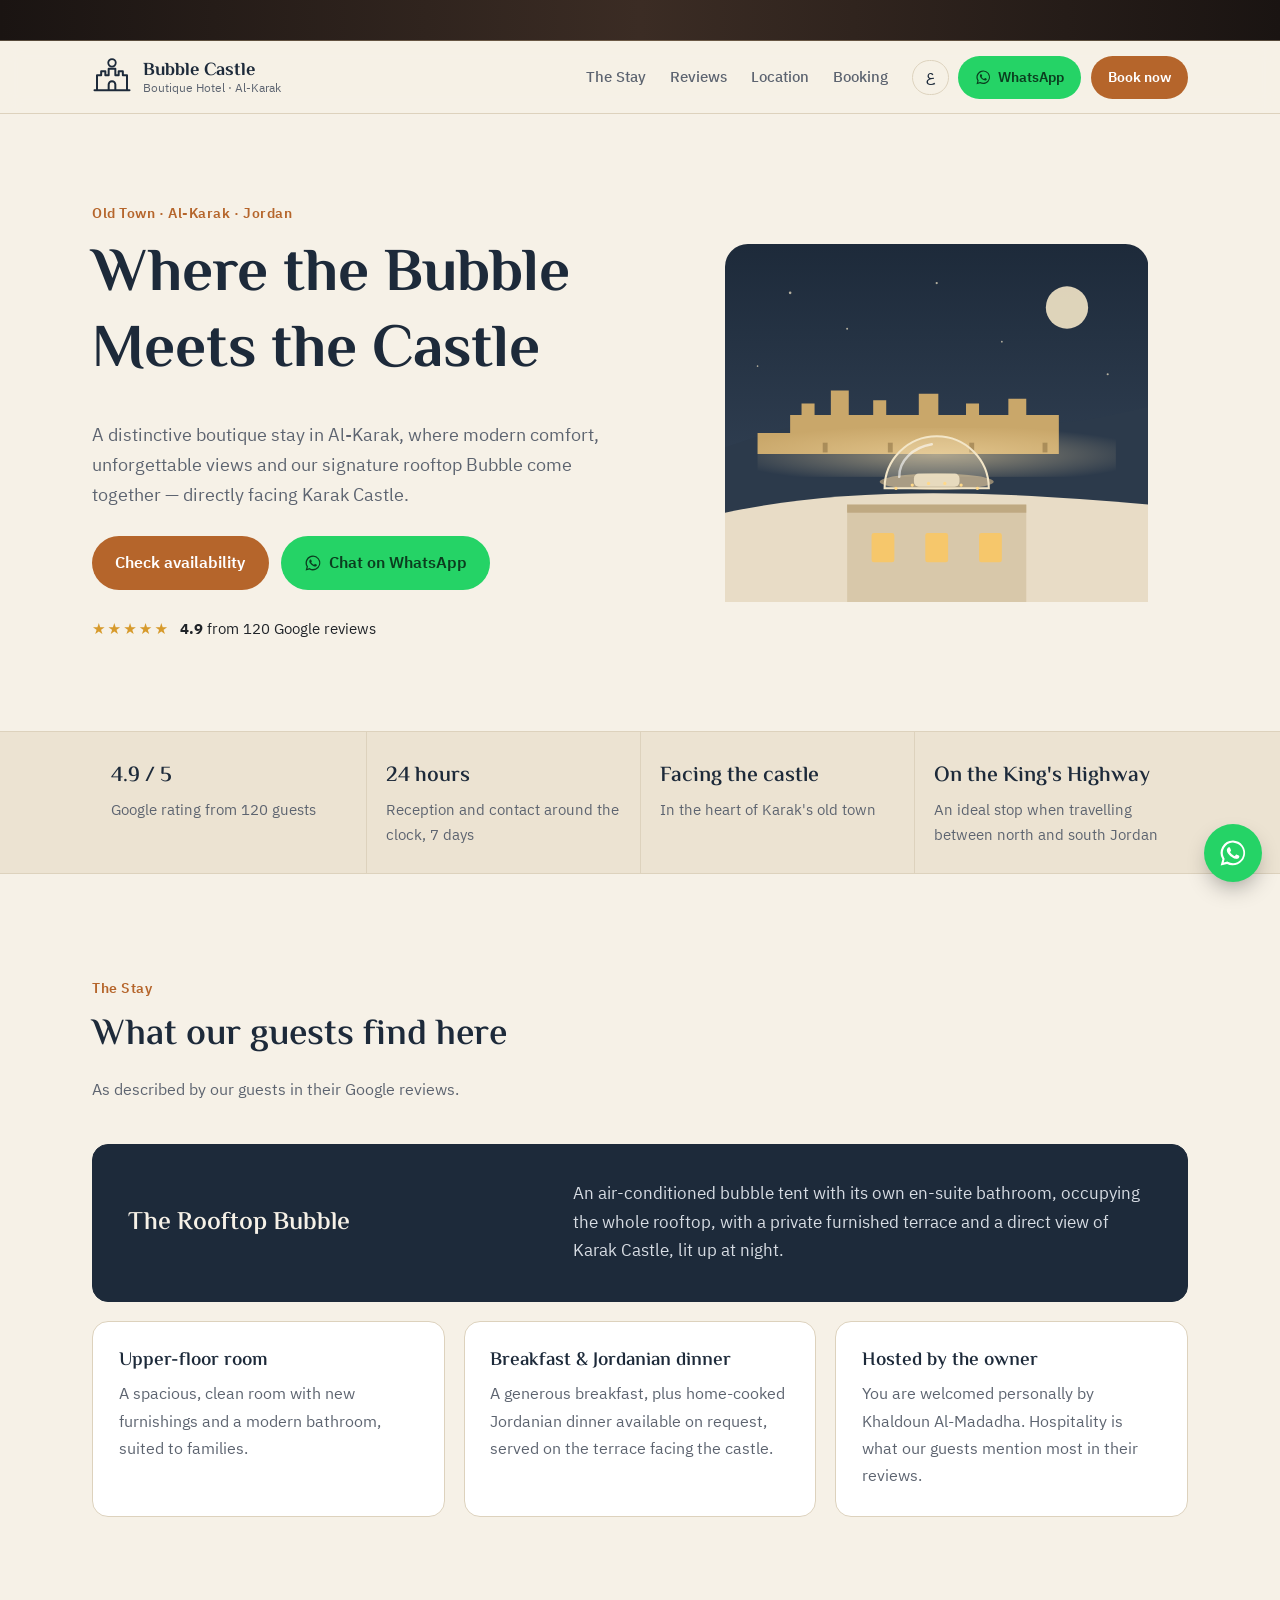
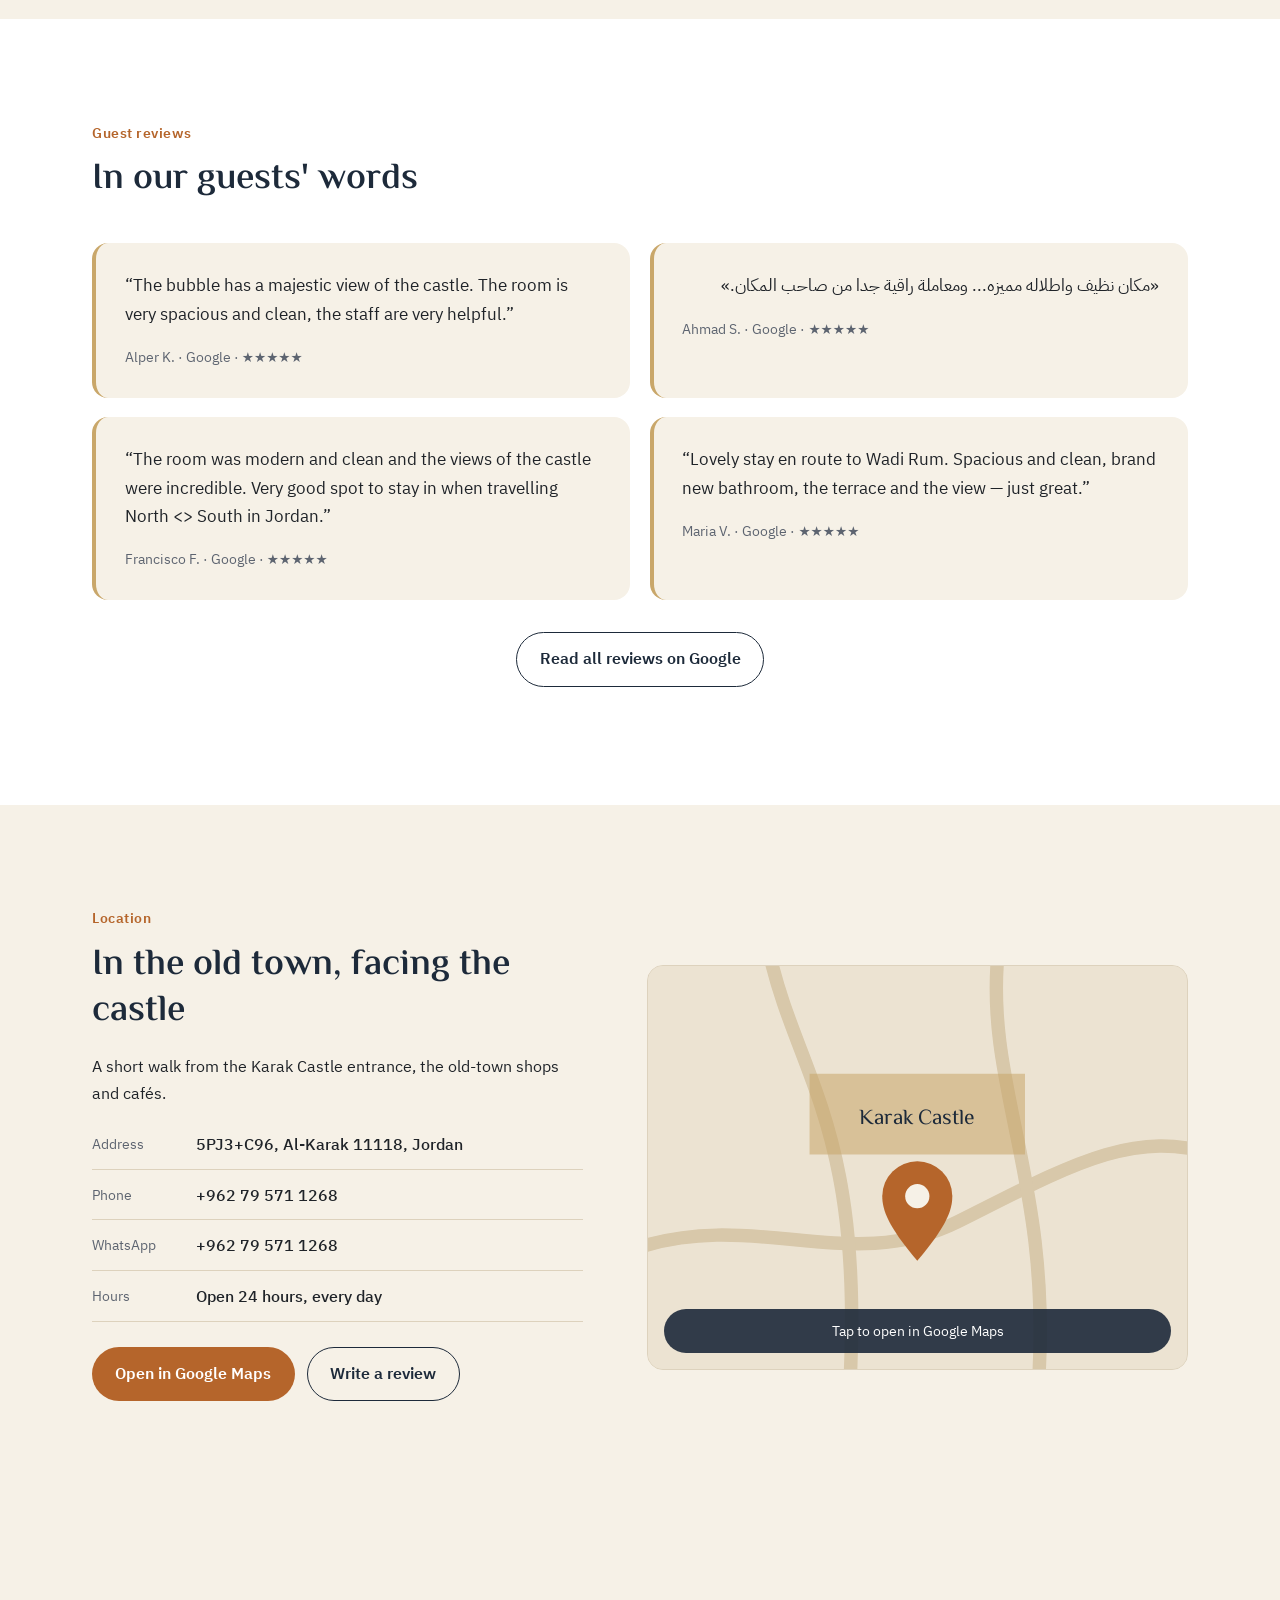
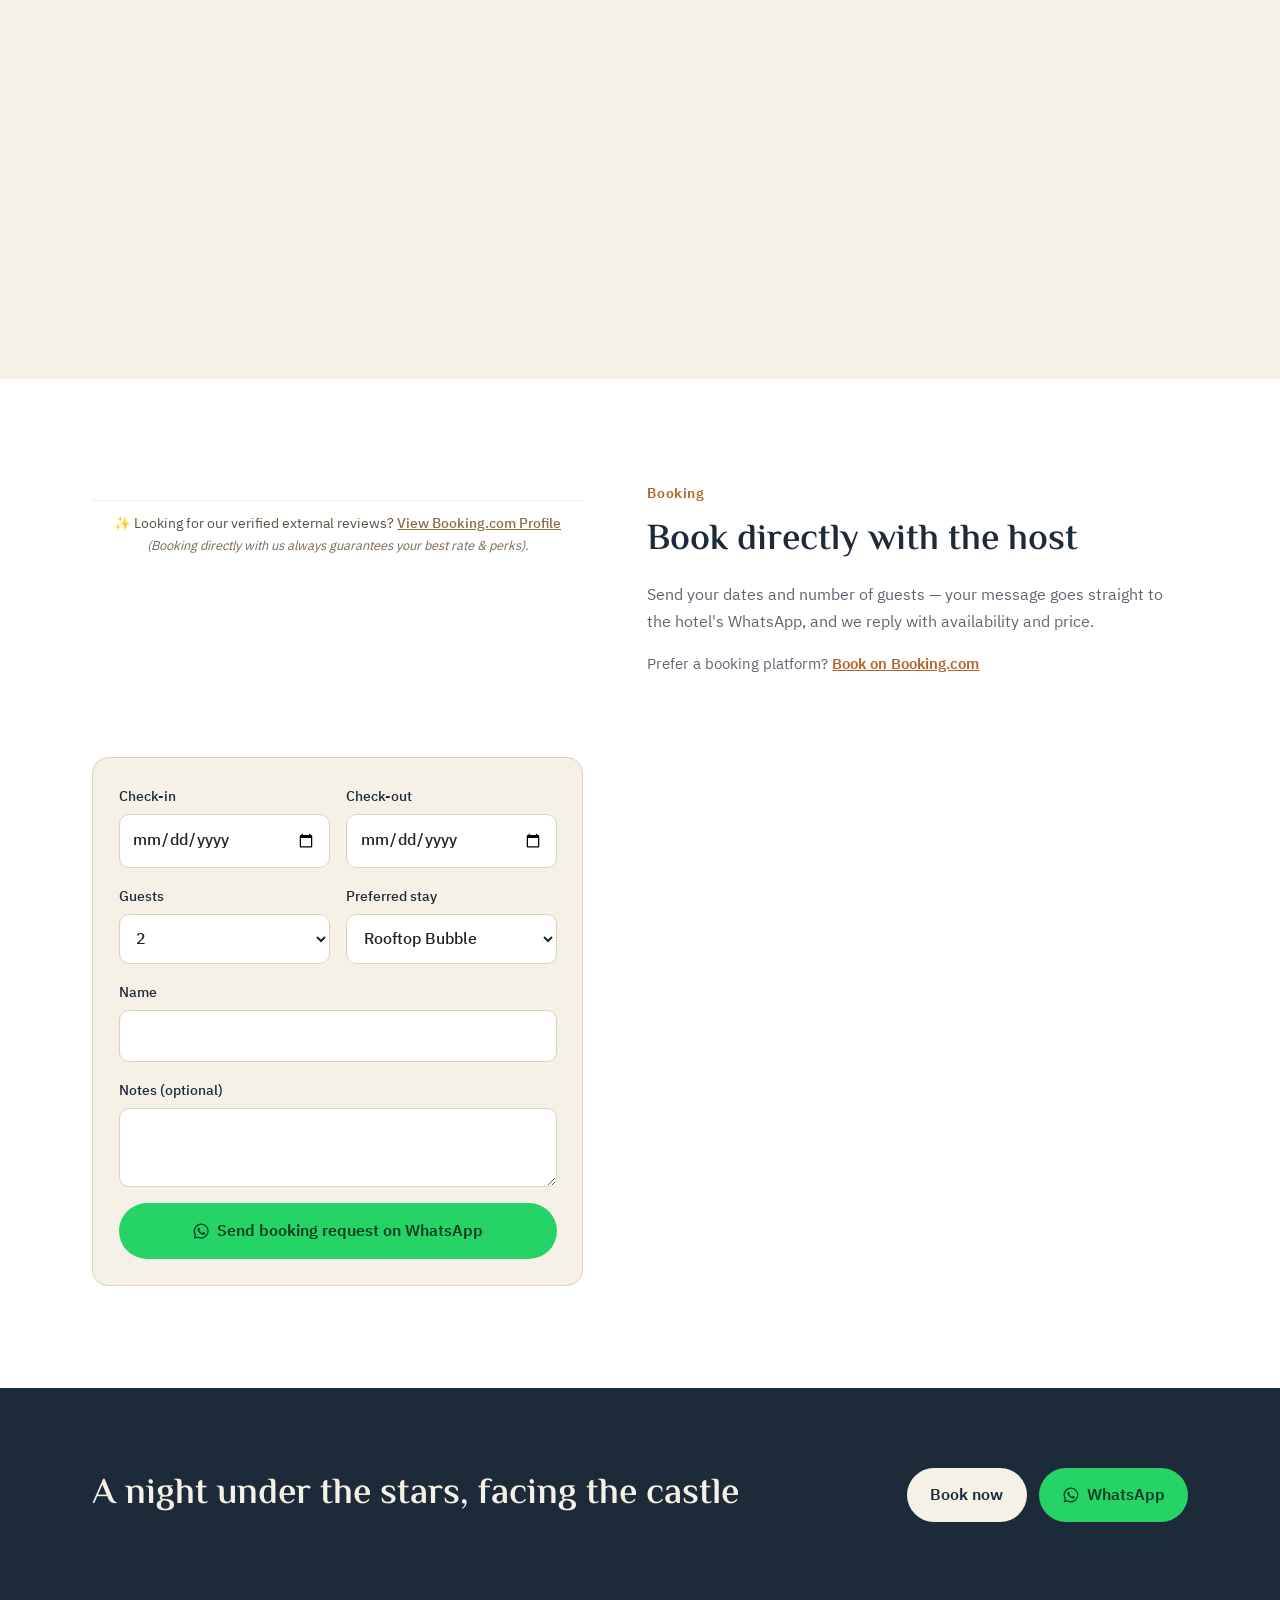
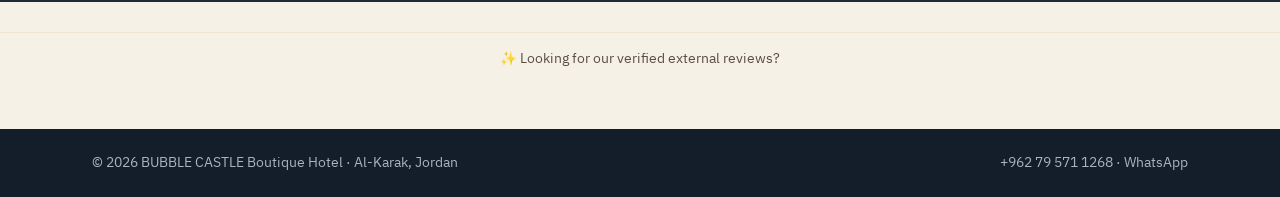
==== public/index.html @ 20d7e59f "Remove Booking.com link and associated text Removed external booking link and related text from the " ====
<!DOCTYPE html>
<html lang="ar" dir="rtl">
<head>
<meta charset="UTF-8">
<meta name="viewport" content="width=device-width, initial-scale=1">
<title>Bubble Castle Boutique Hotel | فندق ببل كاسل بوتيك – الكرك</title>
<meta name="description" content="فندق بوتيك في البلدة القديمة بالكرك، مقابل قلعة الكرك مباشرة، مع خيمة الفقاعة على السطح وإطلالة على القلعة. تقييم 4.9 من 120 مراجعة على Google.">
<link rel="canonical" href="https://bubblecastlehotel.com/">
<link rel="icon" href="favicon.svg" type="image/svg+xml">
<meta name="theme-color" content="#1d2a3a">
<meta property="og:type" content="website">
<meta property="og:title" content="Bubble Castle Boutique Hotel – Al-Karak, Jordan">
<meta property="og:description" content="Where the Bubble Meets the Castle. A boutique stay in the old town of Al-Karak facing Karak Castle.">
<meta property="og:url" content="https://bubblecastlehotel.com/">
<link rel="preconnect" href="https://fonts.googleapis.com">
<link rel="preconnect" href="https://fonts.gstatic.com" crossorigin>
<link href="https://fonts.googleapis.com/css2?family=El+Messiri:wght@500;600;700&family=IBM+Plex+Sans+Arabic:wght@400;500;600&display=swap" rel="stylesheet">
<link rel="stylesheet" href="styles.css">
<script type="application/ld+json">
{
  "@context": "https://schema.org",
  "@type": "Hotel",
  "name": "BUBBLE CASTLE Boutique Hotel",
  "url": "https://bubblecastlehotel.com/",
  "telephone": "+962795711268",
  "address": {
    "@type": "PostalAddress",
    "addressLocality": "Al-Karak",
    "postalCode": "11118",
    "addressCountry": "JO"
  },
  "hasMap": "https://maps.google.com/maps?cid=13025833885898159296",
  "openingHoursSpecification": [{
    "@type": "OpeningHoursSpecification",
    "dayOfWeek": ["Monday","Tuesday","Wednesday","Thursday","Friday","Saturday","Sunday"],
    "opens": "00:00",
    "closes": "23:59"
  }],
  "contactPoint": [{
    "@type": "ContactPoint",
    "telephone": "+962795711268",
    "contactType": "reservations",
    "availableLanguage": ["Arabic","English"],
    "url": "https://wa.me/962795711268"
  }],
  "sameAs": ["https://www.booking.com/hotel/jo/castle-stone-karak.en-gb.html"],
  "aggregateRating": {
    "@type": "AggregateRating",
    "ratingValue": "4.9",
    "reviewCount": "120",
    "bestRating": "5"
  }
}
</script>
</head>
  <link rel="canonical" href="https://bubblecastlehotel.com/" />
<link rel="alternate" hreflang="en" href="https://bubblecastlehotel.com/" />
<link rel="alternate" hreflang="ar" href="https://bubblecastlehotel.com/ar/" />
<link rel="alternate" hreflang="x-default" href="https://bubblecastlehotel.com/" />

<body>
  <div class="top-announcement-ticker" style="background: linear-gradient(90deg, #1a1412, #3b2c24, #1a1412); color: #dfc394; padding: 8px 0; font-size: 0.9rem; font-weight: 500; overflow: hidden; white-space: nowrap; border-bottom: 1px solid rgba(223, 195, 148, 0.3); position: relative; z-index: 9999;">
  <div style="display: inline-block; animation: ticker 25s linear infinite; padding-left: 100%;">
    ✨ Direct Booking Offer: Book via WhatsApp or website & get a 2 JD discount + complimentary water & hot drinks! 
    &nbsp;&nbsp;&nbsp;&nbsp;|&nbsp;&nbsp;&nbsp;&nbsp; 
    🏰 Experience an extraordinary stay in the heart of historic Karak.
  </div>
</div>

<style>
@keyframes ticker {
  0% { transform: translate3d(0, 0, 0); }
  100% { transform: translate3d(-100%, 0, 0); }
}
.top-announcement-ticker:hover div {
  animation-play-state: paused;
}
</style>

<a class="skip" href="#main" data-ar="تخطي إلى المحتوى" data-en="Skip to content">تخطي إلى المحتوى</a>

<header class="site-header">
  <div class="wrap header-inner">
    <a href="#top" class="brand" aria-label="Bubble Castle Boutique Hotel">
      <svg class="logo" viewBox="0 0 48 48" fill="none" aria-hidden="true">
        <path d="M6 40V22h5v-5h5v5h4V14h8v8h4v-5h5v5h5v18" stroke="currentColor" stroke-width="2.4" stroke-linejoin="round"/>
        <path d="M20 40v-7a4 4 0 0 1 8 0v7" stroke="currentColor" stroke-width="2.4"/>
        <circle cx="24" cy="7" r="4.5" stroke="currentColor" stroke-width="2.2"/>
        <path d="M3 40h42" stroke="currentColor" stroke-width="2.4" stroke-linecap="round"/>
      </svg>
      <span class="brand-text">
        <strong>Bubble Castle</strong>
        <small data-ar="فندق بوتيك · الكرك" data-en="Boutique Hotel · Al-Karak">فندق بوتيك · الكرك</small>
      </span>
    </a>
    <nav class="nav" aria-label="القائمة">
      <a href="#stay" data-ar="الإقامة" data-en="The Stay">الإقامة</a>
      <a href="#reviews" data-ar="آراء الضيوف" data-en="Reviews">آراء الضيوف</a>
      <a href="#location" data-ar="الموقع" data-en="Location">الموقع</a>
      <a href="#booking" data-ar="الحجز" data-en="Booking">الحجز</a>
    </nav>
    <div class="header-actions">
      <button class="lang" id="langToggle" type="button" aria-label="Switch to English">EN</button>
      <a class="btn btn-wa btn-sm hide-sm" href="https://wa.me/962795711268" target="_blank" rel="noopener" aria-label="WhatsApp"><svg class="ic" viewBox="0 0 24 24" aria-hidden="true"><path fill="currentColor" d="M12.04 2a9.9 9.9 0 0 0-8.5 15l-1.4 5 5.1-1.3A9.9 9.9 0 1 0 12.04 2Zm0 18.1a8.2 8.2 0 0 1-4.2-1.15l-.3-.18-3 .8.8-2.95-.2-.3a8.2 8.2 0 1 1 6.9 3.78Zm4.5-6.1c-.25-.12-1.46-.72-1.69-.8-.23-.09-.39-.13-.56.12-.16.25-.64.8-.78.97-.15.16-.29.18-.54.06a6.7 6.7 0 0 1-3.3-2.9c-.25-.43.25-.4.71-1.33.08-.16.04-.3-.02-.43l-.76-1.83c-.2-.48-.4-.41-.56-.42h-.47a.9.9 0 0 0-.66.31 2.8 2.8 0 0 0-.87 2.07 4.8 4.8 0 0 0 1.01 2.55 11 11 0 0 0 4.2 3.7c1.56.68 2.18.73 2.96.62.48-.07 1.46-.6 1.67-1.18.2-.58.2-1.07.15-1.18-.06-.1-.22-.16-.47-.29Z"/></svg><span data-ar="واتساب" data-en="WhatsApp">واتساب</span></a>
      <a class="btn btn-primary btn-sm" href="#booking" data-ar="احجز الآن" data-en="Book now">احجز الآن</a>
    </div>
  </div>
</header>

<main id="main">
  <section class="hero" id="top">
    <div class="wrap hero-grid">
      <div class="hero-copy">
        <p class="eyebrow" data-ar="البلدة القديمة · الكرك · الأردن" data-en="Old Town · Al-Karak · Jordan">البلدة القديمة · الكرك · الأردن</p>
        <h1 data-ar="حيث تلتقي الفقاعة بالقلعة" data-en="Where the Bubble Meets the Castle">حيث تلتقي الفقاعة بالقلعة</h1>
        <p class="lead" data-ar="إقامة بوتيك مميزة في الكرك، تجمع الراحة العصرية والإطلالات التي لا تُنسى وتجربة خيمة الفقاعة على السطح، مقابل قلعة الكرك مباشرة." data-en="A distinctive boutique stay in Al-Karak, where modern comfort, unforgettable views and our signature rooftop Bubble come together — directly facing Karak Castle.">إقامة بوتيك مميزة في الكرك، تجمع الراحة العصرية والإطلالات التي لا تُنسى وتجربة خيمة الفقاعة على السطح، مقابل قلعة الكرك مباشرة.</p>
        <div class="hero-cta">
          <a class="btn btn-primary" href="#booking" data-ar="تحقق من التوفر" data-en="Check availability">تحقق من التوفر</a>
          <a class="btn btn-wa" href="https://wa.me/962795711268" target="_blank" rel="noopener"><svg class="ic" viewBox="0 0 24 24" aria-hidden="true"><path fill="currentColor" d="M12.04 2a9.9 9.9 0 0 0-8.5 15l-1.4 5 5.1-1.3A9.9 9.9 0 1 0 12.04 2Zm0 18.1a8.2 8.2 0 0 1-4.2-1.15l-.3-.18-3 .8.8-2.95-.2-.3a8.2 8.2 0 1 1 6.9 3.78Zm4.5-6.1c-.25-.12-1.46-.72-1.69-.8-.23-.09-.39-.13-.56.12-.16.25-.64.8-.78.97-.15.16-.29.18-.54.06a6.7 6.7 0 0 1-3.3-2.9c-.25-.43.25-.4.71-1.33.08-.16.04-.3-.02-.43l-.76-1.83c-.2-.48-.4-.41-.56-.42h-.47a.9.9 0 0 0-.66.31 2.8 2.8 0 0 0-.87 2.07 4.8 4.8 0 0 0 1.01 2.55 11 11 0 0 0 4.2 3.7c1.56.68 2.18.73 2.96.62.48-.07 1.46-.6 1.67-1.18.2-.58.2-1.07.15-1.18-.06-.1-.22-.16-.47-.29Z"/></svg><span data-ar="تواصل عبر واتساب" data-en="Chat on WhatsApp">تواصل عبر واتساب</span></a>
        </div>
        <a class="rating" href="https://maps.google.com/maps?cid=13025833885898159296" target="_blank" rel="noopener">
          <span class="stars" aria-hidden="true">★★★★★</span>
          <span><strong>4.9</strong> <span data-ar="من 120 تقييمًا على Google" data-en="from 120 Google reviews">من 120 تقييمًا على Google</span></span>
        </a>
      </div>
      <figure class="hero-art" aria-hidden="true">
        <svg viewBox="0 0 520 440" fill="none">
          <defs>
            <linearGradient id="sky" x1="0" y1="0" x2="0" y2="1">
              <stop offset="0" stop-color="#1d2a3a"/>
              <stop offset="1" stop-color="#3a4a5e"/>
            </linearGradient>
            <radialGradient id="glow" cx="0.5" cy="0.55" r="0.6">
              <stop offset="0" stop-color="#f3d9a4" stop-opacity=".55"/>
              <stop offset="1" stop-color="#f3d9a4" stop-opacity="0"/>
            </radialGradient>
          </defs>
          <rect width="520" height="440" rx="28" fill="url(#sky)"/>
          <circle cx="420" cy="78" r="26" fill="#f3e6c8" opacity=".9"/>
          <g fill="#f3e6c8" opacity=".7"><circle cx="80" cy="60" r="1.6"/><circle cx="150" cy="104" r="1.2"/><circle cx="260" cy="48" r="1.4"/><circle cx="340" cy="120" r="1.1"/><circle cx="470" cy="160" r="1.3"/><circle cx="40" cy="150" r="1"/></g>
          <path d="M0 250 C120 205 220 200 330 215 C420 228 470 210 520 200 V440 H0Z" fill="#2c3a4b"/>
          <g fill="#c9a76a">
            <path d="M40 232h40v-22h14v-14h16v14h20v-30h22v30h30v-18h16v18h40v-26h24v26h34v-14h16v14h36v-20h22v20h40v48H40Z"/>
          </g>
          <rect x="40" y="226" width="440" height="60" fill="url(#glow)"/>
          <g fill="#8a6f42" opacity=".55"><rect x="120" y="244" width="6" height="12"/><rect x="200" y="244" width="6" height="12"/><rect x="300" y="244" width="6" height="12"/><rect x="390" y="244" width="6" height="12"/></g>
          <path d="M0 330 C140 300 300 300 520 320 V440 H0Z" fill="#e8dcc6"/>
          <rect x="150" y="320" width="220" height="120" fill="#d8c8aa"/>
          <rect x="150" y="320" width="220" height="10" fill="#bfa982"/>
          <g fill="#f6c76b"><rect x="180" y="355" width="28" height="36" rx="3"/><rect x="246" y="355" width="28" height="36" rx="3"/><rect x="312" y="355" width="28" height="36" rx="3"/></g>
          <ellipse cx="260" cy="292" rx="70" ry="10" fill="#bfa982" opacity=".7"/>
          <path d="M196 300 a64 64 0 0 1 128 0Z" fill="#f3e6c8" fill-opacity=".22" stroke="#f3e6c8" stroke-width="2.5"/>
          <path d="M214 286 a50 40 0 0 1 40 -40" stroke="#ffffff" stroke-opacity=".6" stroke-width="3" stroke-linecap="round"/>
          <rect x="232" y="282" width="56" height="16" rx="6" fill="#f3e6c8" fill-opacity=".85"/>
          <g fill="#ffd98a"><circle cx="210" cy="300" r="2"/><circle cx="230" cy="296" r="2"/><circle cx="250" cy="294" r="2"/><circle cx="270" cy="294" r="2"/><circle cx="290" cy="296" r="2"/><circle cx="310" cy="300" r="2"/></g>
        </svg>
        <figcaption class="visually-hidden">رسم توضيحي لخيمة الفقاعة على السطح مقابل قلعة الكرك</figcaption>
      </figure>
    </div>
  </section>

  <section class="facts" aria-label="حقائق سريعة">
    <div class="wrap facts-grid">
      <div class="fact"><span class="fact-k">4.9 / 5</span><span class="fact-v" data-ar="تقييم Google من 120 ضيفًا" data-en="Google rating from 120 guests">تقييم Google من 120 ضيفًا</span></div>
      <div class="fact"><span class="fact-k" data-ar="24 ساعة" data-en="24 hours">24 ساعة</span><span class="fact-v" data-ar="الاستقبال والتواصل على مدار الساعة، 7 أيام" data-en="Reception and contact around the clock, 7 days">الاستقبال والتواصل على مدار الساعة، 7 أيام</span></div>
      <div class="fact"><span class="fact-k" data-ar="مقابل القلعة" data-en="Facing the castle">مقابل القلعة</span><span class="fact-v" data-ar="في قلب البلدة القديمة بالكرك" data-en="In the heart of Karak's old town">في قلب البلدة القديمة بالكرك</span></div>
      <div class="fact"><span class="fact-k" data-ar="على طريق الملوك" data-en="On the King's Highway">على طريق الملوك</span><span class="fact-v" data-ar="محطة مثالية في رحلتك بين شمال الأردن وجنوبه" data-en="An ideal stop when travelling between north and south Jordan">محطة مثالية في رحلتك بين شمال الأردن وجنوبه</span></div>
    </div>
  </section>

  <section class="section" id="stay">
    <div class="wrap">
      <header class="section-head">
        <p class="eyebrow" data-ar="الإقامة" data-en="The Stay">الإقامة</p>
        <h2 data-ar="ما يجده ضيوفنا عندنا" data-en="What our guests find here">ما يجده ضيوفنا عندنا</h2>
        <p class="muted" data-ar="كما وصفها ضيوفنا في تقييماتهم على Google." data-en="As described by our guests in their Google reviews.">كما وصفها ضيوفنا في تقييماتهم على Google.</p>
      </header>
      <div class="cards">
        <article class="card card-feature">
          <h3 data-ar="خيمة الفقاعة على السطح" data-en="The Rooftop Bubble">خيمة الفقاعة على السطح</h3>
          <p data-ar="خيمة فقاعة مكيّفة بحمّام خاص، تشغل السطح بالكامل، مع تراس خاص مفروش وإطلالة مباشرة على قلعة الكرك المضاءة ليلًا." data-en="An air-conditioned bubble tent with its own en-suite bathroom, occupying the whole rooftop, with a private furnished terrace and a direct view of Karak Castle, lit up at night.">خيمة فقاعة مكيّفة بحمّام خاص، تشغل السطح بالكامل، مع تراس خاص مفروش وإطلالة مباشرة على قلعة الكرك المضاءة ليلًا.</p>
        </article>
        <article class="card">
          <h3 data-ar="غرفة الطابق العلوي" data-en="Upper-floor room">غرفة الطابق العلوي</h3>
          <p data-ar="غرفة واسعة ونظيفة بأثاث جديد وحمّام عصري، مناسبة للعائلات." data-en="A spacious, clean room with new furnishings and a modern bathroom, suited to families.">غرفة واسعة ونظيفة بأثاث جديد وحمّام عصري، مناسبة للعائلات.</p>
        </article>
        <article class="card">
          <h3 data-ar="فطور وعشاء أردني" data-en="Breakfast & Jordanian dinner">فطور وعشاء أردني</h3>
          <p data-ar="فطور وافر، وعشاء أردني منزلي متاح عند الطلب، على التراس المطل على القلعة." data-en="A generous breakfast, plus home-cooked Jordanian dinner available on request, served on the terrace facing the castle.">فطور وافر، وعشاء أردني منزلي متاح عند الطلب، على التراس المطل على القلعة.</p>
        </article>
        <article class="card">
          <h3 data-ar="ضيافة صاحب المكان" data-en="Hosted by the owner">ضيافة صاحب المكان</h3>
          <p data-ar="يستقبلكم خلدون المدادحة شخصيًا. والضيافة هي أكثر ما يذكره ضيوفنا في تقييماتهم." data-en="You are welcomed personally by Khaldoun Al-Madadha. Hospitality is what our guests mention most in their reviews.">يستقبلكم خلدون المدادحة شخصيًا. والضيافة هي أكثر ما يذكره ضيوفنا في تقييماتهم.</p>
        </article>
      </div>
    </div>
  </section>

  <section class="section section-alt" id="reviews">
    <div class="wrap">
      <header class="section-head">
        <p class="eyebrow" data-ar="آراء الضيوف" data-en="Guest reviews">آراء الضيوف</p>
        <h2 data-ar="بكلمات ضيوفنا" data-en="In our guests' words">بكلمات ضيوفنا</h2>
      </header>
      <div class="quotes">
        <blockquote class="quote">
          <p>“The bubble has a majestic view of the castle. The room is very spacious and clean, the staff are very helpful.”</p>
          <footer>Alper K. · Google · ★★★★★</footer>
        </blockquote>
        <blockquote class="quote">
          <p>«مكان نظيف واطلاله مميزه... ومعاملة راقية جدا من صاحب المكان.»</p>
          <footer>Ahmad S. · Google · ★★★★★</footer>
        </blockquote>
        <blockquote class="quote">
          <p>“The room was modern and clean and the views of the castle were incredible. Very good spot to stay in when travelling North &lt;&gt; South in Jordan.”</p>
          <footer>Francisco F. · Google · ★★★★★</footer>
        </blockquote>
        <blockquote class="quote">
          <p>“Lovely stay en route to Wadi Rum. Spacious and clean, brand new bathroom, the terrace and the view — just great.”</p>
          <footer>Maria V. · Google · ★★★★★</footer>
        </blockquote>
      </div>
      <p class="center">
        <a class="btn btn-ghost" href="https://maps.google.com/maps?cid=13025833885898159296" target="_blank" rel="noopener" data-ar="اقرأ كل التقييمات على Google" data-en="Read all reviews on Google">اقرأ كل التقييمات على Google</a>
      </p>
    </div>
  </section>

  <section class="section" id="location">
    <div class="wrap location-grid">
      <div>
        <p class="eyebrow" data-ar="الموقع" data-en="Location">الموقع</p>
        <h2 data-ar="في البلدة القديمة، مقابل القلعة" data-en="In the old town, facing the castle">في البلدة القديمة، مقابل القلعة</h2>
        <p data-ar="على بُعد خطوات من مدخل قلعة الكرك وأسواق البلدة ومقاهيها." data-en="A short walk from the Karak Castle entrance, the old-town shops and cafés.">على بُعد خطوات من مدخل قلعة الكرك وأسواق البلدة ومقاهيها.</p>
        <dl class="contact">
          <div><dt data-ar="العنوان" data-en="Address">العنوان</dt><dd>5PJ3+C96, Al-Karak 11118, Jordan</dd></div>
          <div><dt data-ar="الهاتف" data-en="Phone">الهاتف</dt><dd><a href="tel:+962795711268" dir="ltr">+962 79 571 1268</a></dd></div>
          <div><dt data-ar="واتساب" data-en="WhatsApp">واتساب</dt><dd><a href="https://wa.me/962795711268" target="_blank" rel="noopener" dir="ltr">+962 79 571 1268</a></dd></div>
          <div><dt data-ar="ساعات العمل" data-en="Hours">ساعات العمل</dt><dd data-ar="مفتوح 24 ساعة، طوال أيام الأسبوع" data-en="Open 24 hours, every day">مفتوح 24 ساعة، طوال أيام الأسبوع</dd></div>
        </dl>
        <div class="hero-cta">
          <a class="btn btn-primary" href="https://maps.google.com/maps?cid=13025833885898159296" target="_blank" rel="noopener" data-ar="افتح في خرائط Google" data-en="Open in Google Maps">افتح في خرائط Google</a>
          <a class="btn btn-ghost" href="https://search.google.com/local/writereview?placeid=ChIJq_pXM093AxURwLQ0yOcOxbQ" target="_blank" rel="noopener" data-ar="اكتب تقييمًا" data-en="Write a review">اكتب تقييمًا</a>
        </div>
      </div>
      <a class="map-wrap map-card" href="https://maps.google.com/maps?cid=13025833885898159296" target="_blank" rel="noopener">
        <svg viewBox="0 0 400 300" fill="none" aria-hidden="true">
          <rect width="400" height="300" fill="#ece3d2"/>
          <g stroke="#d8c8aa" stroke-width="10" stroke-linecap="round"><path d="M-10 210 C80 180 150 230 230 190 S360 120 420 140"/><path d="M90 -10 C110 80 160 120 150 310"/><path d="M260 -10 C250 90 300 160 290 310"/></g>
          <path d="M120 80h160v60H120z" fill="#c9a76a" opacity=".55"/>
          <text x="200" y="117" text-anchor="middle" font-family="El Messiri, sans-serif" font-size="16" fill="#1d2a3a">Karak Castle</text>
          <g transform="translate(200 185)"><path d="M0 34 C-22 8 -26 -4 -26 -14 a26 26 0 0 1 52 0 c0 10 -4 22 -26 48z" fill="#b5652b"/><circle cx="0" cy="-14" r="9" fill="#f6f1e7"/></g>
        </svg>
        <span class="map-label" data-ar="اضغط لفتح الموقع في خرائط Google" data-en="Tap to open in Google Maps">اضغط لفتح الموقع في خرائط Google</span>
      </a>
      </div>
    </div>
  </section>
<iframe src="https://www.google.com/maps/embed?pb=!1m18!1m12!1m3!1d3413.42787914335!2d35.70604722331877!3d31.1811474743711!2m3!1f0!2f0!3f0!3m2!1i1024!2i768!4f13.1!3m3!1m2!1s0x1503774f3357faab%3A0xb4c50ee7c834b4c0!2sBUBBLE%20CASTLE%20Boutique%20Hotel!5e0!3m2!1sar!2sjo!4v1792878571707!5m2!1sar!2sjo" width="600" height="450" style="border:0;" allowfullscreen="" loading="lazy" referrerpolicy="strict-origin-when-cross-origin"></iframe>
  <section class="section section-alt" id="booking">
    <div class="wrap booking-grid">
      <div style="text-align: center; margin-top: 18px; padding-top: 12px; border-top: 1px solid rgba(223, 195, 148, 0.3);">
  <p style="font-size: 0.85rem; color: #5a4d41; line-height: 1.6; font-family: inherit;">
    ✨ Looking for our verified external reviews? 
    <a href="وضع_رابط_بوكينج_هنا" target="_blank" style="color: #8c6d46; text-decoration: underline; font-weight: 500;">View Booking.com Profile</a>
    <br>
    <span style="font-size: 0.8rem; color: #7a6858; font-style: italic;">(Booking directly with us always guarantees your best rate & perks).</span>
  </p>
</div>

      <div>
        <p class="eyebrow" data-ar="الحجز" data-en="Booking">الحجز</p>
        <h2 data-ar="احجز مباشرة مع صاحب المكان" data-en="Book directly with the host">احجز مباشرة مع صاحب المكان</h2>
        <p class="muted" data-ar="أرسل تواريخك وعدد الضيوف، وستصل رسالتك مباشرة إلى واتساب الفندق للرد عليك بالتوفر والسعر." data-en="Send your dates and number of guests — your message goes straight to the hotel's WhatsApp, and we reply with availability and price.">أرسل تواريخك وعدد الضيوف، وستصل رسالتك مباشرة إلى واتساب الفندق للرد عليك بالتوفر والسعر.</p>
        <p class="alt-book"><span data-ar="تفضّل الحجز عبر منصة؟" data-en="Prefer a booking platform?">تفضّل الحجز عبر منصة؟</span>
          <a href="https://www.booking.com/hotel/jo/castle-stone-karak.en-gb.html" target="_blank" rel="noopener" data-ar="احجز عبر Booking.com" data-en="Book on Booking.com">احجز عبر Booking.com</a></p>
      </div>
      <form class="book-form" id="bookForm" novalidate>
        <div class="row2">
          <label><span data-ar="تاريخ الوصول" data-en="Check-in">تاريخ الوصول</span><input type="date" name="checkin" required></label>
          <label><span data-ar="تاريخ المغادرة" data-en="Check-out">تاريخ المغادرة</span><input type="date" name="checkout" required></label>
        </div>
        <div class="row2">
          <label><span data-ar="عدد الضيوف" data-en="Guests">عدد الضيوف</span>
            <select name="guests"><option>1</option><option selected>2</option><option>3</option><option>4</option><option>5</option><option>6</option></select></label>
          <label><span data-ar="الإقامة المفضلة" data-en="Preferred stay">الإقامة المفضلة</span>
            <select name="room">
              <option value="Rooftop Bubble" data-ar="خيمة الفقاعة على السطح" data-en="Rooftop Bubble">خيمة الفقاعة على السطح</option>
              <option value="Upper-floor room" data-ar="غرفة الطابق العلوي" data-en="Upper-floor room">غرفة الطابق العلوي</option>
              <option value="Not sure yet" data-ar="لم أقرر بعد" data-en="Not sure yet">لم أقرر بعد</option>
            </select></label>
        </div>
        <label><span data-ar="الاسم" data-en="Name">الاسم</span><input type="text" name="name" autocomplete="name" required></label>
        <label><span data-ar="ملاحظات (اختياري)" data-en="Notes (optional)">ملاحظات (اختياري)</span><textarea name="notes" rows="2"></textarea></label>
        <p class="form-error" id="formError" role="alert" hidden></p>
        <button class="btn btn-wa btn-block" type="submit"><svg class="ic" viewBox="0 0 24 24" aria-hidden="true"><path fill="currentColor" d="M12.04 2a9.9 9.9 0 0 0-8.5 15l-1.4 5 5.1-1.3A9.9 9.9 0 1 0 12.04 2Zm0 18.1a8.2 8.2 0 0 1-4.2-1.15l-.3-.18-3 .8.8-2.95-.2-.3a8.2 8.2 0 1 1 6.9 3.78Zm4.5-6.1c-.25-.12-1.46-.72-1.69-.8-.23-.09-.39-.13-.56.12-.16.25-.64.8-.78.97-.15.16-.29.18-.54.06a6.7 6.7 0 0 1-3.3-2.9c-.25-.43.25-.4.71-1.33.08-.16.04-.3-.02-.43l-.76-1.83c-.2-.48-.4-.41-.56-.42h-.47a.9.9 0 0 0-.66.31 2.8 2.8 0 0 0-.87 2.07 4.8 4.8 0 0 0 1.01 2.55 11 11 0 0 0 4.2 3.7c1.56.68 2.18.73 2.96.62.48-.07 1.46-.6 1.67-1.18.2-.58.2-1.07.15-1.18-.06-.1-.22-.16-.47-.29Z"/></svg><span data-ar="أرسل طلب الحجز عبر واتساب" data-en="Send booking request on WhatsApp">أرسل طلب الحجز عبر واتساب</span></button>
      </form>
    </div>
  </section>

  <section class="cta-band">
    <div class="wrap cta-inner">
      <h2 data-ar="ليلة تحت النجوم مقابل القلعة" data-en="A night under the stars, facing the castle">ليلة تحت النجوم مقابل القلعة</h2>
      <div class="hero-cta">
        <a class="btn btn-light" href="#booking" data-ar="احجز الآن" data-en="Book now">احجز الآن</a>
        <a class="btn btn-wa" href="https://wa.me/962795711268" target="_blank" rel="noopener"><svg class="ic" viewBox="0 0 24 24" aria-hidden="true"><path fill="currentColor" d="M12.04 2a9.9 9.9 0 0 0-8.5 15l-1.4 5 5.1-1.3A9.9 9.9 0 1 0 12.04 2Zm0 18.1a8.2 8.2 0 0 1-4.2-1.15l-.3-.18-3 .8.8-2.95-.2-.3a8.2 8.2 0 1 1 6.9 3.78Zm4.5-6.1c-.25-.12-1.46-.72-1.69-.8-.23-.09-.39-.13-.56.12-.16.25-.64.8-.78.97-.15.16-.29.18-.54.06a6.7 6.7 0 0 1-3.3-2.9c-.25-.43.25-.4.71-1.33.08-.16.04-.3-.02-.43l-.76-1.83c-.2-.48-.4-.41-.56-.42h-.47a.9.9 0 0 0-.66.31 2.8 2.8 0 0 0-.87 2.07 4.8 4.8 0 0 0 1.01 2.55 11 11 0 0 0 4.2 3.7c1.56.68 2.18.73 2.96.62.48-.07 1.46-.6 1.67-1.18.2-.58.2-1.07.15-1.18-.06-.1-.22-.16-.47-.29Z"/></svg><span data-ar="واتساب" data-en="WhatsApp">واتساب</span></a>
      </div>
    </div>
  </section>
<div style="text-align: center; margin: 30px 0; padding: 15px; border-top: 1px solid rgba(223, 195, 148, 0.3);">
  <p style="font-size: 0.85rem; color: #5a4d41; line-height: 1.6; font-family: inherit;">
    ✨ Looking for our verified external reviews? 

</main>

<footer class="site-footer">
  <div class="wrap footer-inner">
    <span>© <span id="year">2026</span> BUBBLE CASTLE Boutique Hotel · Al-Karak, Jordan</span>
    <span><a href="tel:+962795711268" dir="ltr">+962 79 571 1268</a> · <a href="https://wa.me/962795711268" target="_blank" rel="noopener">WhatsApp</a></span>
  </div>
</footer>

<a class="wa-float" href="https://wa.me/962795711268" target="_blank" rel="noopener" aria-label="WhatsApp"><svg class="ic" viewBox="0 0 24 24" aria-hidden="true"><path fill="currentColor" d="M12.04 2a9.9 9.9 0 0 0-8.5 15l-1.4 5 5.1-1.3A9.9 9.9 0 1 0 12.04 2Zm0 18.1a8.2 8.2 0 0 1-4.2-1.15l-.3-.18-3 .8.8-2.95-.2-.3a8.2 8.2 0 1 1 6.9 3.78Zm4.5-6.1c-.25-.12-1.46-.72-1.69-.8-.23-.09-.39-.13-.56.12-.16.25-.64.8-.78.97-.15.16-.29.18-.54.06a6.7 6.7 0 0 1-3.3-2.9c-.25-.43.25-.4.71-1.33.08-.16.04-.3-.02-.43l-.76-1.83c-.2-.48-.4-.41-.56-.42h-.47a.9.9 0 0 0-.66.31 2.8 2.8 0 0 0-.87 2.07 4.8 4.8 0 0 0 1.01 2.55 11 11 0 0 0 4.2 3.7c1.56.68 2.18.73 2.96.62.48-.07 1.46-.6 1.67-1.18.2-.58.2-1.07.15-1.18-.06-.1-.22-.16-.47-.29Z"/></svg></a>

<script src="script.js" defer></script>
</body>
</html>
---- public/styles.css ----
:root {
  --night:#1d2a3a; --night-2:#2c3a4b; --stone:#c9a76a; --stone-d:#8a6f42;
  --sand:#f6f1e7; --sand-2:#ece3d2; --ink:#1f2328; --muted:#5d6470;
  --accent:#b5652b; --accent-d:#94501f; --line:#ddd2bd;
  --radius:16px; --wrap:1160px;
  --f-display:"El Messiri", "IBM Plex Sans Arabic", system-ui, sans-serif;
  --f-body:"IBM Plex Sans Arabic", system-ui, -apple-system, "Segoe UI", sans-serif;
}
*{box-sizing:border-box}
html{scroll-behavior:smooth;-webkit-text-size-adjust:100%}
body{margin:0;font-family:var(--f-body);font-size:1rem;line-height:1.7;color:var(--ink);background:var(--sand)}
img,svg,iframe{display:block;max-width:100%}
a{color:inherit}
h1,h2,h3{font-family:var(--f-display);line-height:1.25;margin:0 0 .5em;color:var(--night)}
h1{font-size:clamp(2.2rem,5vw,3.8rem);font-weight:700}
h2{font-size:clamp(1.6rem,3vw,2.3rem);font-weight:600}
h3{font-size:1.2rem;font-weight:600}
p{margin:0 0 1em}
.wrap{max-width:var(--wrap);margin:0 auto;padding:0 clamp(1rem,4vw,2rem)}
.skip{position:absolute;inset-inline-start:-999px;top:0;background:var(--night);color:#fff;padding:.5rem 1rem;z-index:100}
.skip:focus{inset-inline-start:0}
.visually-hidden{position:absolute;width:1px;height:1px;overflow:hidden;clip:rect(0 0 0 0);white-space:nowrap}
:focus-visible{outline:3px solid var(--accent);outline-offset:3px;border-radius:6px}

/* header */
.site-header{position:sticky;top:0;z-index:50;background:rgba(246,241,231,.92);backdrop-filter:blur(10px);border-bottom:1px solid var(--line)}
.header-inner{display:flex;align-items:center;gap:1.5rem;min-height:72px}
.brand{display:flex;align-items:center;gap:.7rem;text-decoration:none;color:var(--night)}
.logo{width:40px;height:40px}
.brand-text{display:flex;flex-direction:column;line-height:1.15}
.brand-text strong{font-family:var(--f-display);font-size:1.15rem}
.brand-text small{font-size:.78rem;color:var(--muted)}
.nav{display:flex;gap:1.5rem;margin-inline-start:auto}
.nav a{text-decoration:none;font-size:.95rem;color:var(--muted);font-weight:500}
.nav a:hover{color:var(--night)}
.header-actions{display:flex;align-items:center;gap:.6rem}
.lang{font:600 .85rem var(--f-body);background:transparent;border:1px solid var(--line);color:var(--night);border-radius:999px;padding:.4rem .8rem;cursor:pointer}
.lang:hover{border-color:var(--night)}

/* buttons */
.btn{font-family:inherit;cursor:pointer;display:inline-flex;align-items:center;justify-content:center;gap:.4rem;padding:.8rem 1.4rem;border-radius:999px;font-weight:600;font-size:.98rem;text-decoration:none;border:1.5px solid transparent;transition:background .2s,color .2s,border-color .2s,transform .2s}
.btn:hover{transform:translateY(-1px)}
.btn-sm{padding:.5rem 1rem;font-size:.9rem}
.btn-primary{background:var(--accent);color:#fff}
.btn-primary:hover{background:var(--accent-d)}
.btn-ghost{border-color:var(--night);color:var(--night)}
.btn-ghost:hover{background:var(--night);color:#fff}
.btn-light{background:var(--sand);color:var(--night)}
.btn-outline-light{border-color:var(--sand);color:var(--sand)}
.btn-outline-light:hover{background:var(--sand);color:var(--night)}

/* hero */
.hero{padding:clamp(2.5rem,7vw,5.5rem) 0}
.hero-grid{display:grid;grid-template-columns:1.05fr 1fr;gap:clamp(2rem,5vw,4rem);align-items:center}
.eyebrow{font-size:.85rem;font-weight:600;letter-spacing:.04em;color:var(--accent);margin-bottom:.8rem}
.lead{font-size:1.1rem;color:var(--muted);max-width:52ch}
.hero-cta{display:flex;flex-wrap:wrap;gap:.75rem;margin:1.6rem 0}
.rating{display:inline-flex;align-items:center;gap:.6rem;text-decoration:none;color:var(--ink);font-size:.95rem}
.stars{color:#d79a2b;letter-spacing:2px}

/* facts */
.facts{border-block:1px solid var(--line);background:var(--sand-2)}
.facts-grid{display:grid;grid-template-columns:repeat(4,1fr)}
.fact{padding:1.6rem 1.2rem;display:flex;flex-direction:column;gap:.2rem}
.fact + .fact{border-inline-start:1px solid var(--line)}
.fact-k{font-family:var(--f-display);font-size:1.35rem;color:var(--night);font-weight:600}
.fact-v{font-size:.92rem;color:var(--muted)}

/* sections */
.section{padding:clamp(3.5rem,8vw,6.5rem) 0}
.section-alt{background:#fff}
.section-head{max-width:640px;margin-bottom:2.5rem}
.muted{color:var(--muted)}
.cards{display:grid;grid-template-columns:repeat(3,1fr);gap:1.2rem}
.card{background:#fff;border:1px solid var(--line);border-radius:var(--radius);padding:1.6rem}
.card p{color:var(--muted);margin:0}
.card-feature{grid-column:span 3;background:var(--night);border-color:var(--night);display:grid;grid-template-columns:1fr 1.4fr;gap:1rem 2rem;align-items:center;padding:2.2rem}
.card-feature h3{color:var(--sand);font-size:1.6rem;margin:0}
.card-feature p{color:#d7dce3;font-size:1.05rem}

.quotes{display:grid;grid-template-columns:repeat(2,1fr);gap:1.2rem;margin-bottom:2rem}
.quote{margin:0;background:var(--sand);border-radius:var(--radius);padding:1.8rem;border-inline-start:4px solid var(--stone)}
.quote p{font-size:1.05rem;color:var(--ink)}
.quote footer{font-size:.85rem;color:var(--muted)}
.quote p:lang(en),.quote p{unicode-bidi:plaintext}
.center{text-align:center}

.location-grid{display:grid;grid-template-columns:1fr 1.1fr;gap:clamp(2rem,5vw,4rem);align-items:center}
.contact{margin:1.5rem 0;display:grid;gap:.8rem}
.contact div{display:flex;gap:1rem;border-bottom:1px solid var(--line);padding-bottom:.6rem}
.contact dt{min-width:5.5rem;color:var(--muted);font-size:.9rem}
.contact dd{margin:0;font-weight:500}
.contact a{text-decoration:none}
.map-wrap{border-radius:var(--radius);overflow:hidden;border:1px solid var(--line);aspect-ratio:4/3;background:var(--sand-2)}
.map-card{position:relative;display:block;text-decoration:none}
.map-label{position:absolute;inset-inline:1rem;bottom:1rem;background:rgba(29,42,58,.9);color:#fff;font-size:.9rem;padding:.6rem 1rem;border-radius:999px;text-align:center}

.cta-band{background:var(--night);color:var(--sand);padding:clamp(3rem,7vw,5rem) 0}
.cta-inner{display:flex;align-items:center;justify-content:space-between;gap:1.5rem;flex-wrap:wrap}
.cta-band h2{color:var(--sand);margin:0}
.cta-band .hero-cta{margin:0}

.site-footer{background:#141e2a;color:#aab3bf;font-size:.88rem;padding:1.4rem 0}
.footer-inner{display:flex;justify-content:space-between;gap:1rem;flex-wrap:wrap}
.site-footer a{text-decoration:none}

@media (max-width:900px){
  .nav{display:none}
  .header-actions{margin-inline-start:auto}
  .hero-grid,.location-grid{grid-template-columns:1fr}
  .cards{grid-template-columns:1fr 1fr}
  .card-feature{grid-column:span 2;grid-template-columns:1fr}
  .booking-grid{grid-template-columns:1fr}
  .facts-grid{grid-template-columns:1fr 1fr}
  .fact:nth-child(3){border-inline-start:0}
}
@media (max-width:600px){
  .brand-text small{display:none}
  .facts-grid,.cards,.quotes{grid-template-columns:1fr}
  .fact + .fact{border-inline-start:0;border-top:1px solid var(--line)}
  .card-feature{grid-column:span 1}
  .hero-cta .btn{flex:1 1 auto}
  .hide-sm{display:none}
  .row2{grid-template-columns:1fr}
}
@media (prefers-reduced-motion:reduce){html{scroll-behavior:auto}.btn{transition:none}.btn:hover{transform:none}}

/* WhatsApp + booking */
.ic{width:1.15em;height:1.15em;flex:none}
.btn-wa{background:#25D366;color:#0b3d1f}
.btn-wa:hover{background:#1ebe5a}
.btn-block{width:100%;padding:.95rem 1.2rem;font-size:1rem}
.wa-float{position:fixed;inset-inline-end:18px;bottom:18px;z-index:60;width:58px;height:58px;border-radius:50%;background:#25D366;color:#fff;display:grid;place-items:center;box-shadow:0 10px 25px -8px rgba(0,0,0,.45)}
.wa-float .ic{width:30px;height:30px}
.wa-float:hover{background:#1ebe5a}
.booking-grid{display:grid;grid-template-columns:1fr 1.1fr;gap:clamp(2rem,5vw,4rem);align-items:start}
.alt-book{font-size:.95rem;color:var(--muted)}
.alt-book a{color:var(--accent);font-weight:600}
.book-form{background:var(--sand);border:1px solid var(--line);border-radius:var(--radius);padding:1.6rem;display:grid;gap:1rem}
.book-form label{display:grid;gap:.35rem;font-size:.9rem;font-weight:500;color:var(--night)}
.book-form input,.book-form select,.book-form textarea{font:inherit;font-size:1rem;padding:.7rem .8rem;border:1px solid var(--line);border-radius:10px;background:#fff;color:var(--ink);width:100%}
.book-form input:focus,.book-form select:focus,.book-form textarea:focus{outline:2px solid var(--accent);outline-offset:1px;border-color:transparent}
.row2{display:grid;grid-template-columns:1fr 1fr;gap:1rem}
.form-error{margin:0;color:#a23a1a;font-size:.9rem}

/* Correct image styling selectors to prevent missing image indicators */
.hero-art img {
  display: block;
  width: 100%;
  height: auto;
  border-radius: 28px;
  box-shadow: 0 30px 60px -30px rgba(29, 42, 58, .55);
}

.map-card img {
  display: block;
  width: 100%;
  height: 100%;
  object-fit: cover;
}
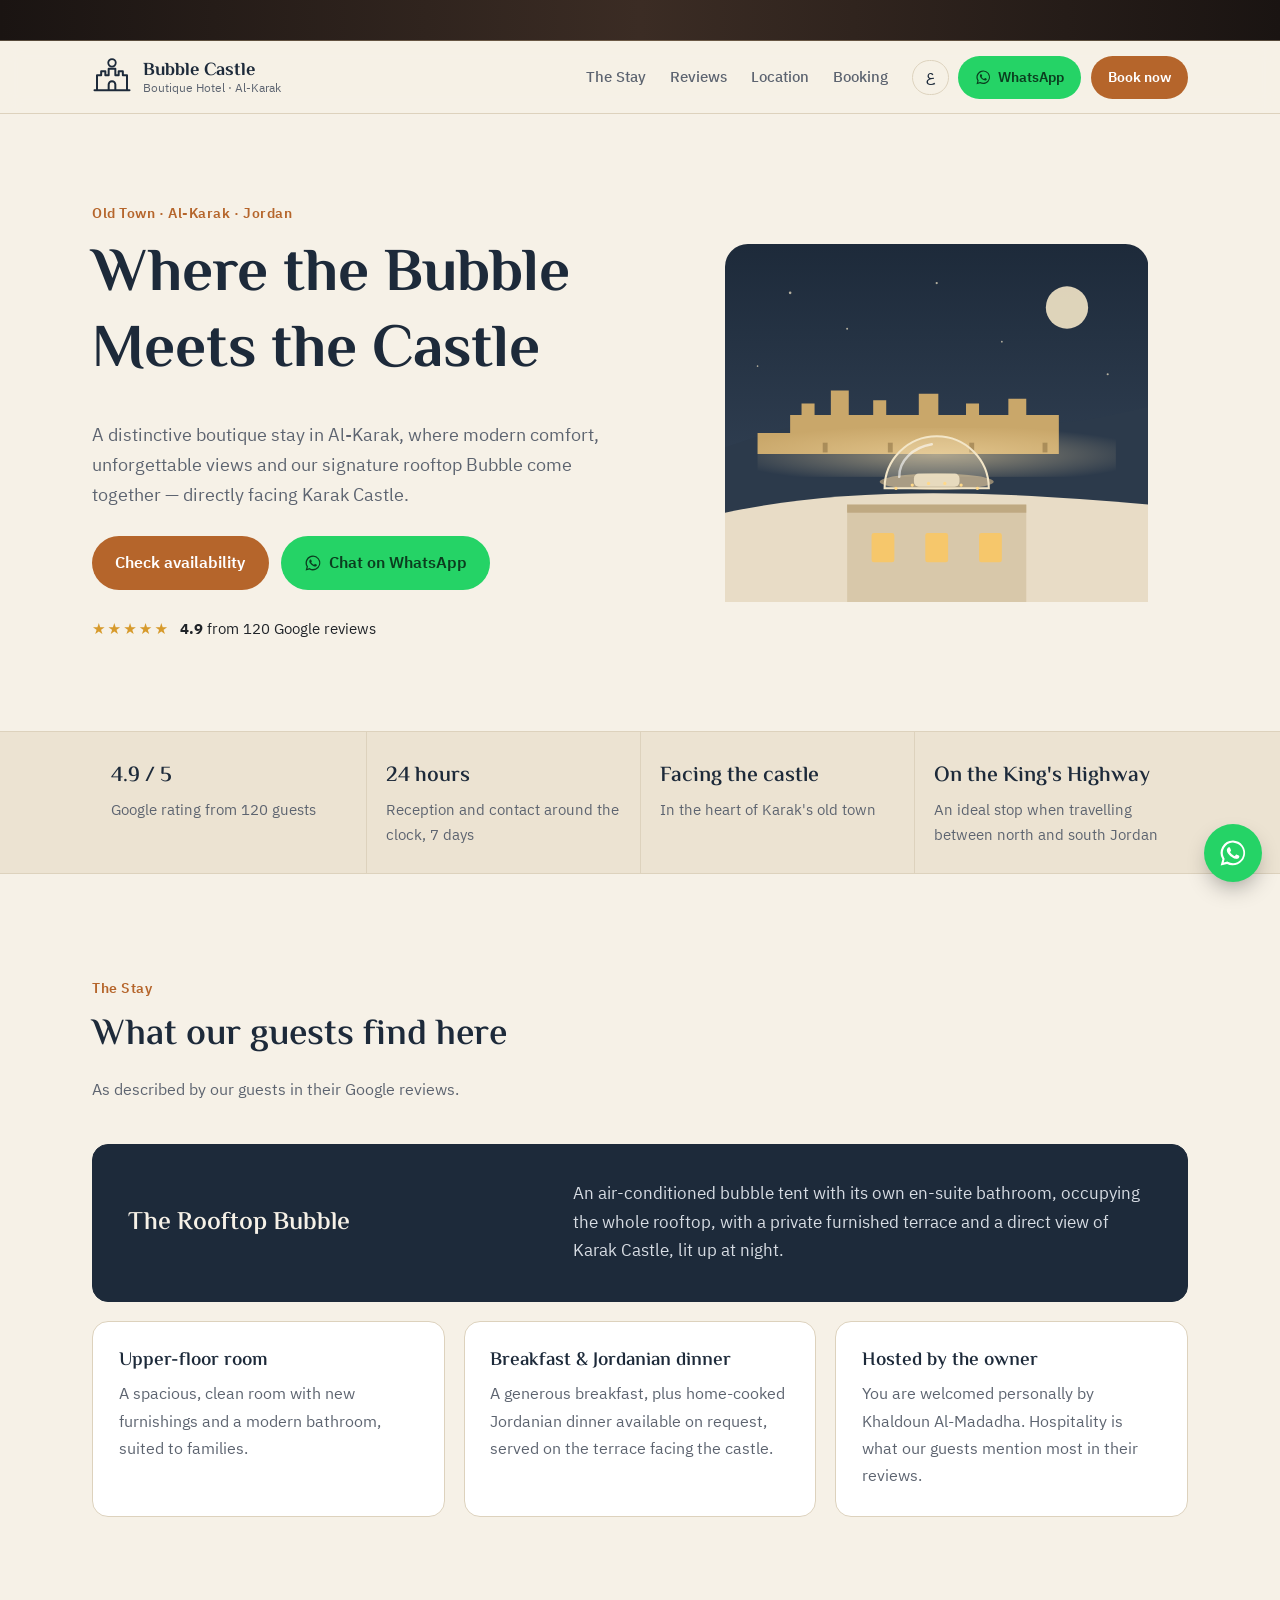
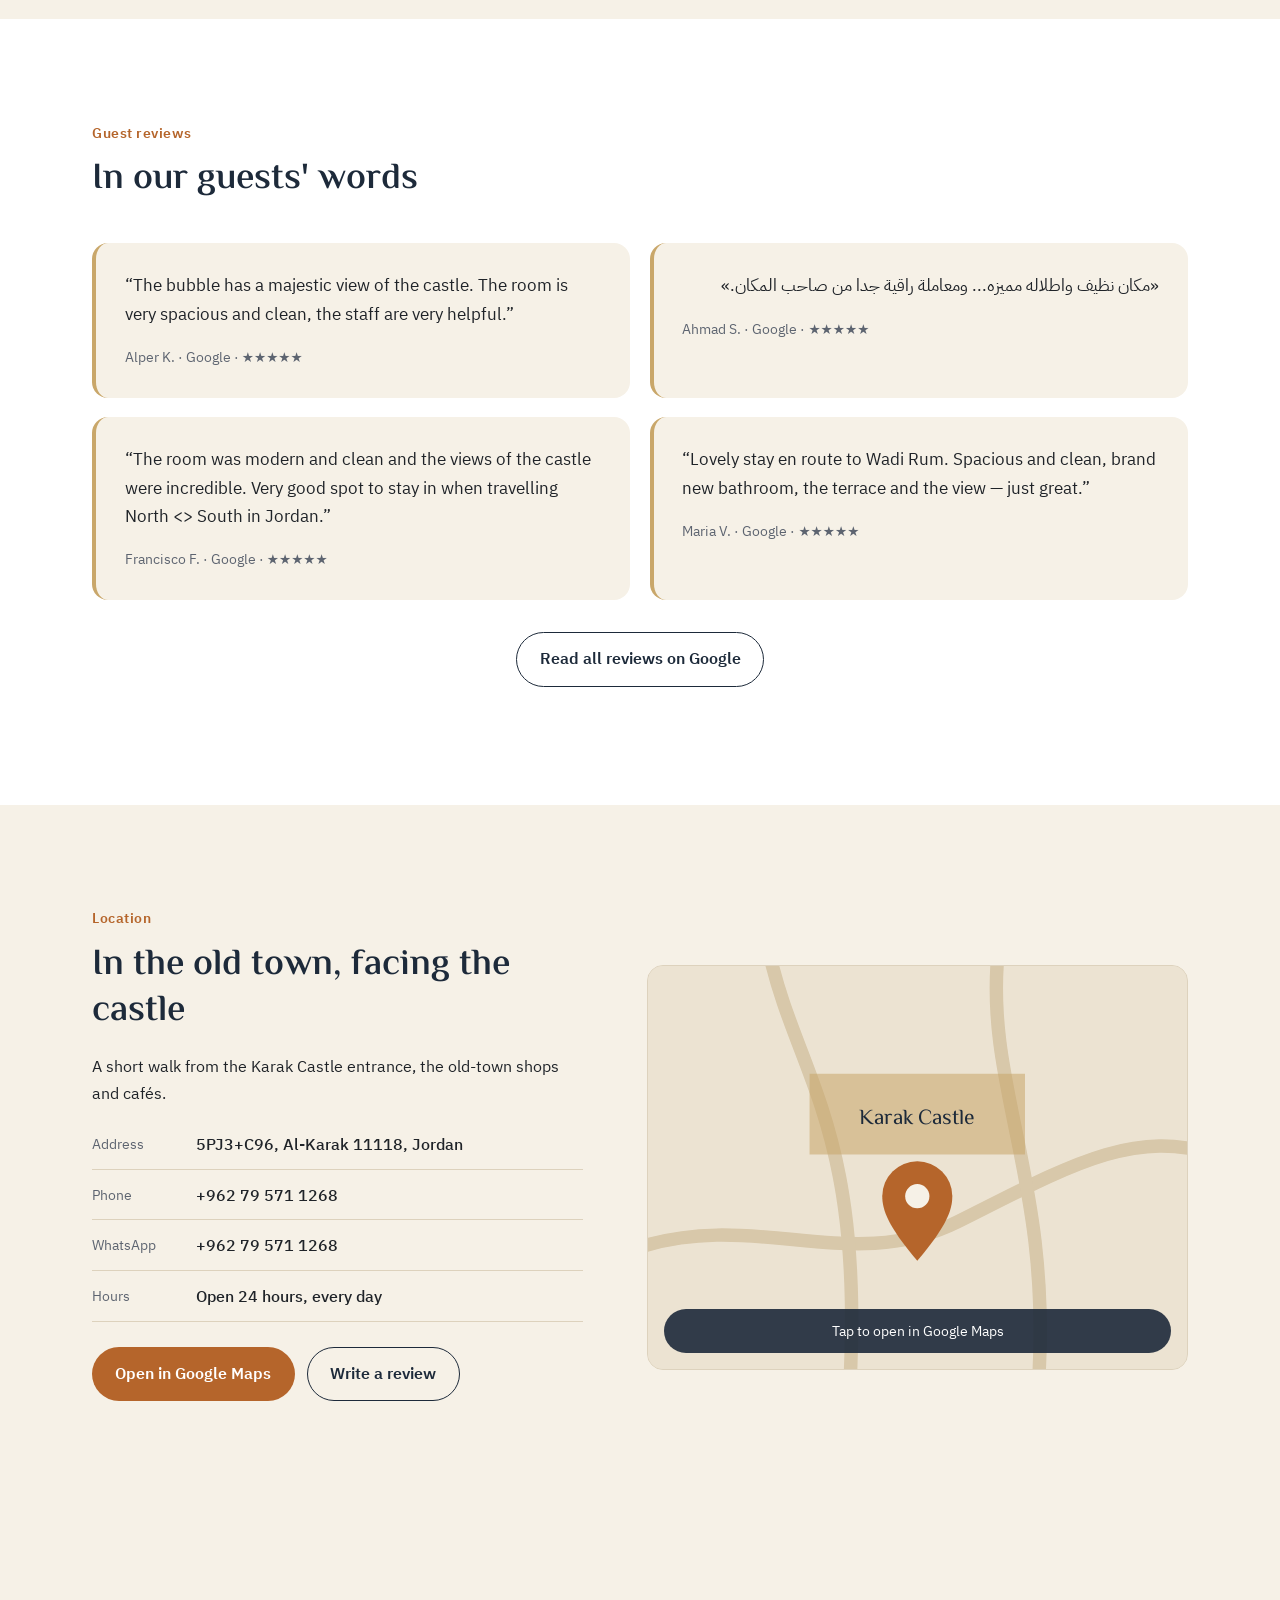
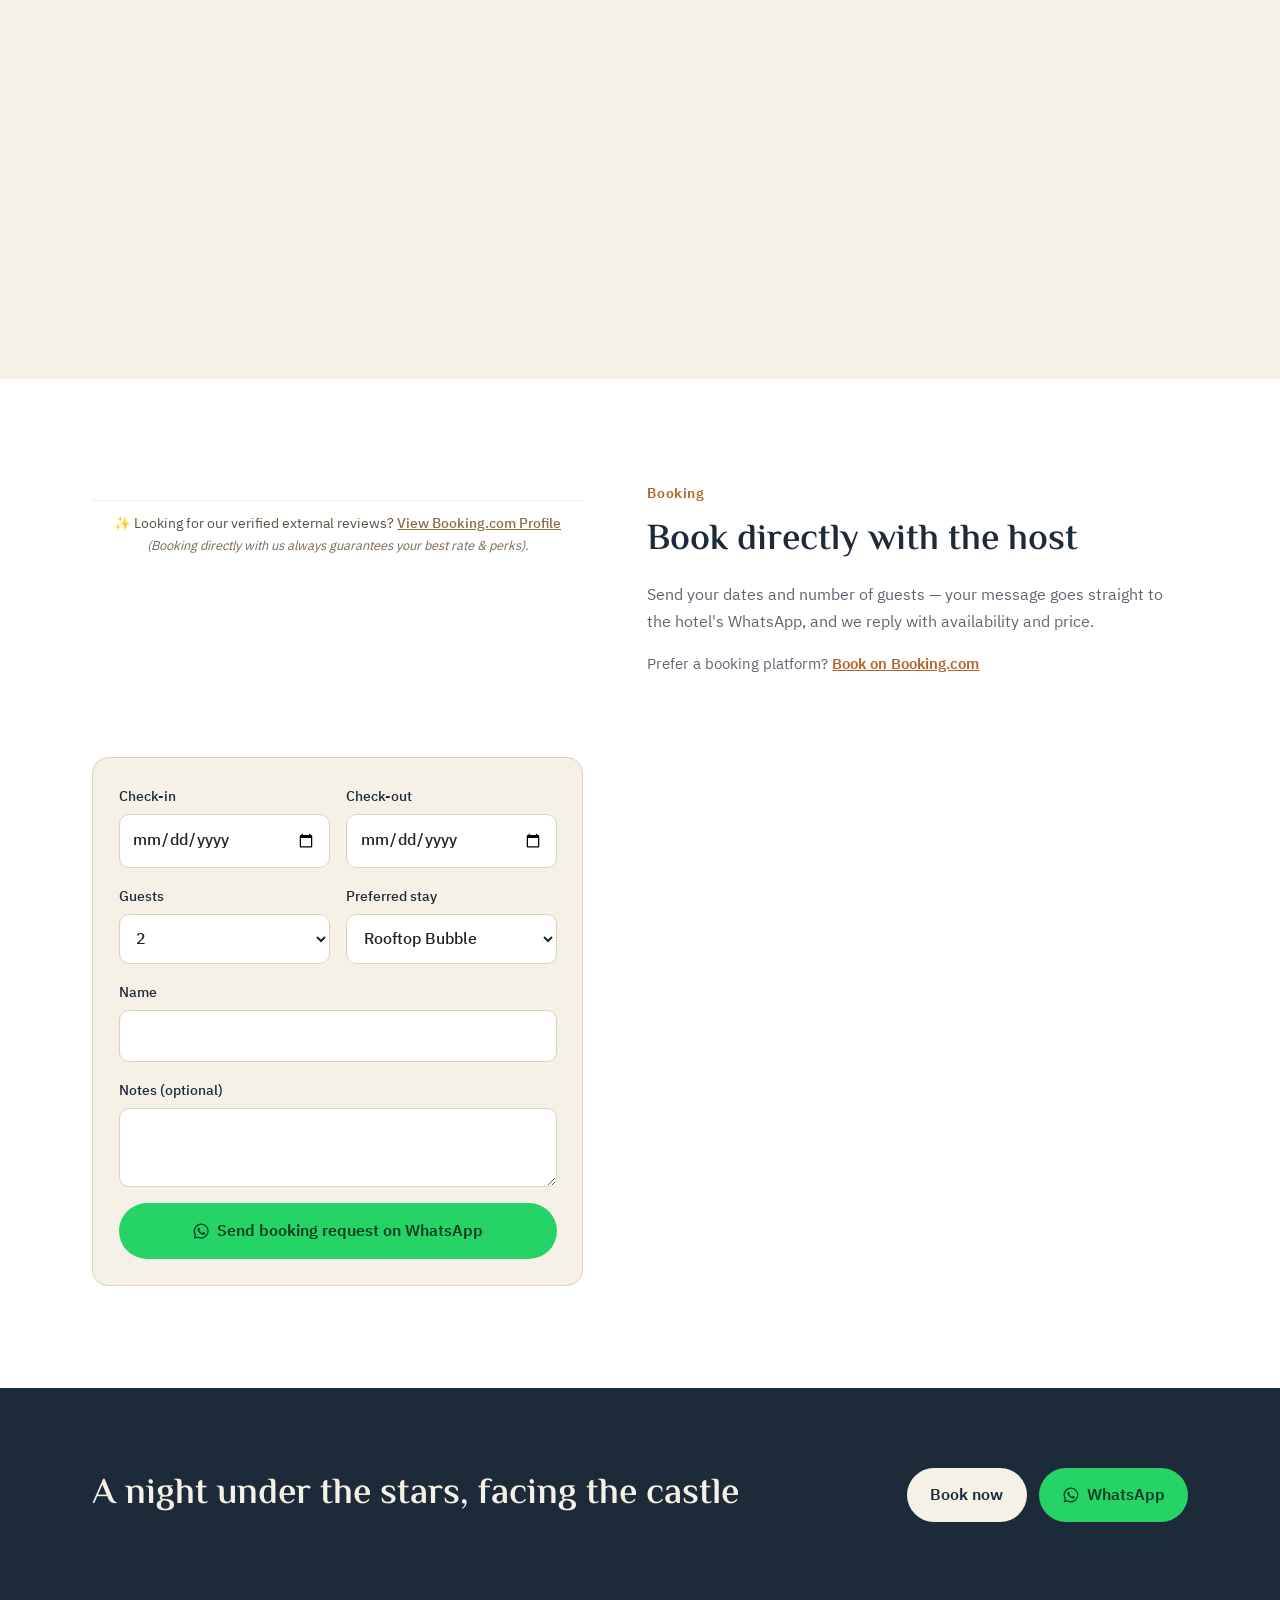
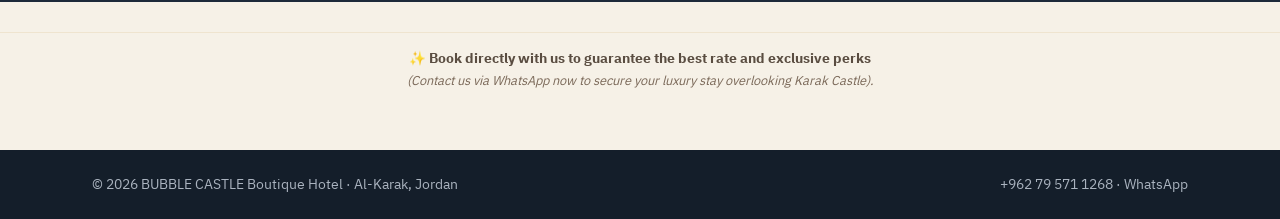
==== commit 8451e6a6: "Enhance booking message in index.html Updated text to emphasize booking directly for better rates an" ====
--- a/public/index.html
+++ b/public/index.html
@@ -309,7 +309,12 @@
   </section>
 <div style="text-align: center; margin: 30px 0; padding: 15px; border-top: 1px solid rgba(223, 195, 148, 0.3);">
   <p style="font-size: 0.85rem; color: #5a4d41; line-height: 1.6; font-family: inherit;">
-    ✨ Looking for our verified external reviews? 
+    ✨ <strong>Book directly with us to guarantee the best rate and exclusive perks</strong>
+    <br>
+    <span style="font-size: 0.8rem; color: #7a6858; font-style: italic;">(Contact us via WhatsApp now to secure your luxury stay overlooking Karak Castle).</span>
+  </p>
+</div>
+
 
 </main>
 
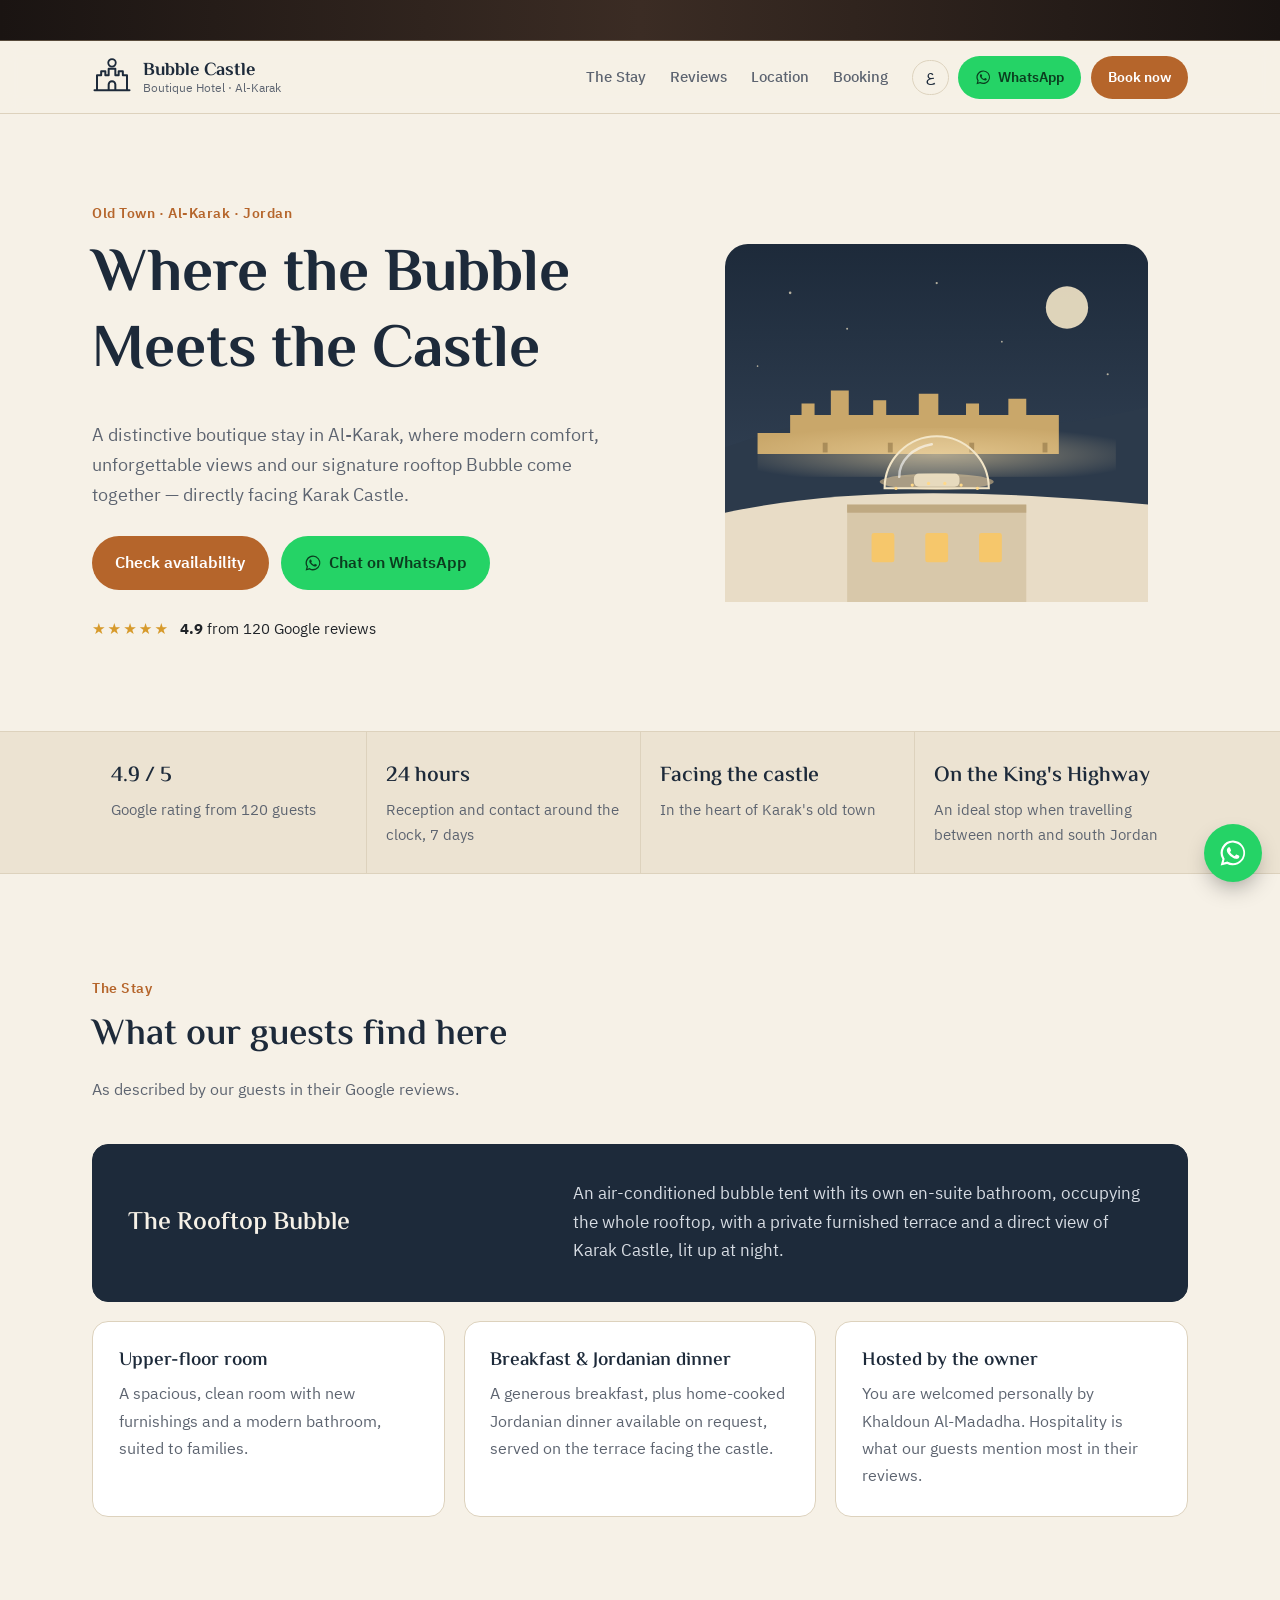
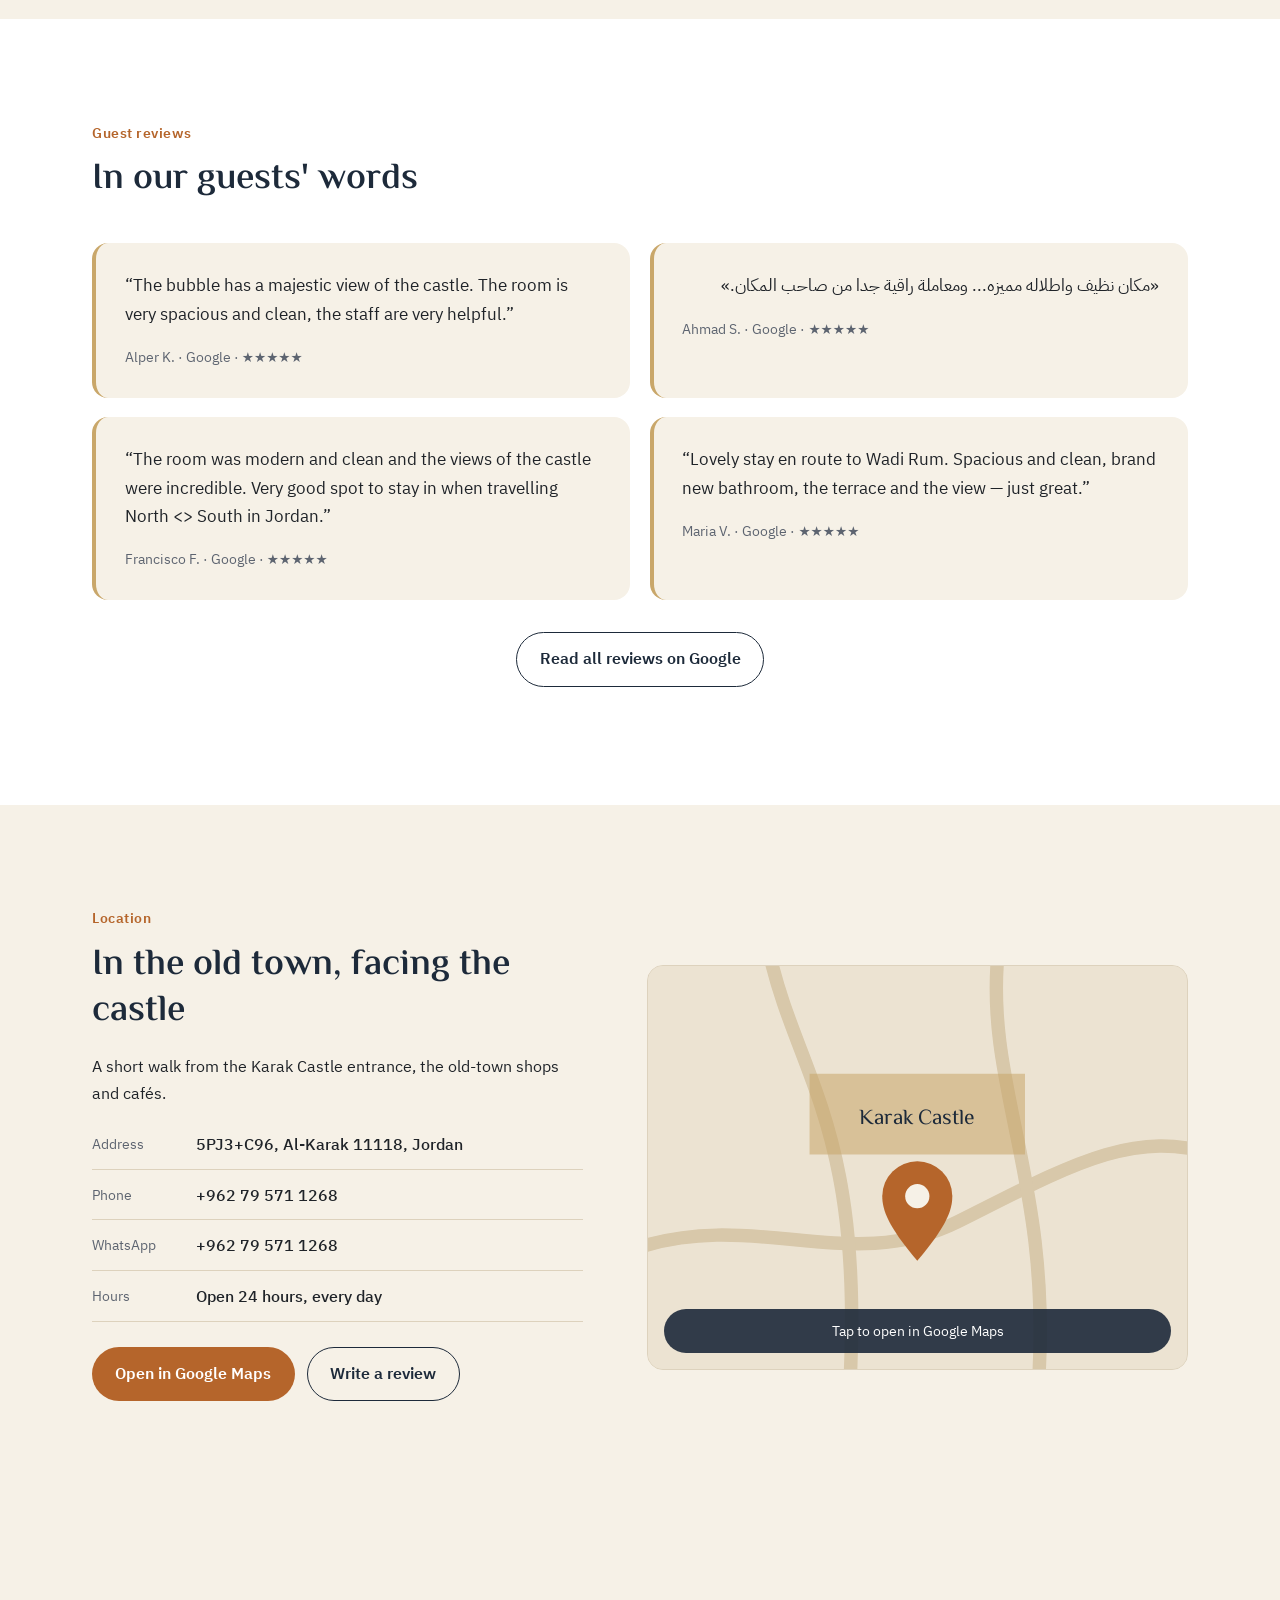
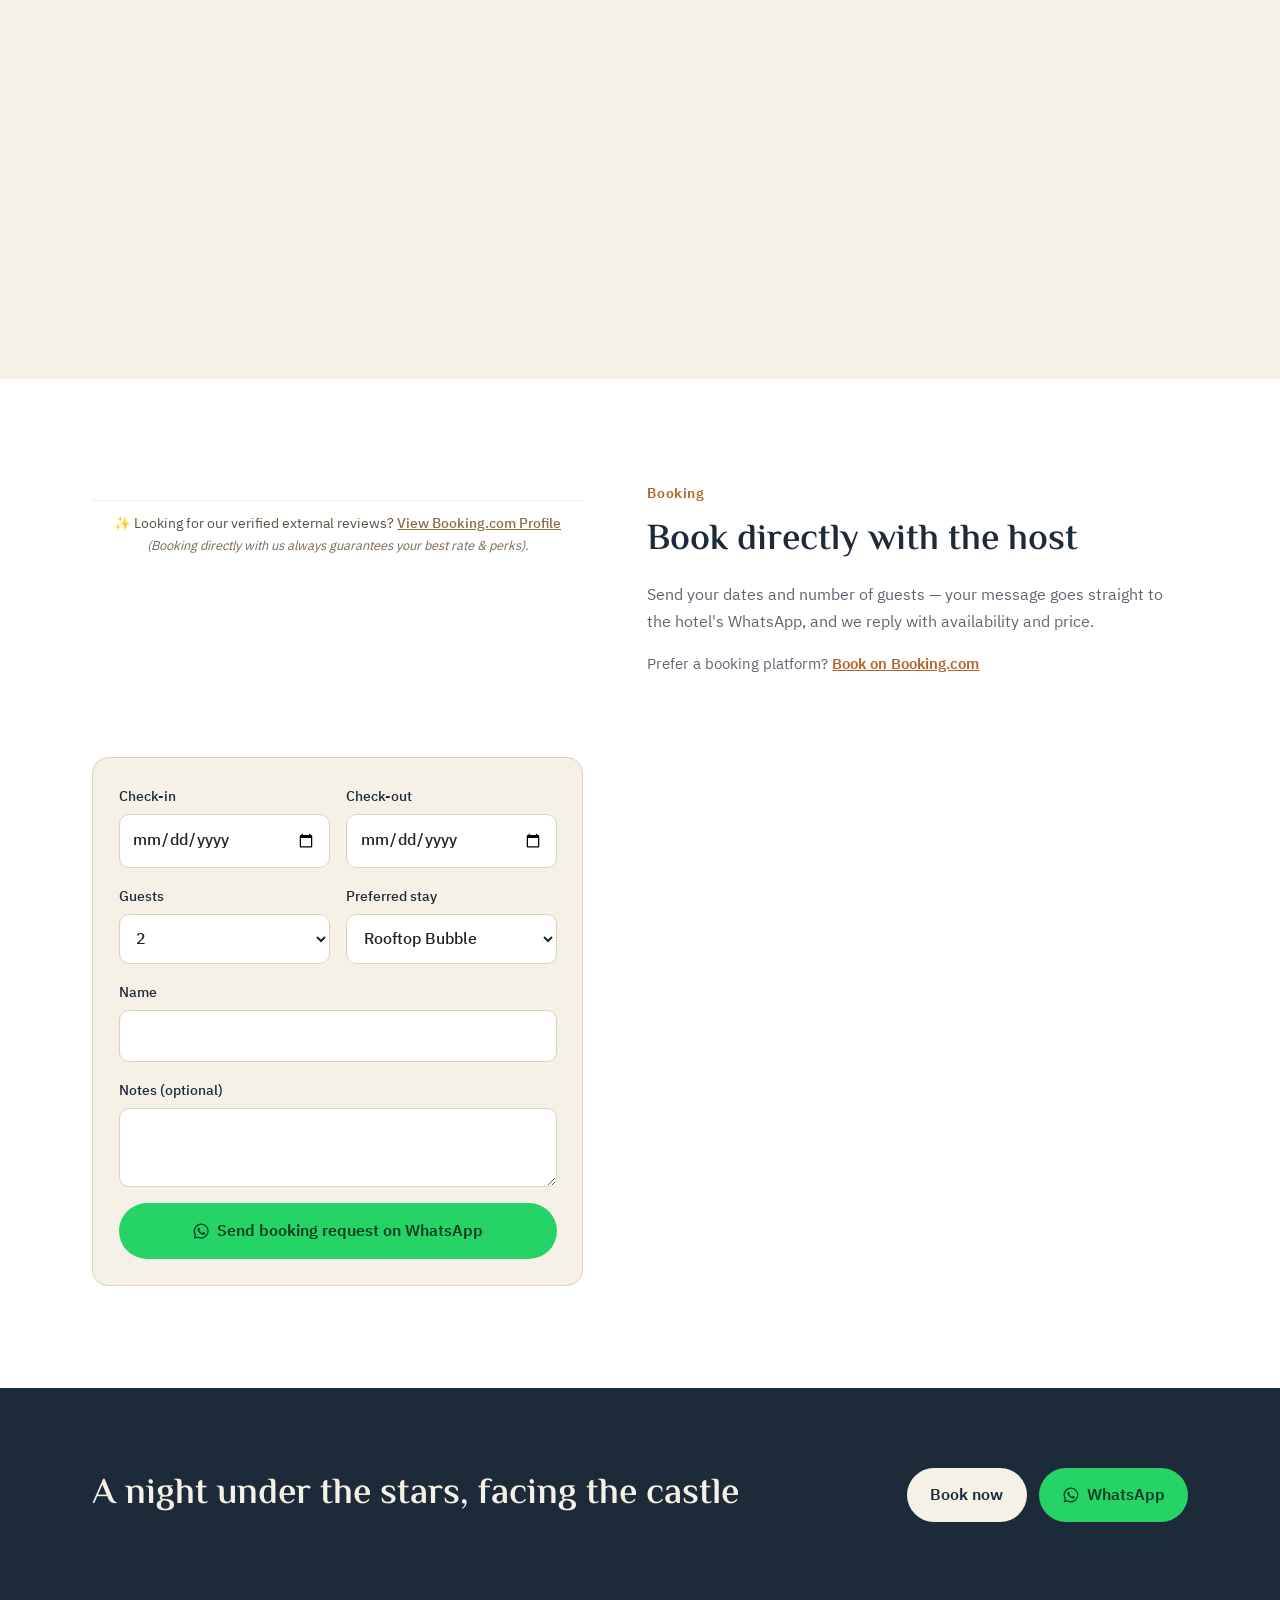
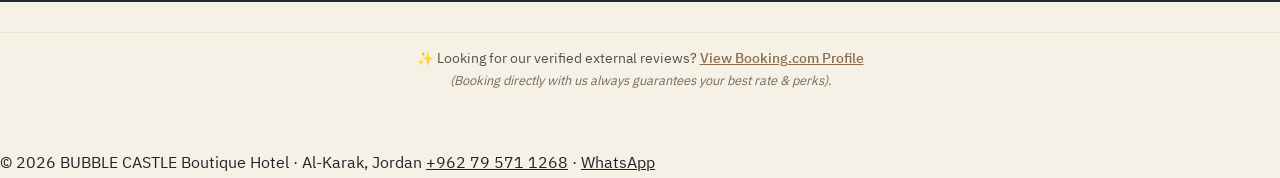
==== commit 5c66a4f4: "Revise footer content and add external review link Updated text to promote verified external reviews" ====
--- a/public/index.html
+++ b/public/index.html
@@ -309,17 +309,13 @@
   </section>
 <div style="text-align: center; margin: 30px 0; padding: 15px; border-top: 1px solid rgba(223, 195, 148, 0.3);">
   <p style="font-size: 0.85rem; color: #5a4d41; line-height: 1.6; font-family: inherit;">
-    ✨ <strong>Book directly with us to guarantee the best rate and exclusive perks</strong>
+    ✨ Looking for our verified external reviews?
+    <a href="https://www.booking.com/hotel/jo/castle-stone-karak.html" target="_blank" style="color: #8c6d46; text-decoration: underline; font-weight: 500;">View Booking.com Profile</a>
     <br>
-    <span style="font-size: 0.8rem; color: #7a6858; font-style: italic;">(Contact us via WhatsApp now to secure your luxury stay overlooking Karak Castle).</span>
+    <span style="font-size: 0.8rem; color: #7a6858; font-style: italic;">(Booking directly with us always guarantees your best rate & perks).</span>
   </p>
 </div>
 
-
-</main>
-
-<footer class="site-footer">
-  <div class="wrap footer-inner">
     <span>© <span id="year">2026</span> BUBBLE CASTLE Boutique Hotel · Al-Karak, Jordan</span>
     <span><a href="tel:+962795711268" dir="ltr">+962 79 571 1268</a> · <a href="https://wa.me/962795711268" target="_blank" rel="noopener">WhatsApp</a></span>
   </div>
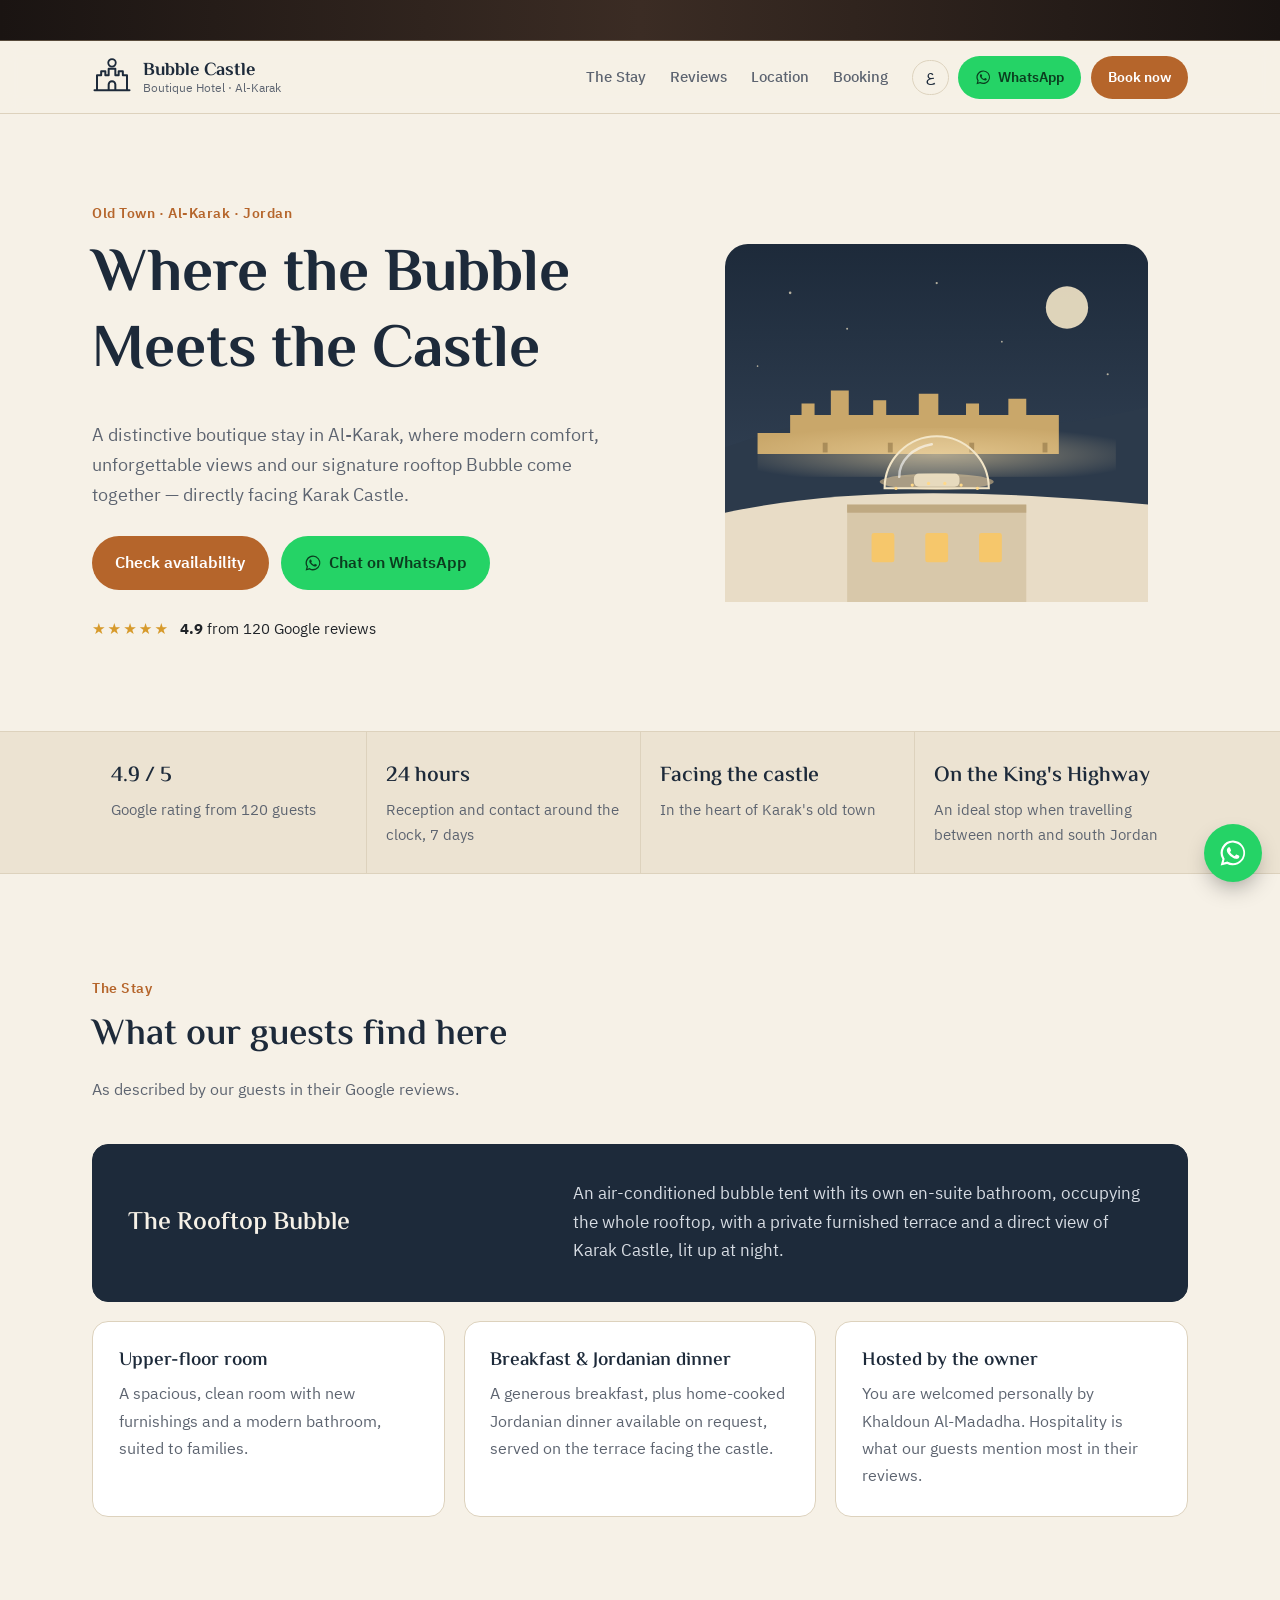
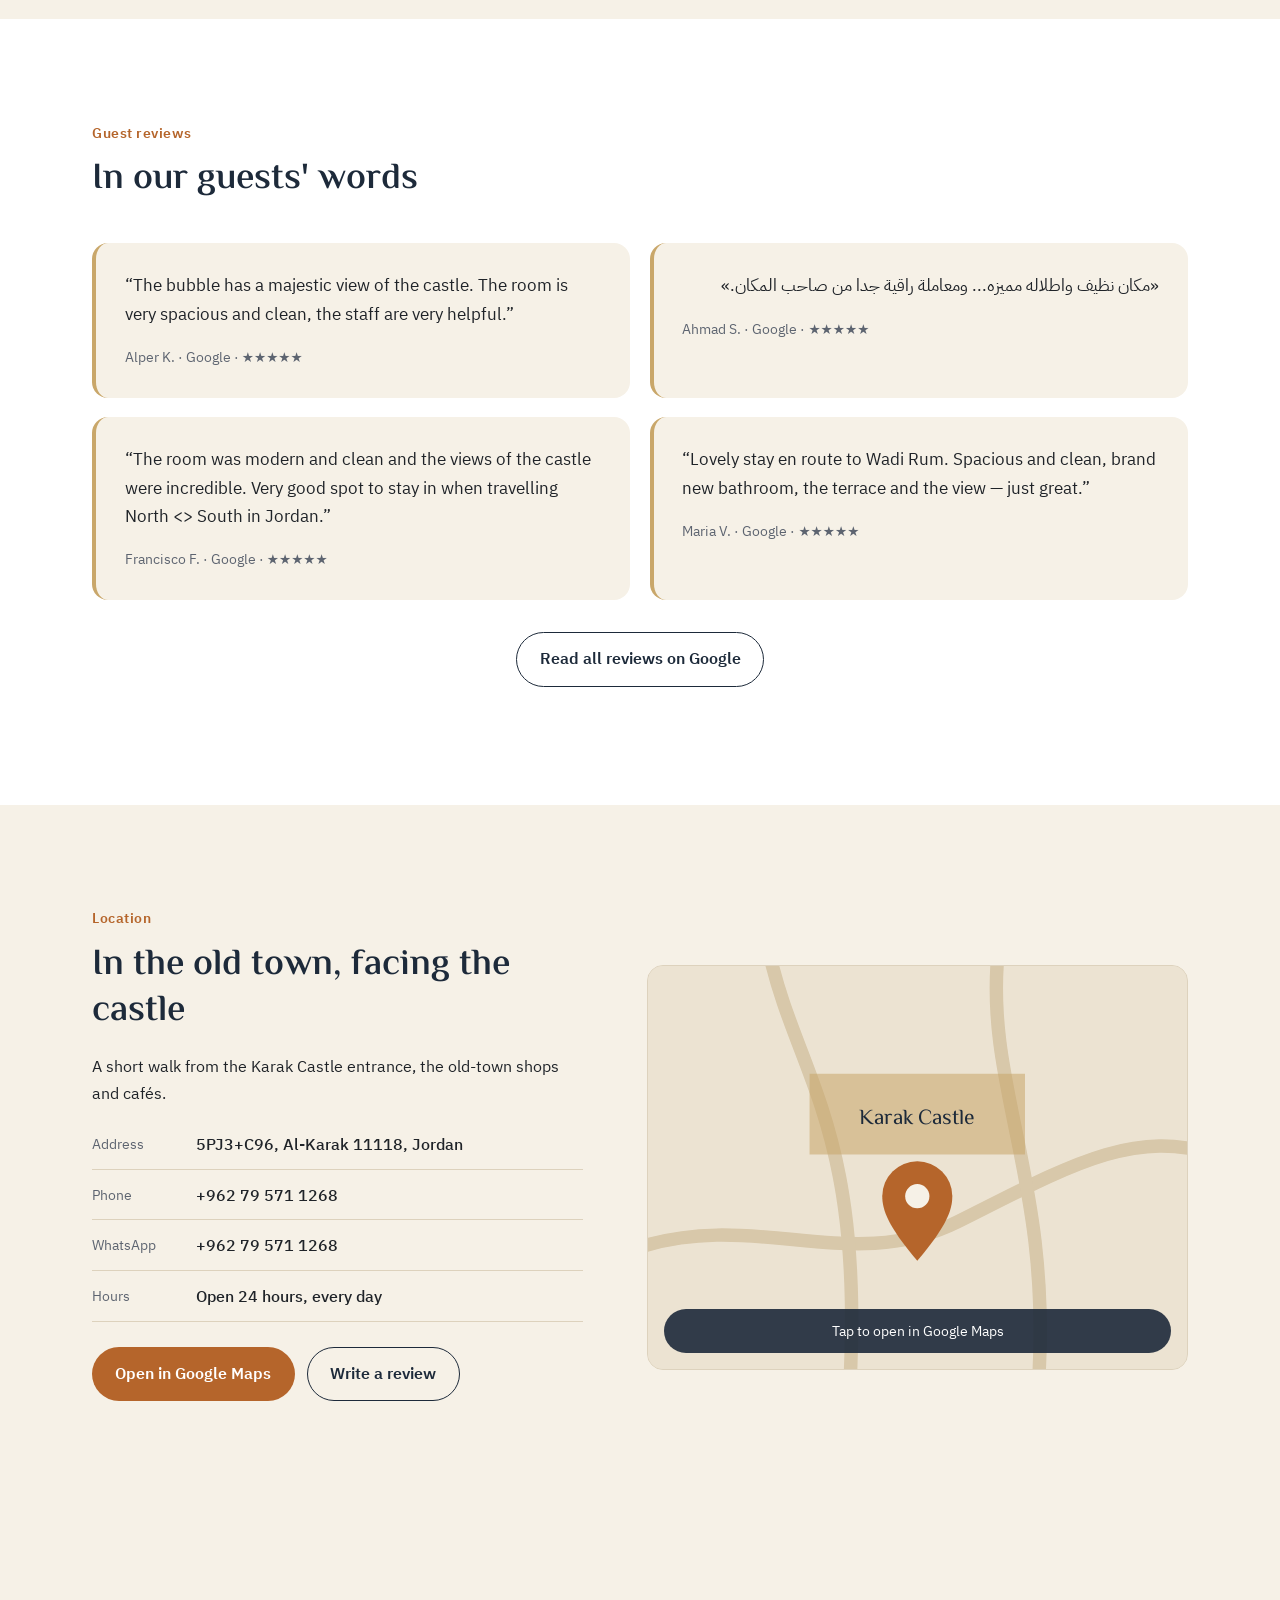
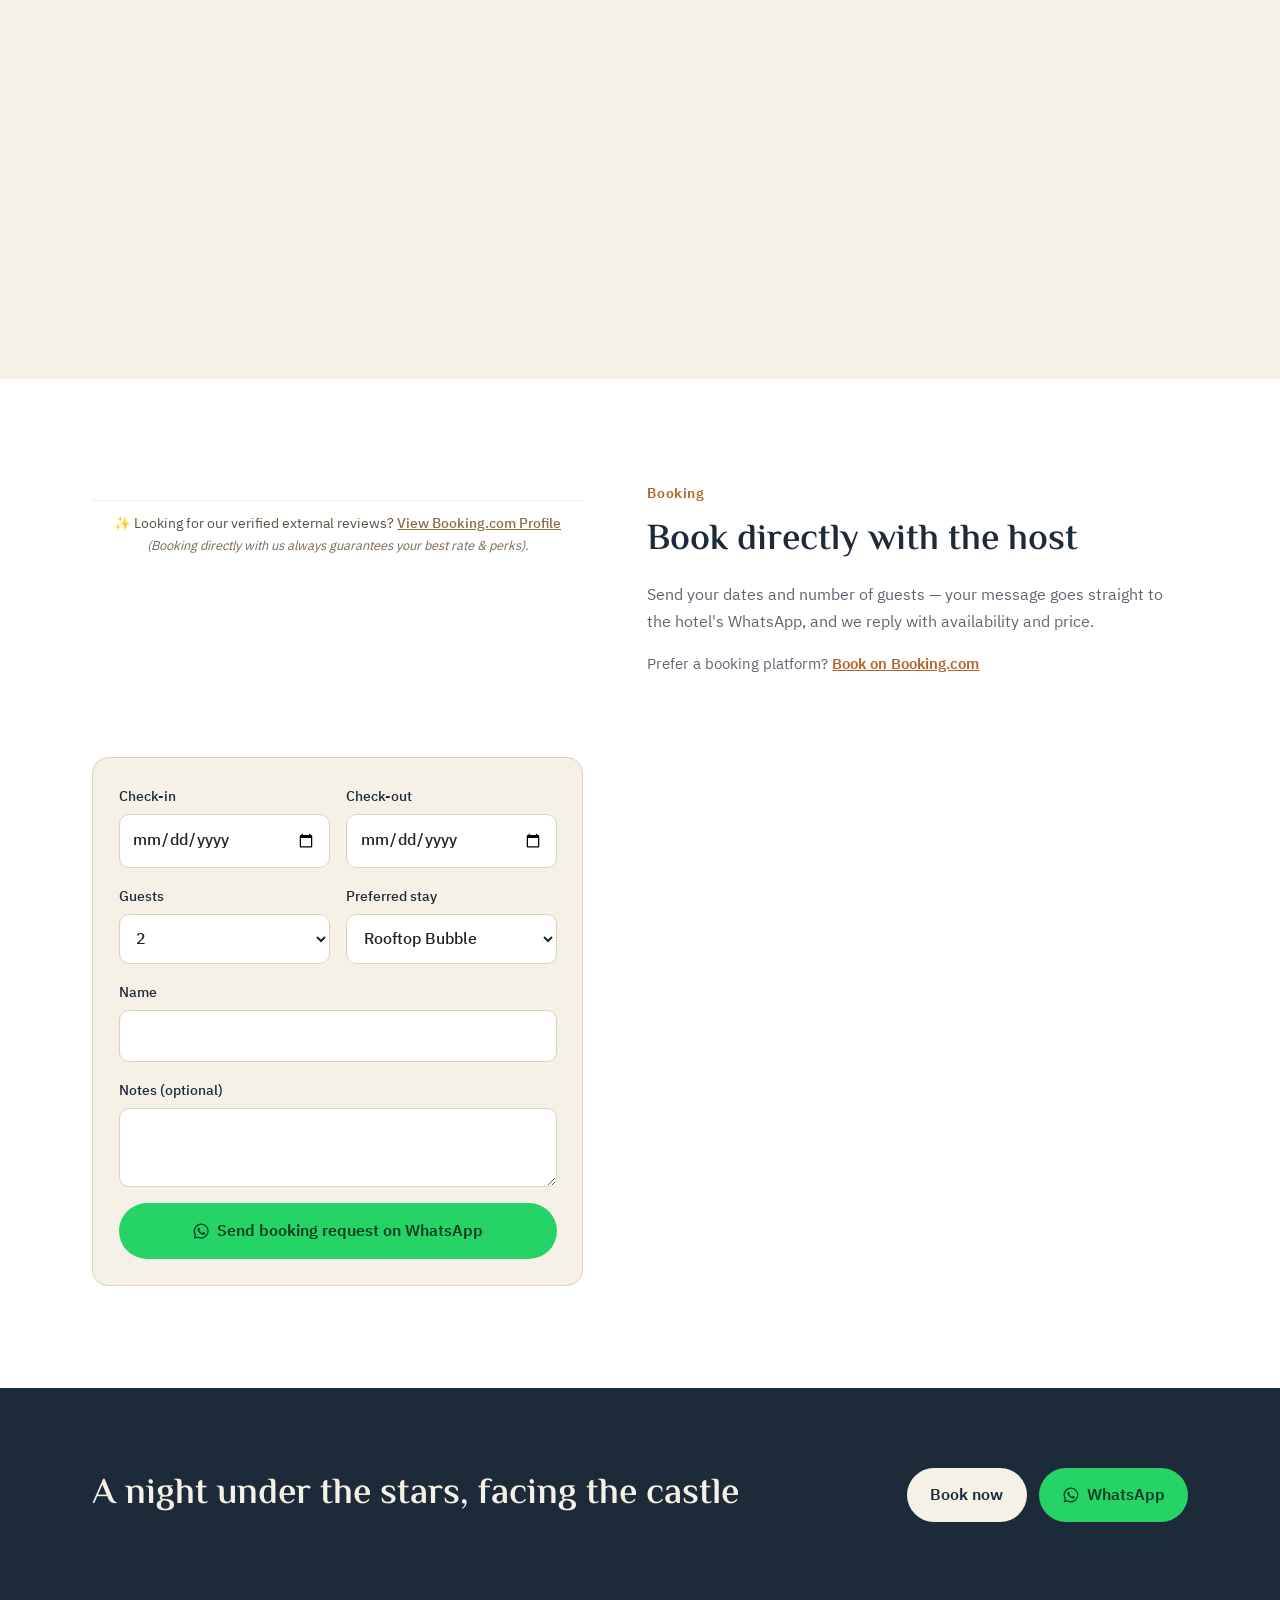
==== commit fd6ab96f: "Update index.html" ====
--- a/public/index.html
+++ b/public/index.html
@@ -307,14 +307,7 @@
       </div>
     </div>
   </section>
-<div style="text-align: center; margin: 30px 0; padding: 15px; border-top: 1px solid rgba(223, 195, 148, 0.3);">
-  <p style="font-size: 0.85rem; color: #5a4d41; line-height: 1.6; font-family: inherit;">
-    ✨ Looking for our verified external reviews?
-    <a href="https://www.booking.com/hotel/jo/castle-stone-karak.html" target="_blank" style="color: #8c6d46; text-decoration: underline; font-weight: 500;">View Booking.com Profile</a>
-    <br>
-    <span style="font-size: 0.8rem; color: #7a6858; font-style: italic;">(Booking directly with us always guarantees your best rate & perks).</span>
-  </p>
-</div>
+
 
     <span>© <span id="year">2026</span> BUBBLE CASTLE Boutique Hotel · Al-Karak, Jordan</span>
     <span><a href="tel:+962795711268" dir="ltr">+962 79 571 1268</a> · <a href="https://wa.me/962795711268" target="_blank" rel="noopener">WhatsApp</a></span>
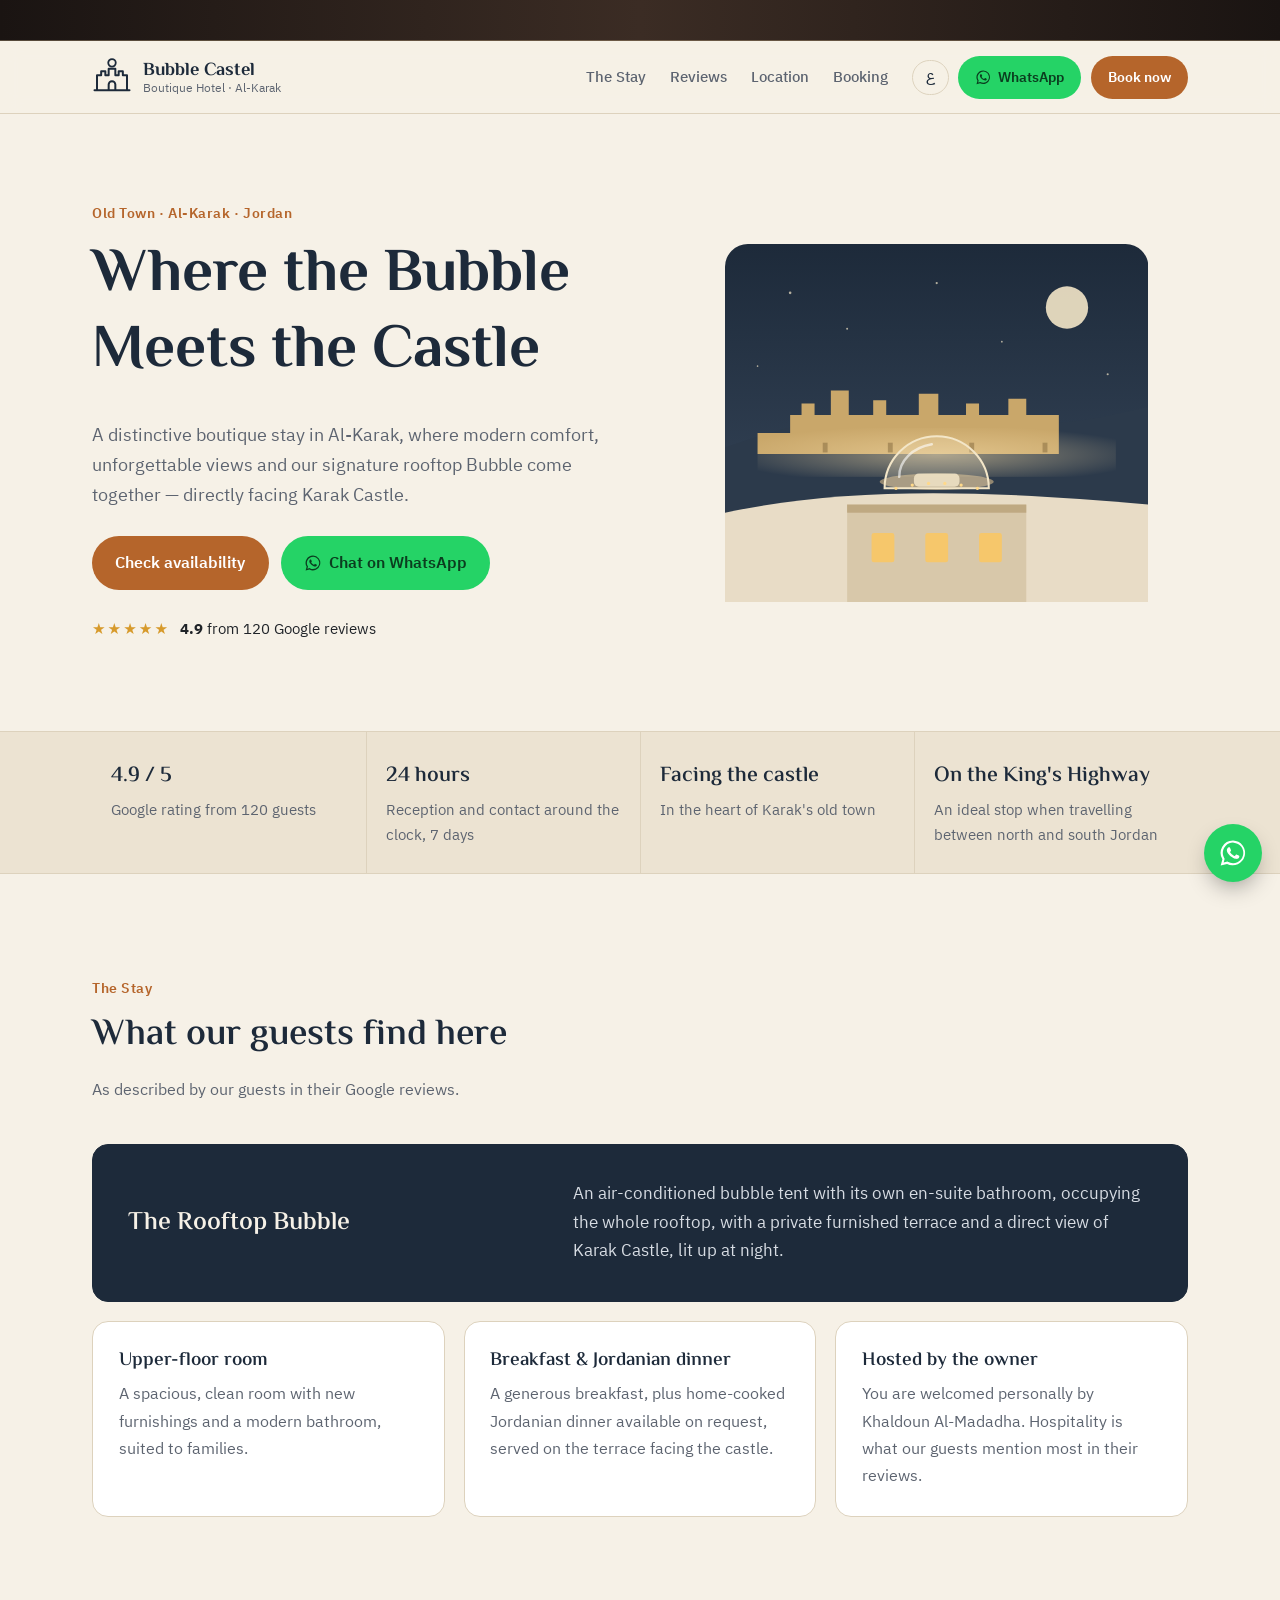
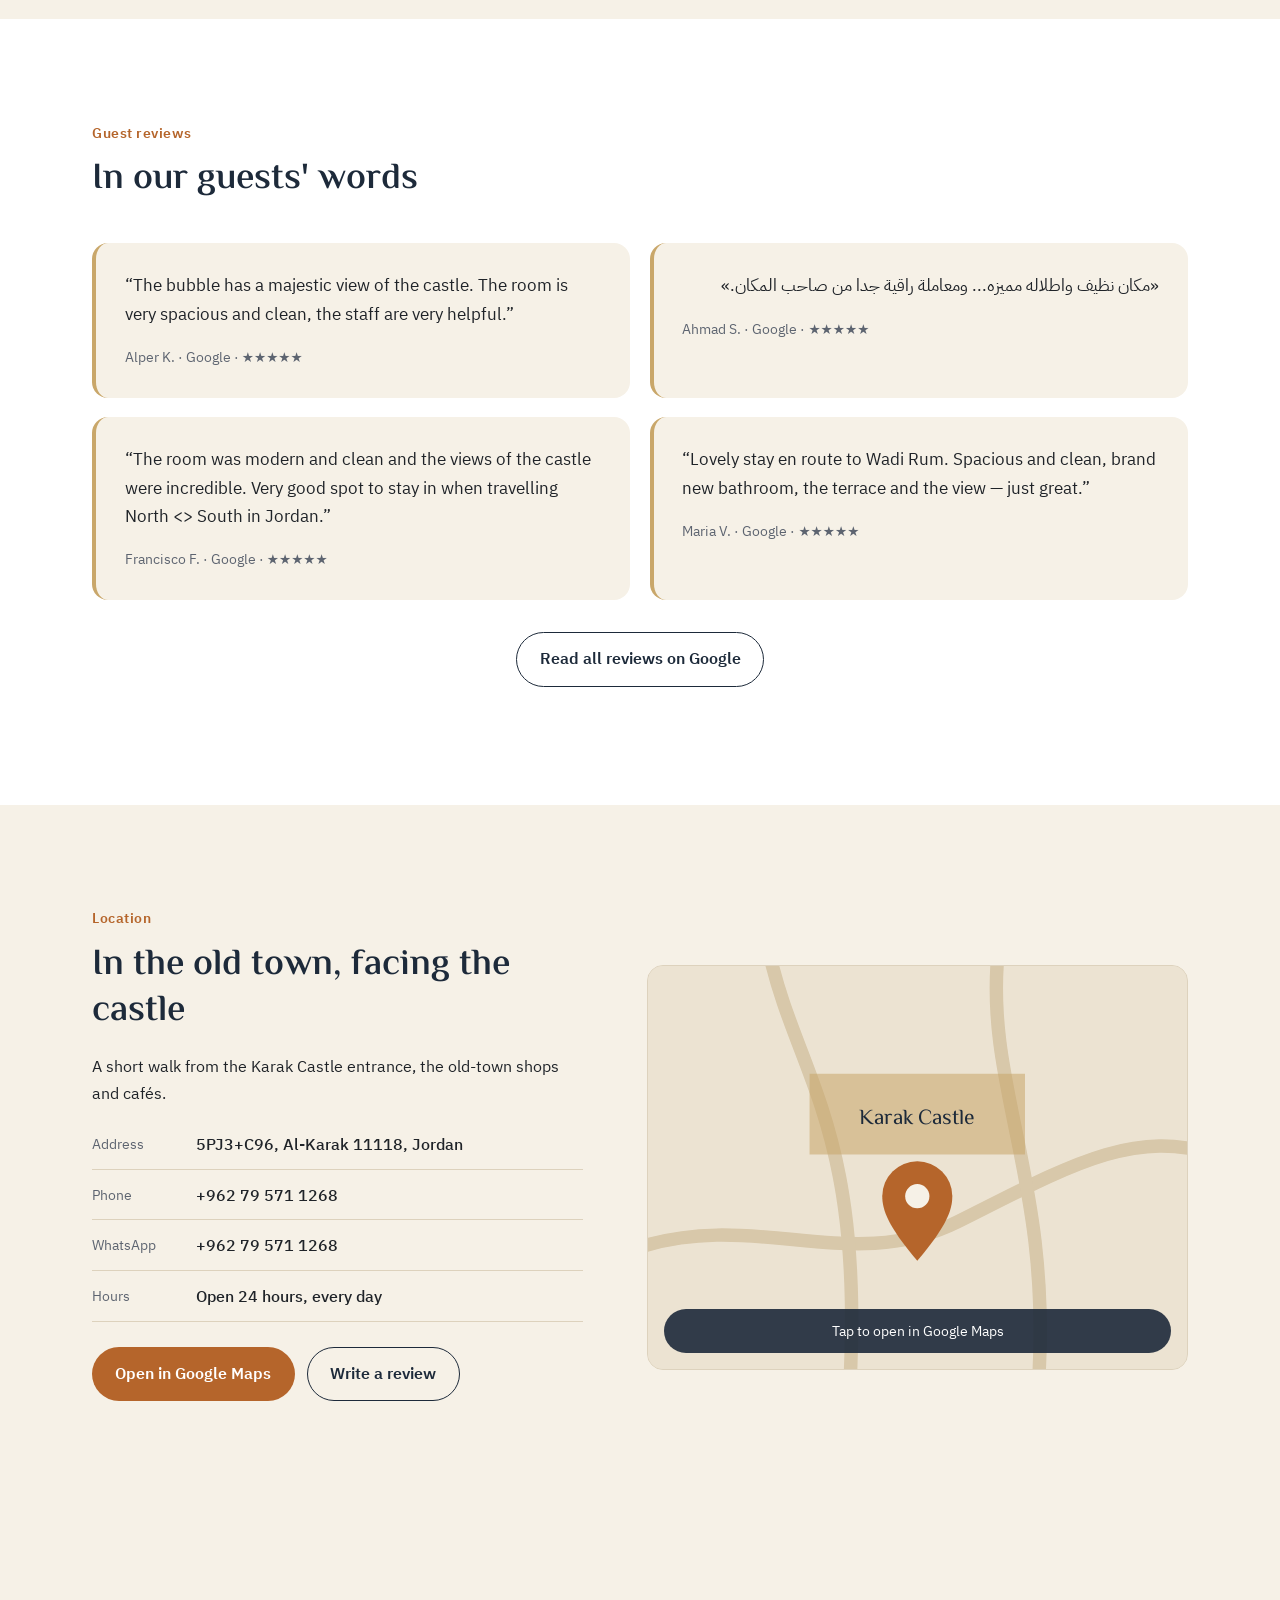
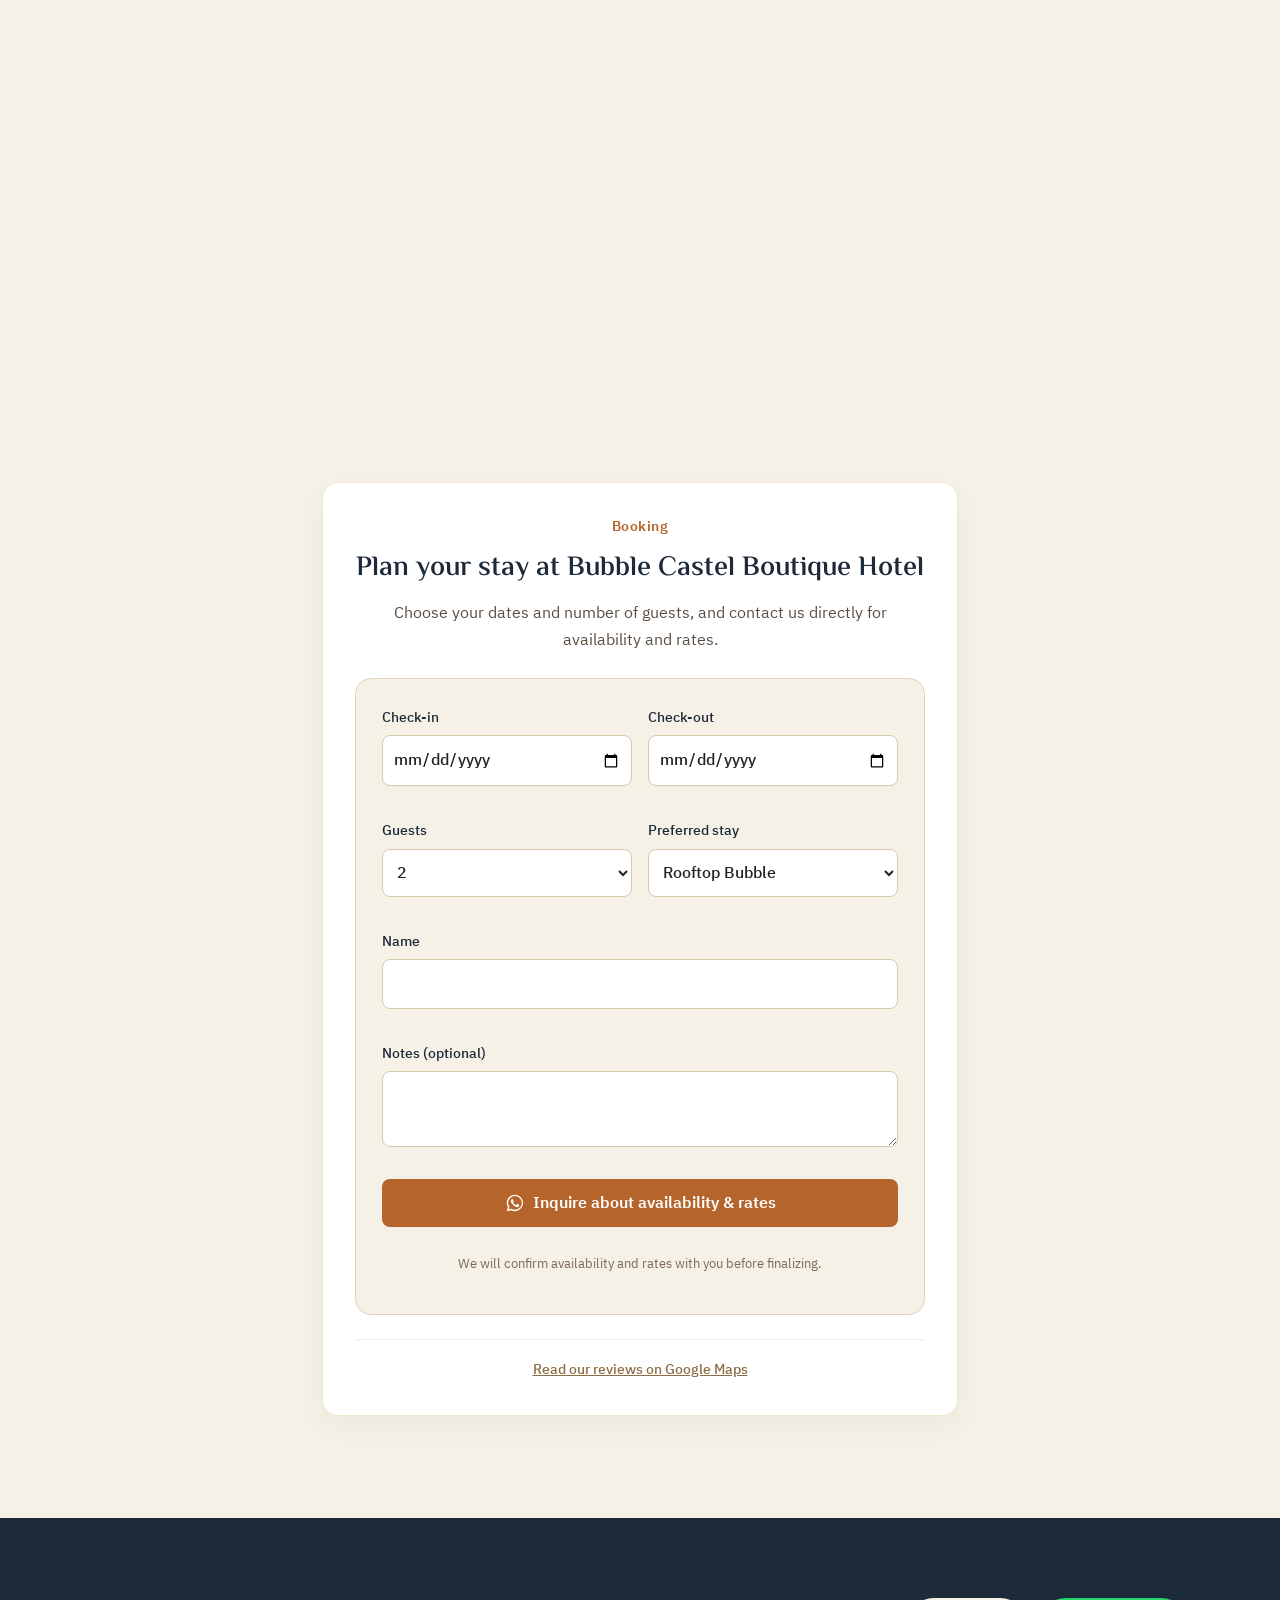
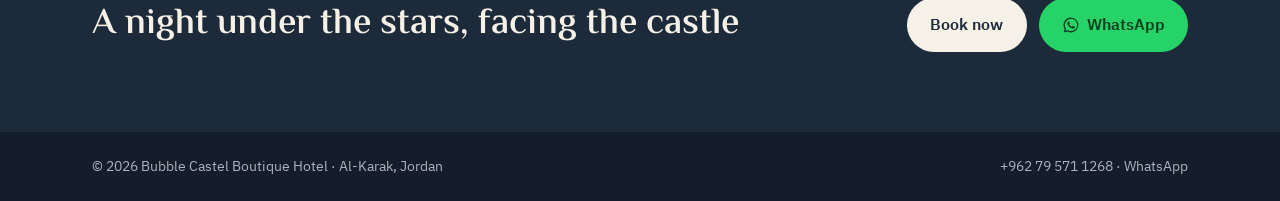
==== commit 92d2cf66: "Fix typos in hotel name and update footer" ====
--- a/public/index.html
+++ b/public/index.html
@@ -3,13 +3,13 @@
 <head>
 <meta charset="UTF-8">
 <meta name="viewport" content="width=device-width, initial-scale=1">
-<title>Bubble Castle Boutique Hotel | فندق ببل كاسل بوتيك – الكرك</title>
+<title>Bubble Castel Boutique Hotel | فندق بابل كاستل بوتيك – الكرك</title>
 <meta name="description" content="فندق بوتيك في البلدة القديمة بالكرك، مقابل قلعة الكرك مباشرة، مع خيمة الفقاعة على السطح وإطلالة على القلعة. تقييم 4.9 من 120 مراجعة على Google.">
 <link rel="canonical" href="https://bubblecastlehotel.com/">
 <link rel="icon" href="favicon.svg" type="image/svg+xml">
 <meta name="theme-color" content="#1d2a3a">
 <meta property="og:type" content="website">
-<meta property="og:title" content="Bubble Castle Boutique Hotel – Al-Karak, Jordan">
+<meta property="og:title" content="Bubble Castel Boutique Hotel – Al-Karak, Jordan">
 <meta property="og:description" content="Where the Bubble Meets the Castle. A boutique stay in the old town of Al-Karak facing Karak Castle.">
 <meta property="og:url" content="https://bubblecastlehotel.com/">
 <link rel="preconnect" href="https://fonts.googleapis.com">
@@ -20,7 +20,7 @@
 {
   "@context": "https://schema.org",
   "@type": "Hotel",
-  "name": "BUBBLE CASTLE Boutique Hotel",
+  "name": "Bubble Castel Boutique Hotel",
   "url": "https://bubblecastlehotel.com/",
   "telephone": "+962795711268",
   "address": {
@@ -43,7 +43,6 @@
     "availableLanguage": ["Arabic","English"],
     "url": "https://wa.me/962795711268"
   }],
-  "sameAs": ["https://www.booking.com/hotel/jo/castle-stone-karak.en-gb.html"],
   "aggregateRating": {
     "@type": "AggregateRating",
     "ratingValue": "4.9",
@@ -52,11 +51,10 @@
   }
 }
 </script>
-</head>
-  <link rel="canonical" href="https://bubblecastlehotel.com/" />
 <link rel="alternate" hreflang="en" href="https://bubblecastlehotel.com/" />
 <link rel="alternate" hreflang="ar" href="https://bubblecastlehotel.com/ar/" />
 <link rel="alternate" hreflang="x-default" href="https://bubblecastlehotel.com/" />
+</head>
 
 <body>
   <div class="top-announcement-ticker" style="background: linear-gradient(90deg, #1a1412, #3b2c24, #1a1412); color: #dfc394; padding: 8px 0; font-size: 0.9rem; font-weight: 500; overflow: hidden; white-space: nowrap; border-bottom: 1px solid rgba(223, 195, 148, 0.3); position: relative; z-index: 9999;">
@@ -81,7 +79,7 @@
 
 <header class="site-header">
   <div class="wrap header-inner">
-    <a href="#top" class="brand" aria-label="Bubble Castle Boutique Hotel">
+    <a href="#top" class="brand" aria-label="Bubble Castel Boutique Hotel">
       <svg class="logo" viewBox="0 0 48 48" fill="none" aria-hidden="true">
         <path d="M6 40V22h5v-5h5v5h4V14h8v8h4v-5h5v5h5v18" stroke="currentColor" stroke-width="2.4" stroke-linejoin="round"/>
         <path d="M20 40v-7a4 4 0 0 1 8 0v7" stroke="currentColor" stroke-width="2.4"/>
@@ -89,7 +87,7 @@
         <path d="M3 40h42" stroke="currentColor" stroke-width="2.4" stroke-linecap="round"/>
       </svg>
       <span class="brand-text">
-        <strong>Bubble Castle</strong>
+        <strong>Bubble Castel</strong>
         <small data-ar="فندق بوتيك · الكرك" data-en="Boutique Hotel · Al-Karak">فندق بوتيك · الكرك</small>
       </span>
     </a>
@@ -253,48 +251,71 @@
         </svg>
         <span class="map-label" data-ar="اضغط لفتح الموقع في خرائط Google" data-en="Tap to open in Google Maps">اضغط لفتح الموقع في خرائط Google</span>
       </a>
-      </div>
-    </div>
-  </section>
-<iframe src="https://www.google.com/maps/embed?pb=!1m18!1m12!1m3!1d3413.42787914335!2d35.70604722331877!3d31.1811474743711!2m3!1f0!2f0!3f0!3m2!1i1024!2i768!4f13.1!3m3!1m2!1s0x1503774f3357faab%3A0xb4c50ee7c834b4c0!2sBUBBLE%20CASTLE%20Boutique%20Hotel!5e0!3m2!1sar!2sjo!4v1792878571707!5m2!1sar!2sjo" width="600" height="450" style="border:0;" allowfullscreen="" loading="lazy" referrerpolicy="strict-origin-when-cross-origin"></iframe>
-  <section class="section section-alt" id="booking">
-    <div class="wrap booking-grid">
-      <div style="text-align: center; margin-top: 18px; padding-top: 12px; border-top: 1px solid rgba(223, 195, 148, 0.3);">
-  <p style="font-size: 0.85rem; color: #5a4d41; line-height: 1.6; font-family: inherit;">
-    ✨ Looking for our verified external reviews? 
-    <a href="وضع_رابط_بوكينج_هنا" target="_blank" style="color: #8c6d46; text-decoration: underline; font-weight: 500;">View Booking.com Profile</a>
-    <br>
-    <span style="font-size: 0.8rem; color: #7a6858; font-style: italic;">(Booking directly with us always guarantees your best rate & perks).</span>
-  </p>
-</div>
-
-      <div>
-        <p class="eyebrow" data-ar="الحجز" data-en="Booking">الحجز</p>
-        <h2 data-ar="احجز مباشرة مع صاحب المكان" data-en="Book directly with the host">احجز مباشرة مع صاحب المكان</h2>
-        <p class="muted" data-ar="أرسل تواريخك وعدد الضيوف، وستصل رسالتك مباشرة إلى واتساب الفندق للرد عليك بالتوفر والسعر." data-en="Send your dates and number of guests — your message goes straight to the hotel's WhatsApp, and we reply with availability and price.">أرسل تواريخك وعدد الضيوف، وستصل رسالتك مباشرة إلى واتساب الفندق للرد عليك بالتوفر والسعر.</p>
-        <p class="alt-book"><span data-ar="تفضّل الحجز عبر منصة؟" data-en="Prefer a booking platform?">تفضّل الحجز عبر منصة؟</span>
-          <a href="https://www.booking.com/hotel/jo/castle-stone-karak.en-gb.html" target="_blank" rel="noopener" data-ar="احجز عبر Booking.com" data-en="Book on Booking.com">احجز عبر Booking.com</a></p>
-      </div>
-      <form class="book-form" id="bookForm" novalidate>
-        <div class="row2">
-          <label><span data-ar="تاريخ الوصول" data-en="Check-in">تاريخ الوصول</span><input type="date" name="checkin" required></label>
-          <label><span data-ar="تاريخ المغادرة" data-en="Check-out">تاريخ المغادرة</span><input type="date" name="checkout" required></label>
+    </div>
+  </section>
+
+  <iframe src="https://www.google.com/maps/embed?pb=!1m18!1m12!1m3!1d3413.42787914335!2d35.70604722331877!3d31.1811474743711!2m3!1f0!2f0!3f0!3m2!1i1024!2i768!4f13.1!3m3!1m2!1s0x1503774f3357faab%3A0xb4c50ee7c834b4c0!2sBUBBLE%20CASTLE%20Boutique%20Hotel!5e0!3m2!1sar!2sjo!4v1792878571707!5m2!1sar!2sjo" width="600" height="450" style="border:0;" allowfullscreen="" loading="lazy" referrerpolicy="strict-origin-when-cross-origin"></iframe>
+
+  <!-- قسم الحجز المحدث والمصحح نهائياً (بدون بوكينج وبطاقة متناسقة بالاسم الرسمي Bubble Castel Boutique Hotel) -->
+  <section class="section booking-section" id="booking">
+    <div class="wrap booking-wrapper" style="max-width: 700px; margin: 0 auto;">
+      <div class="booking-card" style="background: #fff; border: 1px solid rgba(223, 195, 148, 0.4); border-radius: 16px; padding: 32px; box-shadow: 0 10px 30px rgba(0,0,0,0.04);">
+        <header class="booking-header" style="text-align: center; margin-bottom: 24px;">
+          <p class="eyebrow" data-ar="الحجز" data-en="Booking">الحجز</p>
+          <h2 data-ar="خطّط لإقامتك في فندق بابل كاستل بوتيك" data-en="Plan your stay at Bubble Castel Boutique Hotel" style="margin-top: 8px; font-size: 1.75rem; color: #1d2a3a;">خطّط لإقامتك في فندق بابل كاستل بوتيك</h2>
+          <p class="muted" data-ar="اختر موعدك وعدد الضيوف، وتواصل معنا مباشرة لمعرفة التوفّر والسعر." data-en="Choose your dates and number of guests, and contact us directly for availability and rates." style="margin-top: 8px; color: #5a4d41;">اختر موعدك وعدد الضيوف، وتواصل معنا مباشرة لمعرفة التوفّر والسعر.</p>
+        </header>
+
+        <form class="book-form" id="bookFormAr" novalidate>
+          <div class="booking-form-row" style="display: grid; grid-template-columns: 1fr 1fr; gap: 16px; margin-bottom: 16px;">
+            <label class="booking-field" style="display: flex; flex-direction: column; gap: 6px;">
+              <span data-ar="تاريخ الوصول" data-en="Check-in">تاريخ الوصول</span>
+              <input type="date" name="checkin" required class="booking-input" style="padding: 10px; border: 1px solid #d8c8aa; border-radius: 8px;">
+            </label>
+            <label class="booking-field" style="display: flex; flex-direction: column; gap: 6px;">
+              <span data-ar="تاريخ المغادرة" data-en="Check-out">تاريخ المغادرة</span>
+              <input type="date" name="checkout" required class="booking-input" style="padding: 10px; border: 1px solid #d8c8aa; border-radius: 8px;">
+            </label>
+          </div>
+          <div class="booking-form-row" style="display: grid; grid-template-columns: 1fr 1fr; gap: 16px; margin-bottom: 16px;">
+            <label class="booking-field" style="display: flex; flex-direction: column; gap: 6px;">
+              <span data-ar="عدد الضيوف" data-en="Guests">عدد الضيوف</span>
+              <select name="guests" class="booking-input" style="padding: 10px; border: 1px solid #d8c8aa; border-radius: 8px;">
+                <option>1</option><option selected>2</option><option>3</option><option>4</option><option>5</option><option>6</option>
+              </select>
+            </label>
+            <label class="booking-field" style="display: flex; flex-direction: column; gap: 6px;">
+              <span data-ar="الإقامة المفضلة" data-en="Preferred stay">الإقامة المفضلة</span>
+              <select name="room" class="booking-input" style="padding: 10px; border: 1px solid #d8c8aa; border-radius: 8px;">
+                <option value="Rooftop Bubble" data-ar="خيمة الفقاعة على السطح" data-en="Rooftop Bubble">خيمة الفقاعة على السطح</option>
+                <option value="Upper-floor room" data-ar="غرفة الطابق العلوي" data-en="Upper-floor room">غرفة الطابق العلوي</option>
+                <option value="Not sure yet" data-ar="لم أقرر بعد" data-en="Not sure yet">لم أقرر بعد</option>
+              </select>
+            </label>
+          </div>
+          <label class="booking-field booking-field-full" style="display: flex; flex-direction: column; gap: 6px; margin-bottom: 16px;">
+            <span data-ar="الاسم" data-en="Name">الاسم</span>
+            <input type="text" name="name" autocomplete="name" required class="booking-input" style="padding: 10px; border: 1px solid #d8c8aa; border-radius: 8px;">
+          </label>
+          <label class="booking-field booking-field-full" style="display: flex; flex-direction: column; gap: 6px; margin-bottom: 16px;">
+            <span data-ar="ملاحظات (اختياري)" data-en="Notes (optional)">ملاحظات (اختياري)</span>
+            <textarea name="notes" rows="2" class="booking-input" style="padding: 10px; border: 1px solid #d8c8aa; border-radius: 8px;"></textarea>
+          </label>
+          
+          <p class="form-error" id="formErrorAr" role="alert" tabindex="-1" hidden style="color: #b91c1c; font-size: 0.85rem; margin-bottom: 12px;"></p>
+          
+          <button class="btn btn-primary btn-block booking-submit-btn" type="submit" style="width: 100%; display: flex; align-items: center; justify-content: center; gap: 8px; padding: 12px; background: #b5652b; color: #fff; border-radius: 8px; font-weight: 600; text-decoration: none; border: none; cursor: pointer;">
+            <svg class="ic" viewBox="0 0 24 24" aria-hidden="true" style="width: 20px; height: 20px;"><path fill="currentColor" d="M12.04 2a9.9 9.9 0 0 0-8.5 15l-1.4 5 5.1-1.3A9.9 9.9 0 1 0 12.04 2Zm0 18.1a8.2 8.2 0 0 1-4.2-1.15l-.3-.18-3 .8.8-2.95-.2-.3a8.2 8.2 0 1 1 6.9 3.78Zm4.5-6.1c-.25-.12-1.46-.72-1.69-.8-.23-.09-.39-.13-.56.12-.16.25-.64.8-.78.97-.15.16-.29.18-.54.06a6.7 6.7 0 0 1-3.3-2.9c-.25-.43.25-.4.71-1.33.08-.16.04-.3-.02-.43l-.76-1.83c-.2-.48-.4-.41-.56-.42h-.47a.9.9 0 0 0-.66.31 2.8 2.8 0 0 0-.87 2.07 4.8 4.8 0 0 0 1.01 2.55 11 11 0 0 0 4.2 3.7c1.56.68 2.18.73 2.96.62.48-.07 1.46-.6 1.67-1.18.2-.58.2-1.07.15-1.18-.06-.1-.22-.16-.47-.29Z"/></svg>
+            <span data-ar="استفسر عن التوفّر والسعر" data-en="Inquire about availability & rates">استفسر عن التوفّر والسعر</span>
+          </button>
+          
+          <p class="booking-note" style="text-align: center; font-size: 0.8rem; color: #7a6858; margin-top: 10px;" data-ar="سنؤكد لك التوفّر والسعر قبل إتمام الحجز." data-en="We will confirm availability and rates with you before finalizing.">سنؤكد لك التوفّر والسعر قبل إتمام الحجز.</p>
+        </form>
+
+        <div class="booking-footer-links" style="text-align: center; margin-top: 24px; padding-top: 16px; border-top: 1px solid rgba(223, 195, 148, 0.3);">
+          <a href="https://maps.google.com/maps?cid=13025833885898159296" target="_blank" rel="noopener noreferrer" class="booking-secondary-link" style="color: #8c6d46; text-decoration: underline; font-weight: 500; font-size: 0.9rem;" data-ar="اقرأ آراء ضيوفنا على خرائط جوجل" data-en="Read our reviews on Google Maps">اقرأ آراء ضيوفنا على خرائط جوجل</a>
         </div>
-        <div class="row2">
-          <label><span data-ar="عدد الضيوف" data-en="Guests">عدد الضيوف</span>
-            <select name="guests"><option>1</option><option selected>2</option><option>3</option><option>4</option><option>5</option><option>6</option></select></label>
-          <label><span data-ar="الإقامة المفضلة" data-en="Preferred stay">الإقامة المفضلة</span>
-            <select name="room">
-              <option value="Rooftop Bubble" data-ar="خيمة الفقاعة على السطح" data-en="Rooftop Bubble">خيمة الفقاعة على السطح</option>
-              <option value="Upper-floor room" data-ar="غرفة الطابق العلوي" data-en="Upper-floor room">غرفة الطابق العلوي</option>
-              <option value="Not sure yet" data-ar="لم أقرر بعد" data-en="Not sure yet">لم أقرر بعد</option>
-            </select></label>
-        </div>
-        <label><span data-ar="الاسم" data-en="Name">الاسم</span><input type="text" name="name" autocomplete="name" required></label>
-        <label><span data-ar="ملاحظات (اختياري)" data-en="Notes (optional)">ملاحظات (اختياري)</span><textarea name="notes" rows="2"></textarea></label>
-        <p class="form-error" id="formError" role="alert" hidden></p>
-        <button class="btn btn-wa btn-block" type="submit"><svg class="ic" viewBox="0 0 24 24" aria-hidden="true"><path fill="currentColor" d="M12.04 2a9.9 9.9 0 0 0-8.5 15l-1.4 5 5.1-1.3A9.9 9.9 0 1 0 12.04 2Zm0 18.1a8.2 8.2 0 0 1-4.2-1.15l-.3-.18-3 .8.8-2.95-.2-.3a8.2 8.2 0 1 1 6.9 3.78Zm4.5-6.1c-.25-.12-1.46-.72-1.69-.8-.23-.09-.39-.13-.56.12-.16.25-.64.8-.78.97-.15.16-.29.18-.54.06a6.7 6.7 0 0 1-3.3-2.9c-.25-.43.25-.4.71-1.33.08-.16.04-.3-.02-.43l-.76-1.83c-.2-.48-.4-.41-.56-.42h-.47a.9.9 0 0 0-.66.31 2.8 2.8 0 0 0-.87 2.07 4.8 4.8 0 0 0 1.01 2.55 11 11 0 0 0 4.2 3.7c1.56.68 2.18.73 2.96.62.48-.07 1.46-.6 1.67-1.18.2-.58.2-1.07.15-1.18-.06-.1-.22-.16-.47-.29Z"/></svg><span data-ar="أرسل طلب الحجز عبر واتساب" data-en="Send booking request on WhatsApp">أرسل طلب الحجز عبر واتساب</span></button>
-      </form>
+      </div>
     </div>
   </section>
 
@@ -308,14 +329,15 @@
     </div>
   </section>
 
-
-    <span>© <span id="year">2026</span> BUBBLE CASTLE Boutique Hotel · Al-Karak, Jordan</span>
-    <span><a href="tel:+962795711268" dir="ltr">+962 79 571 1268</a> · <a href="https://wa.me/962795711268" target="_blank" rel="noopener">WhatsApp</a></span>
-  </div>
-</footer>
-
-<a class="wa-float" href="https://wa.me/962795711268" target="_blank" rel="noopener" aria-label="WhatsApp"><svg class="ic" viewBox="0 0 24 24" aria-hidden="true"><path fill="currentColor" d="M12.04 2a9.9 9.9 0 0 0-8.5 15l-1.4 5 5.1-1.3A9.9 9.9 0 1 0 12.04 2Zm0 18.1a8.2 8.2 0 0 1-4.2-1.15l-.3-.18-3 .8.8-2.95-.2-.3a8.2 8.2 0 1 1 6.9 3.78Zm4.5-6.1c-.25-.12-1.46-.72-1.69-.8-.23-.09-.39-.13-.56.12-.16.25-.64.8-.78.97-.15.16-.29.18-.54.06a6.7 6.7 0 0 1-3.3-2.9c-.25-.43.25-.4.71-1.33.08-.16.04-.3-.02-.43l-.76-1.83c-.2-.48-.4-.41-.56-.42h-.47a.9.9 0 0 0-.66.31 2.8 2.8 0 0 0-.87 2.07 4.8 4.8 0 0 0 1.01 2.55 11 11 0 0 0 4.2 3.7c1.56.68 2.18.73 2.96.62.48-.07 1.46-.6 1.67-1.18.2-.58.2-1.07.15-1.18-.06-.1-.22-.16-.47-.29Z"/></svg></a>
-
-<script src="script.js" defer></script>
+  <footer class="site-footer">
+    <div class="wrap footer-inner">
+      <span>© <span id="year">2026</span> Bubble Castel Boutique Hotel · Al-Karak, Jordan</span>
+      <span><a href="tel:+962795711268" dir="ltr">+962 79 571 1268</a> · <a href="https://wa.me/962795711268" target="_blank" rel="noopener">WhatsApp</a></span>
+    </div>
+  </footer>
+
+  <a class="wa-float" href="https://wa.me/962795711268" target="_blank" rel="noopener" aria-label="WhatsApp"><svg class="ic" viewBox="0 0 24 24" aria-hidden="true"><path fill="currentColor" d="M12.04 2a9.9 9.9 0 0 0-8.5 15l-1.4 5 5.1-1.3A9.9 9.9 0 1 0 12.04 2Zm0 18.1a8.2 8.2 0 0 1-4.2-1.15l-.3-.18-3 .8.8-2.95-.2-.3a8.2 8.2 0 1 1 6.9 3.78Zm4.5-6.1c-.25-.12-1.46-.72-1.69-.8-.23-.09-.39-.13-.56.12-.16.25-.64.8-.78.97-.15.16-.29.18-.54.06a6.7 6.7 0 0 1-3.3-2.9c-.25-.43.25-.4.71-1.33.08-.16.04-.3-.02-.43l-.76-1.83c-.2-.48-.4-.41-.56-.42h-.47a.9.9 0 0 0-.66.31 2.8 2.8 0 0 0-.87 2.07 4.8 4.8 0 0 0 1.01 2.55 11 11 0 0 0 4.2 3.7c1.56.68 2.18.73 2.96.62.48-.07 1.46-.6 1.67-1.18.2-.58.2-1.07.15-1.18-.06-.1-.22-.16-.47-.29Z"/></svg></a>
+
+  <script src="script.js" defer></script>
 </body>
 </html>
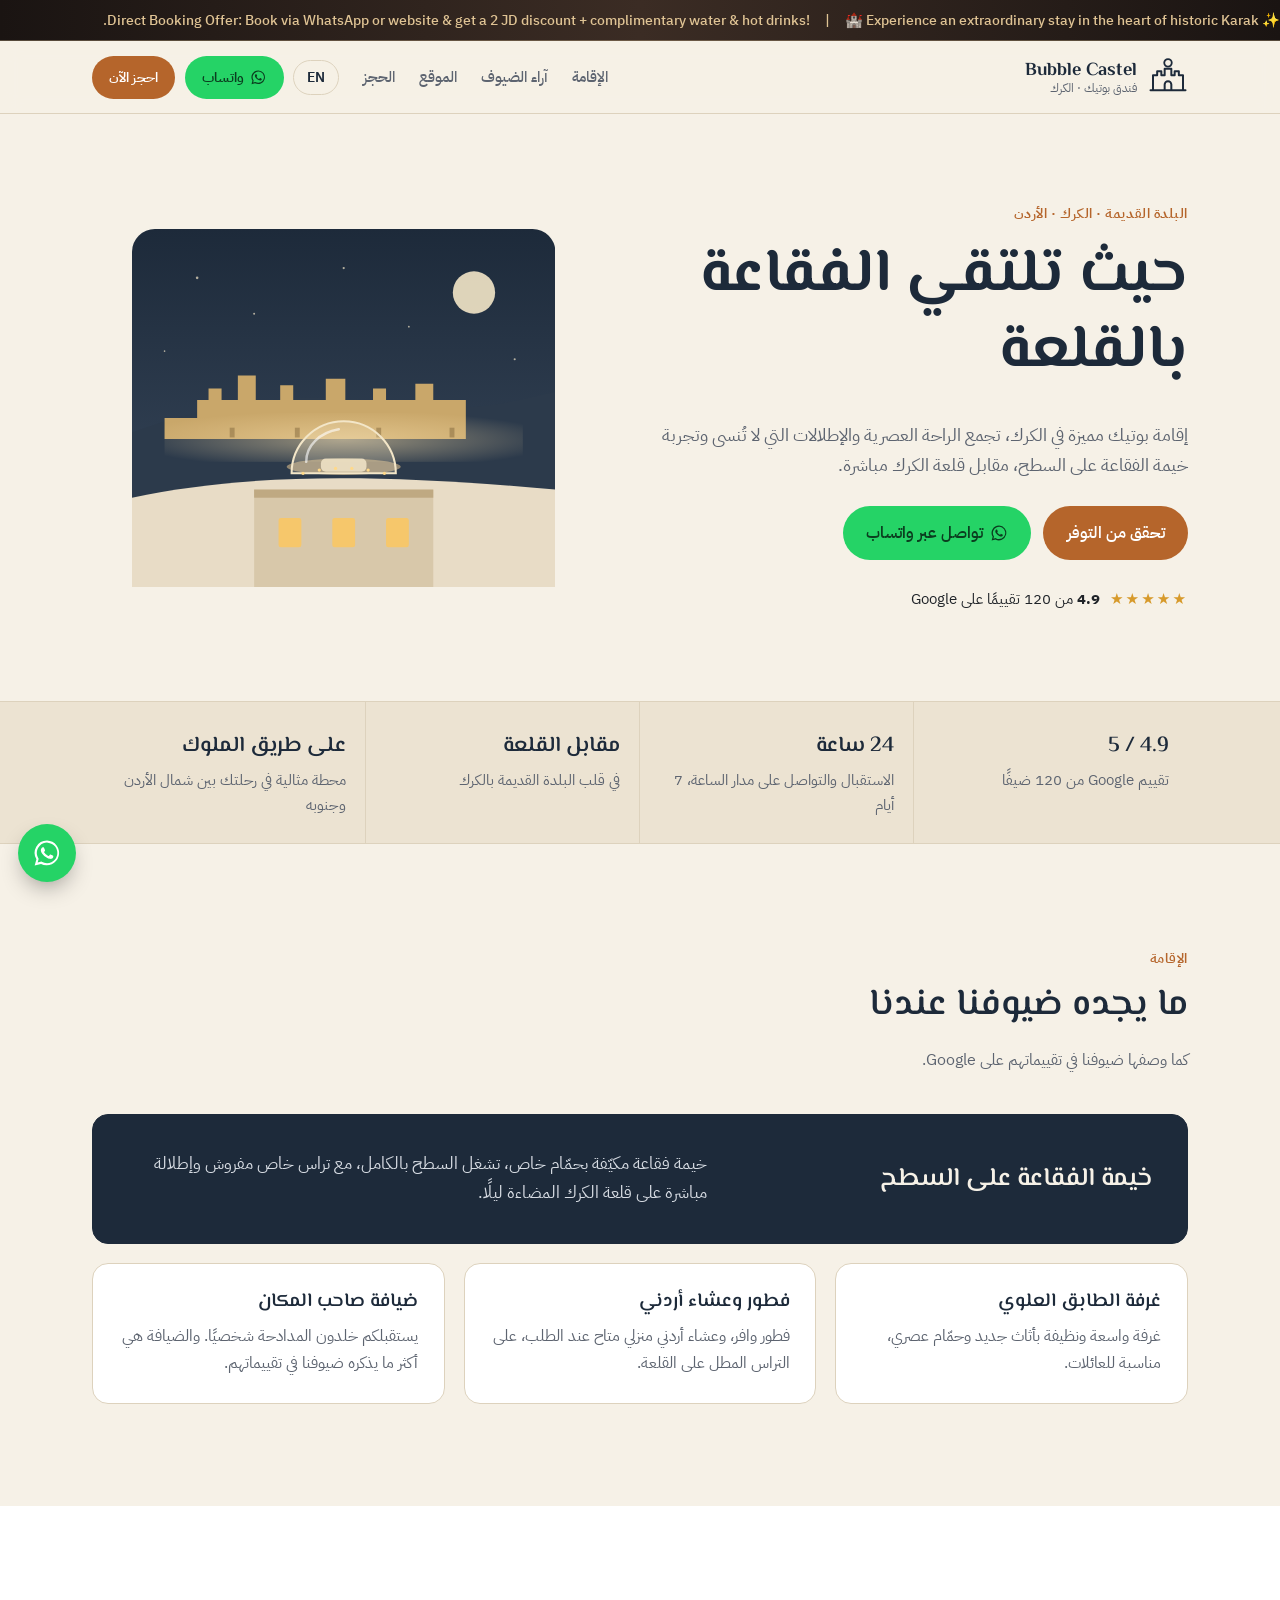
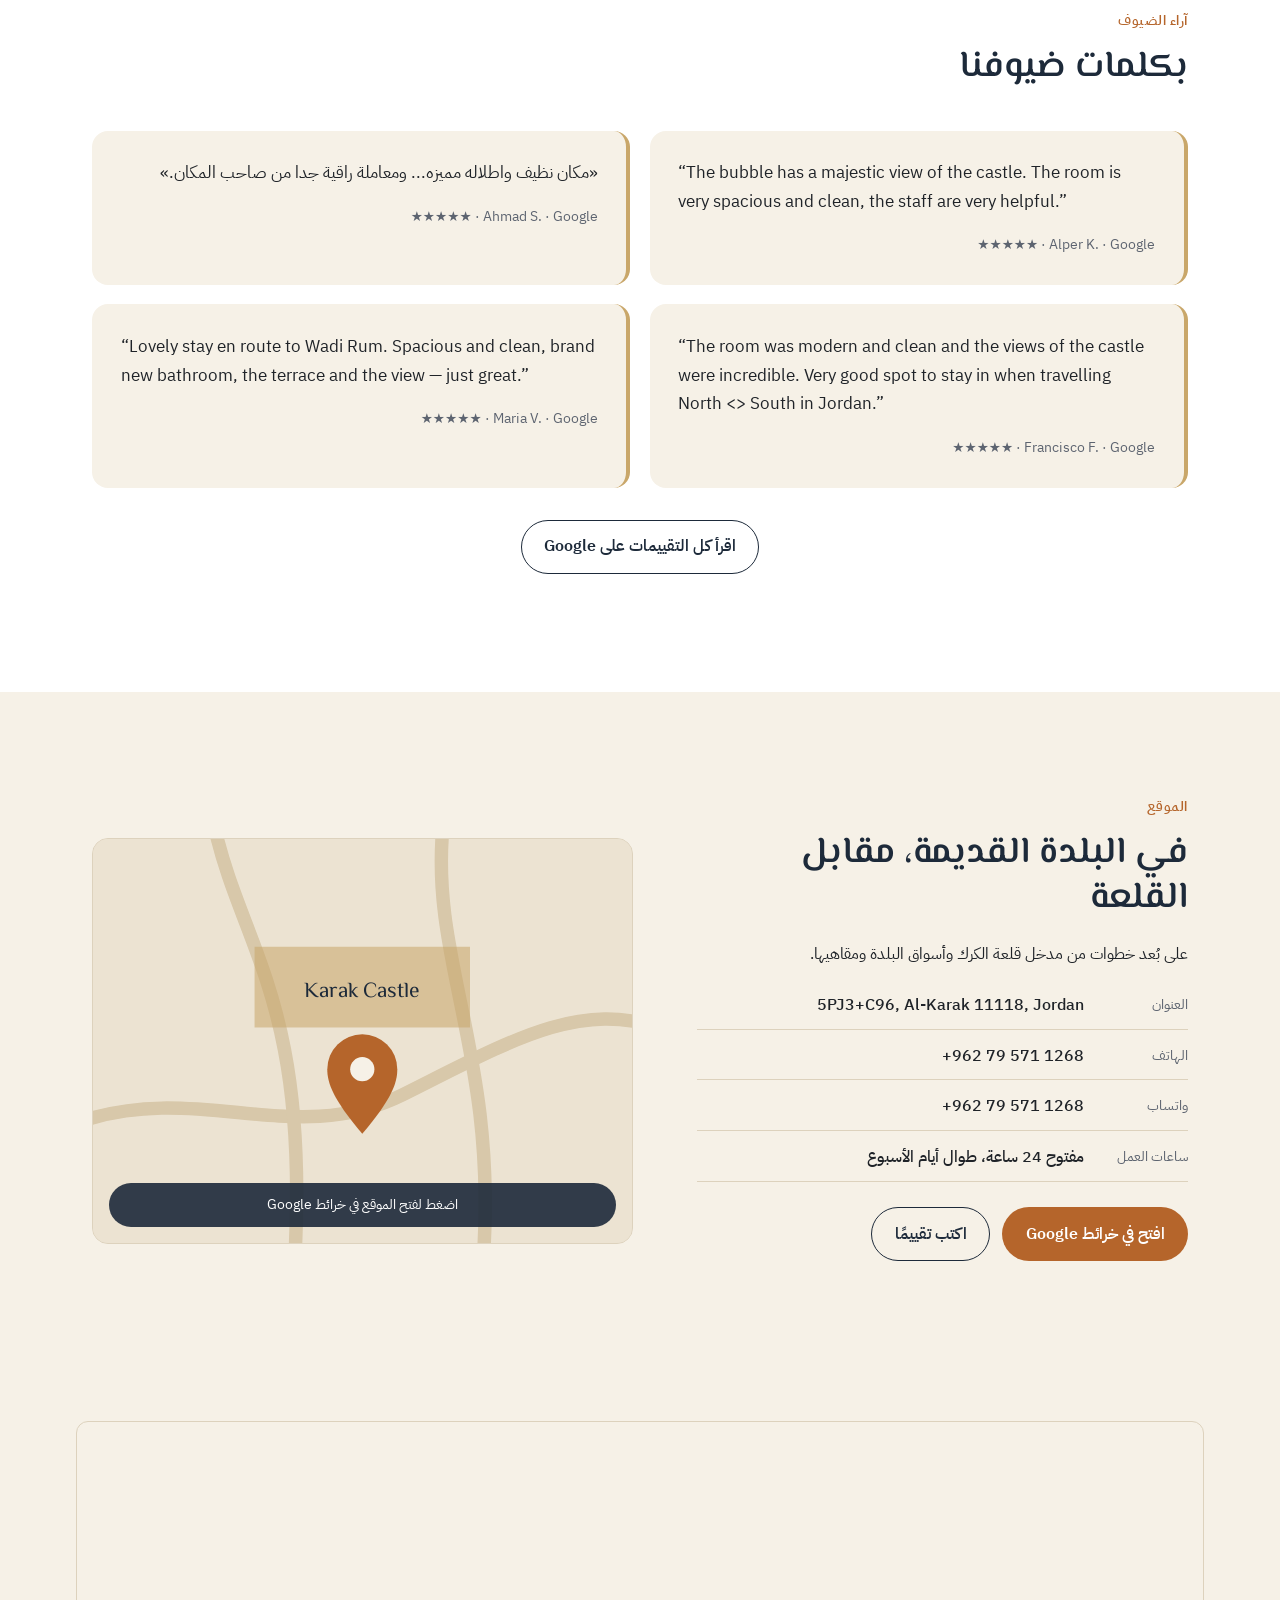
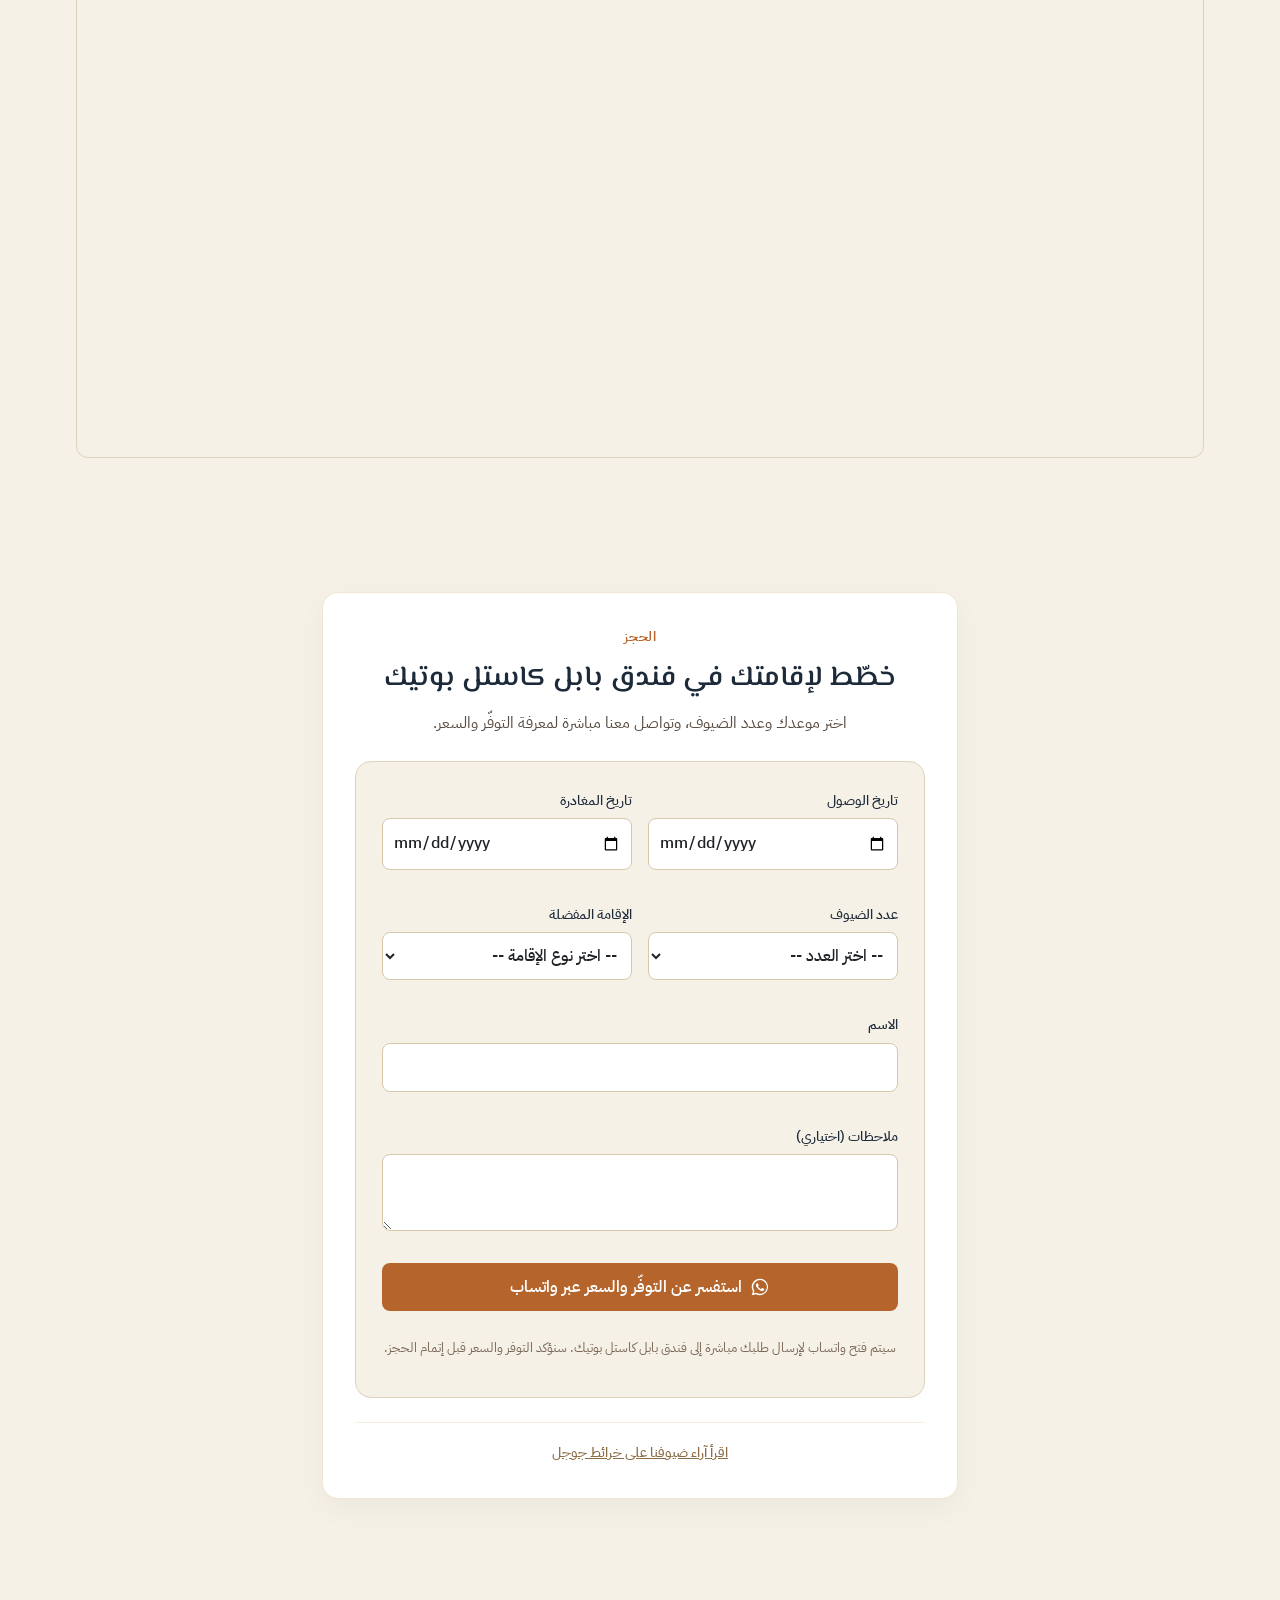
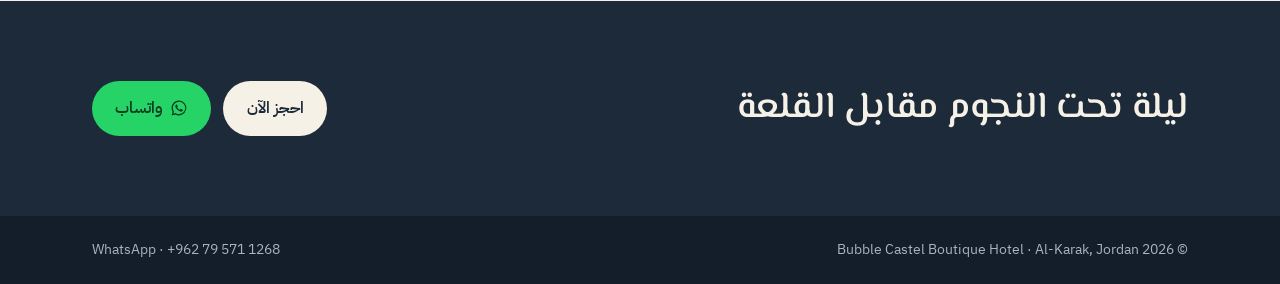
==== commit 2683c5f9: "Update fmt.Println message from 'Hello' to 'Goodbye'" ====
--- a/public/index.html
+++ b/public/index.html
@@ -51,9 +51,6 @@
   }
 }
 </script>
-<link rel="alternate" hreflang="en" href="https://bubblecastlehotel.com/" />
-<link rel="alternate" hreflang="ar" href="https://bubblecastlehotel.com/ar/" />
-<link rel="alternate" hreflang="x-default" href="https://bubblecastlehotel.com/" />
 </head>
 
 <body>
@@ -75,7 +72,7 @@
 }
 </style>
 
-<a class="skip" href="#main" data-ar="تخطي إلى المحتوى" data-en="Skip to content">تخطي إلى المحتوى</a>
+<a class="skip" href="#main" data-ar="تخطي إلى المحتوى" data-en="Skip to content"><span data-ar="تخطي إلى المحتوى" data-en="Skip to content">تخطي إلى المحتوى</span></a>
 
 <header class="site-header">
   <div class="wrap header-inner">
@@ -88,19 +85,22 @@
       </svg>
       <span class="brand-text">
         <strong>Bubble Castel</strong>
-        <small data-ar="فندق بوتيك · الكرك" data-en="Boutique Hotel · Al-Karak">فندق بوتيك · الكرك</small>
+        <small data-ar="فندق بوتيك · الكرك" data-en="Boutique Hotel · Al-Karak"><span data-ar="فندق بوتيك · الكرك" data-en="Boutique Hotel · Al-Karak">فندق بوتيك · الكرك</span></small>
       </span>
     </a>
     <nav class="nav" aria-label="القائمة">
-      <a href="#stay" data-ar="الإقامة" data-en="The Stay">الإقامة</a>
-      <a href="#reviews" data-ar="آراء الضيوف" data-en="Reviews">آراء الضيوف</a>
-      <a href="#location" data-ar="الموقع" data-en="Location">الموقع</a>
-      <a href="#booking" data-ar="الحجز" data-en="Booking">الحجز</a>
+      <a href="#stay" data-ar="الإقامة" data-en="The Stay"><span data-ar="الإقامة" data-en="The Stay">الإقامة</span></a>
+      <a href="#reviews" data-ar="آراء الضيوف" data-en="Reviews"><span data-ar="آراء الضيوف" data-en="Reviews">آراء الضيوف</span></a>
+      <a href="#location" data-ar="الموقع" data-en="Location"><span data-ar="الموقع" data-en="Location">الموقع</span></a>
+      <a href="#booking" data-ar="الحجز" data-en="Booking"><span data-ar="الحجز" data-en="Booking">الحجز</span></a>
     </nav>
     <div class="header-actions">
       <button class="lang" id="langToggle" type="button" aria-label="Switch to English">EN</button>
-      <a class="btn btn-wa btn-sm hide-sm" href="https://wa.me/962795711268" target="_blank" rel="noopener" aria-label="WhatsApp"><svg class="ic" viewBox="0 0 24 24" aria-hidden="true"><path fill="currentColor" d="M12.04 2a9.9 9.9 0 0 0-8.5 15l-1.4 5 5.1-1.3A9.9 9.9 0 1 0 12.04 2Zm0 18.1a8.2 8.2 0 0 1-4.2-1.15l-.3-.18-3 .8.8-2.95-.2-.3a8.2 8.2 0 1 1 6.9 3.78Zm4.5-6.1c-.25-.12-1.46-.72-1.69-.8-.23-.09-.39-.13-.56.12-.16.25-.64.8-.78.97-.15.16-.29.18-.54.06a6.7 6.7 0 0 1-3.3-2.9c-.25-.43.25-.4.71-1.33.08-.16.04-.3-.02-.43l-.76-1.83c-.2-.48-.4-.41-.56-.42h-.47a.9.9 0 0 0-.66.31 2.8 2.8 0 0 0-.87 2.07 4.8 4.8 0 0 0 1.01 2.55 11 11 0 0 0 4.2 3.7c1.56.68 2.18.73 2.96.62.48-.07 1.46-.6 1.67-1.18.2-.58.2-1.07.15-1.18-.06-.1-.22-.16-.47-.29Z"/></svg><span data-ar="واتساب" data-en="WhatsApp">واتساب</span></a>
-      <a class="btn btn-primary btn-sm" href="#booking" data-ar="احجز الآن" data-en="Book now">احجز الآن</a>
+      <a class="btn btn-wa btn-sm hide-sm" href="https://wa.me/962795711268" target="_blank" rel="noopener" aria-label="WhatsApp">
+        <svg class="ic" viewBox="0 0 24 24" aria-hidden="true"><path fill="currentColor" d="M12.04 2a9.9 9.9 0 0 0-8.5 15l-1.4 5 5.1-1.3A9.9 9.9 0 1 0 12.04 2Zm0 18.1a8.2 8.2 0 0 1-4.2-1.15l-.3-.18-3 .8.8-2.95-.2-.3a8.2 8.2 0 1 1 6.9 3.78Zm4.5-6.1c-.25-.12-1.46-.72-1.69-.8-.23-.09-.39-.13-.56.12-.16.25-.64.8-.78.97-.15.16-.29.18-.54.06a6.7 6.7 0 0 1-3.3-2.9c-.25-.43.25-.4.71-1.33.08-.16.04-.3-.02-.43l-.76-1.83c-.2-.48-.4-.41-.56-.42h-.47a.9.9 0 0 0-.66.31 2.8 2.8 0 0 0-.87 2.07 4.8 4.8 0 0 0 1.01 2.55 11 11 0 0 0 4.2 3.7c1.56.68 2.18.73 2.96.62.48-.07 1.46-.6 1.67-1.18.2-.58.2-1.07.15-1.18-.06-.1-.22-.16-.47-.29Z"/></svg>
+        <span data-ar="واتساب" data-en="WhatsApp">واتساب</span>
+      </a>
+      <a class="btn btn-primary btn-sm" href="#booking" data-ar="احجز الآن" data-en="Book now"><span data-ar="احجز الآن" data-en="Book now">احجز الآن</span></a>
     </div>
   </div>
 </header>
@@ -109,16 +109,19 @@
   <section class="hero" id="top">
     <div class="wrap hero-grid">
       <div class="hero-copy">
-        <p class="eyebrow" data-ar="البلدة القديمة · الكرك · الأردن" data-en="Old Town · Al-Karak · Jordan">البلدة القديمة · الكرك · الأردن</p>
-        <h1 data-ar="حيث تلتقي الفقاعة بالقلعة" data-en="Where the Bubble Meets the Castle">حيث تلتقي الفقاعة بالقلعة</h1>
-        <p class="lead" data-ar="إقامة بوتيك مميزة في الكرك، تجمع الراحة العصرية والإطلالات التي لا تُنسى وتجربة خيمة الفقاعة على السطح، مقابل قلعة الكرك مباشرة." data-en="A distinctive boutique stay in Al-Karak, where modern comfort, unforgettable views and our signature rooftop Bubble come together — directly facing Karak Castle.">إقامة بوتيك مميزة في الكرك، تجمع الراحة العصرية والإطلالات التي لا تُنسى وتجربة خيمة الفقاعة على السطح، مقابل قلعة الكرك مباشرة.</p>
+        <p class="eyebrow" data-ar="البلدة القديمة · الكرك · الأردن" data-en="Old Town · Al-Karak · Jordan"><span data-ar="البلدة القديمة · الكرك · الأردن" data-en="Old Town · Al-Karak · Jordan">البلدة القديمة · الكرك · الأردن</span></p>
+        <h1 data-ar="حيث تلتقي الفقاعة بالقلعة" data-en="Where the Bubble Meets the Castle"><span data-ar="حيث تلتقي الفقاعة بالقلعة" data-en="Where the Bubble Meets the Castle">حيث تلتقي الفقاعة بالقلعة</span></h1>
+        <p class="lead" data-ar="إقامة بوتيك مميزة في الكرك، تجمع الراحة العصرية والإطلالات التي لا تُنسى وتجربة خيمة الفقاعة على السطح، مقابل قلعة الكرك مباشرة." data-en="A distinctive boutique stay in Al-Karak, where modern comfort, unforgettable views and our signature rooftop Bubble come together — directly facing Karak Castle."><span data-ar="إقامة بوتيك مميزة في الكرك، تجمع الراحة العصرية والإطلالات التي لا تُنسى وتجربة خيمة الفقاعة على السطح، مقابل قلعة الكرك مباشرة." data-en="A distinctive boutique stay in Al-Karak, where modern comfort, unforgettable views and our signature rooftop Bubble come together — directly facing Karak Castle.">إقامة بوتيك مميزة في الكرك، تجمع الراحة العصرية والإطلالات التي لا تُنسى وتجربة خيمة الفقاعة على السطح، مقابل قلعة الكرك مباشرة.</span></p>
         <div class="hero-cta">
-          <a class="btn btn-primary" href="#booking" data-ar="تحقق من التوفر" data-en="Check availability">تحقق من التوفر</a>
-          <a class="btn btn-wa" href="https://wa.me/962795711268" target="_blank" rel="noopener"><svg class="ic" viewBox="0 0 24 24" aria-hidden="true"><path fill="currentColor" d="M12.04 2a9.9 9.9 0 0 0-8.5 15l-1.4 5 5.1-1.3A9.9 9.9 0 1 0 12.04 2Zm0 18.1a8.2 8.2 0 0 1-4.2-1.15l-.3-.18-3 .8.8-2.95-.2-.3a8.2 8.2 0 1 1 6.9 3.78Zm4.5-6.1c-.25-.12-1.46-.72-1.69-.8-.23-.09-.39-.13-.56.12-.16.25-.64.8-.78.97-.15.16-.29.18-.54.06a6.7 6.7 0 0 1-3.3-2.9c-.25-.43.25-.4.71-1.33.08-.16.04-.3-.02-.43l-.76-1.83c-.2-.48-.4-.41-.56-.42h-.47a.9.9 0 0 0-.66.31 2.8 2.8 0 0 0-.87 2.07 4.8 4.8 0 0 0 1.01 2.55 11 11 0 0 0 4.2 3.7c1.56.68 2.18.73 2.96.62.48-.07 1.46-.6 1.67-1.18.2-.58.2-1.07.15-1.18-.06-.1-.22-.16-.47-.29Z"/></svg><span data-ar="تواصل عبر واتساب" data-en="Chat on WhatsApp">تواصل عبر واتساب</span></a>
+          <a class="btn btn-primary" href="#booking" data-ar="تحقق من التوفر" data-en="Check availability"><span data-ar="تحقق من التوفر" data-en="Check availability">تحقق من التوفر</span></a>
+          <a class="btn btn-wa" href="https://wa.me/962795711268" target="_blank" rel="noopener">
+            <svg class="ic" viewBox="0 0 24 24" aria-hidden="true"><path fill="currentColor" d="M12.04 2a9.9 9.9 0 0 0-8.5 15l-1.4 5 5.1-1.3A9.9 9.9 0 1 0 12.04 2Zm0 18.1a8.2 8.2 0 0 1-4.2-1.15l-.3-.18-3 .8.8-2.95-.2-.3a8.2 8.2 0 1 1 6.9 3.78Zm4.5-6.1c-.25-.12-1.46-.72-1.69-.8-.23-.09-.39-.13-.56.12-.16.25-.64.8-.78.97-.15.16-.29.18-.54.06a6.7 6.7 0 0 1-3.3-2.9c-.25-.43.25-.4.71-1.33.08-.16.04-.3-.02-.43l-.76-1.83c-.2-.48-.4-.41-.56-.42h-.47a.9.9 0 0 0-.66.31 2.8 2.8 0 0 0-.87 2.07 4.8 4.8 0 0 0 1.01 2.55 11 11 0 0 0 4.2 3.7c1.56.68 2.18.73 2.96.62.48-.07 1.46-.6 1.67-1.18.2-.58.2-1.07.15-1.18-.06-.1-.22-.16-.47-.29Z"/></svg>
+            <span data-ar="تواصل عبر واتساب" data-en="Chat on WhatsApp">تواصل عبر واتساب</span>
+          </a>
         </div>
         <a class="rating" href="https://maps.google.com/maps?cid=13025833885898159296" target="_blank" rel="noopener">
           <span class="stars" aria-hidden="true">★★★★★</span>
-          <span><strong>4.9</strong> <span data-ar="من 120 تقييمًا على Google" data-en="from 120 Google reviews">من 120 تقييمًا على Google</span></span>
+          <span><strong>4.9</strong> <span data-ar="من 120 تقييمًا على Google" data-en="from 120 Google reviews"><span data-ar="من 120 تقييمًا على Google" data-en="from 120 Google reviews">من 120 تقييمًا على Google</span></span></span>
         </a>
       </div>
       <figure class="hero-art" aria-hidden="true">
@@ -159,36 +162,36 @@
 
   <section class="facts" aria-label="حقائق سريعة">
     <div class="wrap facts-grid">
-      <div class="fact"><span class="fact-k">4.9 / 5</span><span class="fact-v" data-ar="تقييم Google من 120 ضيفًا" data-en="Google rating from 120 guests">تقييم Google من 120 ضيفًا</span></div>
-      <div class="fact"><span class="fact-k" data-ar="24 ساعة" data-en="24 hours">24 ساعة</span><span class="fact-v" data-ar="الاستقبال والتواصل على مدار الساعة، 7 أيام" data-en="Reception and contact around the clock, 7 days">الاستقبال والتواصل على مدار الساعة، 7 أيام</span></div>
-      <div class="fact"><span class="fact-k" data-ar="مقابل القلعة" data-en="Facing the castle">مقابل القلعة</span><span class="fact-v" data-ar="في قلب البلدة القديمة بالكرك" data-en="In the heart of Karak's old town">في قلب البلدة القديمة بالكرك</span></div>
-      <div class="fact"><span class="fact-k" data-ar="على طريق الملوك" data-en="On the King's Highway">على طريق الملوك</span><span class="fact-v" data-ar="محطة مثالية في رحلتك بين شمال الأردن وجنوبه" data-en="An ideal stop when travelling between north and south Jordan">محطة مثالية في رحلتك بين شمال الأردن وجنوبه</span></div>
+      <div class="fact"><span class="fact-k">4.9 / 5</span><span class="fact-v" data-ar="تقييم Google من 120 ضيفًا" data-en="Google rating from 120 guests"><span data-ar="تقييم Google من 120 ضيفًا" data-en="Google rating from 120 guests">تقييم Google من 120 ضيفًا</span></span></div>
+      <div class="fact"><span class="fact-k" data-ar="24 ساعة" data-en="24 hours"><span data-ar="24 ساعة" data-en="24 hours">24 ساعة</span></span><span class="fact-v" data-ar="الاستقبال والتواصل على مدار الساعة، 7 أيام" data-en="Reception and contact around the clock, 7 days"><span data-ar="الاستقبال والتواصل على مدار الساعة، 7 أيام" data-en="Reception and contact around the clock, 7 days">الاستقبال والتواصل على مدار الساعة، 7 أيام</span></span></div>
+      <div class="fact"><span class="fact-k" data-ar="مقابل القلعة" data-en="Facing the castle"><span data-ar="مقابل القلعة" data-en="Facing the castle">مقابل القلعة</span></span><span class="fact-v" data-ar="في قلب البلدة القديمة بالكرك" data-en="In the heart of Karak's old town"><span data-ar="في قلب البلدة القديمة بالكرك" data-en="In the heart of Karak's old town">في قلب البلدة القديمة بالكرك</span></span></div>
+      <div class="fact"><span class="fact-k" data-ar="على طريق الملوك" data-en="On the King's Highway"><span data-ar="على طريق الملوك" data-en="On the King's Highway">على طريق الملوك</span></span><span class="fact-v" data-ar="محطة مثالية في رحلتك بين شمال الأردن وجنوبه" data-en="An ideal stop when travelling between north and south Jordan"><span data-ar="محطة مثالية في رحلتك بين شمال الأردن وجنوبه" data-en="An ideal stop when travelling between north and south Jordan">محطة مثالية في رحلتك بين شمال الأردن وجنوبه</span></span></div>
     </div>
   </section>
 
   <section class="section" id="stay">
     <div class="wrap">
       <header class="section-head">
-        <p class="eyebrow" data-ar="الإقامة" data-en="The Stay">الإقامة</p>
-        <h2 data-ar="ما يجده ضيوفنا عندنا" data-en="What our guests find here">ما يجده ضيوفنا عندنا</h2>
-        <p class="muted" data-ar="كما وصفها ضيوفنا في تقييماتهم على Google." data-en="As described by our guests in their Google reviews.">كما وصفها ضيوفنا في تقييماتهم على Google.</p>
+        <p class="eyebrow" data-ar="الإقامة" data-en="The Stay"><span data-ar="الإقامة" data-en="The Stay">الإقامة</span></p>
+        <h2 data-ar="ما يجده ضيوفنا عندنا" data-en="What our guests find here"><span data-ar="ما يجده ضيوفنا عندنا" data-en="What our guests find here">ما يجده ضيوفنا عندنا</span></h2>
+        <p class="muted" data-ar="كما وصفها ضيوفنا في تقييماتهم على Google." data-en="As described by our guests in their Google reviews."><span data-ar="كما وصفها ضيوفنا في تقييماتهم على Google." data-en="As described by our guests in their Google reviews.">كما وصفها ضيوفنا في تقييماتهم على Google.</span></p>
       </header>
       <div class="cards">
         <article class="card card-feature">
-          <h3 data-ar="خيمة الفقاعة على السطح" data-en="The Rooftop Bubble">خيمة الفقاعة على السطح</h3>
-          <p data-ar="خيمة فقاعة مكيّفة بحمّام خاص، تشغل السطح بالكامل، مع تراس خاص مفروش وإطلالة مباشرة على قلعة الكرك المضاءة ليلًا." data-en="An air-conditioned bubble tent with its own en-suite bathroom, occupying the whole rooftop, with a private furnished terrace and a direct view of Karak Castle, lit up at night.">خيمة فقاعة مكيّفة بحمّام خاص، تشغل السطح بالكامل، مع تراس خاص مفروش وإطلالة مباشرة على قلعة الكرك المضاءة ليلًا.</p>
+          <h3 data-ar="خيمة الفقاعة على السطح" data-en="The Rooftop Bubble"><span data-ar="خيمة الفقاعة على السطح" data-en="The Rooftop Bubble">خيمة الفقاعة على السطح</span></h3>
+          <p data-ar="خيمة فقاعة مكيّفة بحمّام خاص، تشغل السطح بالكامل، مع تراس خاص مفروش وإطلالة مباشرة على قلعة الكرك المضاءة ليلًا." data-en="An air-conditioned bubble tent with its own en-suite bathroom, occupying the whole rooftop, with a private furnished terrace and a direct view of Karak Castle, lit up at night."><span data-ar="خيمة فقاعة مكيّفة بحمّام خاص، تشغل السطح بالكامل، مع تراس خاص مفروش وإطلالة مباشرة على قلعة الكرك المضاءة ليلًا." data-en="An air-conditioned bubble tent with its own en-suite bathroom, occupying the whole rooftop, with a private furnished terrace and a direct view of Karak Castle, lit up at night.">خيمة فقاعة مكيّفة بحمّام خاص، تشغل السطح بالكامل، مع تراس خاص مفروش وإطلالة مباشرة على قلعة الكرك المضاءة ليلًا.</span></p>
         </article>
         <article class="card">
-          <h3 data-ar="غرفة الطابق العلوي" data-en="Upper-floor room">غرفة الطابق العلوي</h3>
-          <p data-ar="غرفة واسعة ونظيفة بأثاث جديد وحمّام عصري، مناسبة للعائلات." data-en="A spacious, clean room with new furnishings and a modern bathroom, suited to families.">غرفة واسعة ونظيفة بأثاث جديد وحمّام عصري، مناسبة للعائلات.</p>
+          <h3 data-ar="غرفة الطابق العلوي" data-en="Upper-floor room"><span data-ar="غرفة الطابق العلوي" data-en="Upper-floor room">غرفة الطابق العلوي</span></h3>
+          <p data-ar="غرفة واسعة ونظيفة بأثاث جديد وحمّام عصري، مناسبة للعائلات." data-en="A spacious, clean room with new furnishings and a modern bathroom, suited to families."><span data-ar="غرفة واسعة ونظيفة بأثاث جديد وحمّام عصري، مناسبة للعائلات." data-en="A spacious, clean room with new furnishings and a modern bathroom, suited to families.">غرفة واسعة ونظيفة بأثاث جديد وحمّام عصري، مناسبة للعائلات.</span></p>
         </article>
         <article class="card">
-          <h3 data-ar="فطور وعشاء أردني" data-en="Breakfast & Jordanian dinner">فطور وعشاء أردني</h3>
-          <p data-ar="فطور وافر، وعشاء أردني منزلي متاح عند الطلب، على التراس المطل على القلعة." data-en="A generous breakfast, plus home-cooked Jordanian dinner available on request, served on the terrace facing the castle.">فطور وافر، وعشاء أردني منزلي متاح عند الطلب، على التراس المطل على القلعة.</p>
+          <h3 data-ar="فطور وعشاء أردني" data-en="Breakfast & Jordanian dinner"><span data-ar="فطور وعشاء أردني" data-en="Breakfast & Jordanian dinner">فطور وعشاء أردني</span></h3>
+          <p data-ar="فطور وافر، وعشاء أردني منزلي متاح عند الطلب، على التراس المطل على القلعة." data-en="A generous breakfast, plus home-cooked Jordanian dinner available on request, served on the terrace facing the castle."><span data-ar="فطور وافر، وعشاء أردني منزلي متاح عند الطلب، على التراس المطل على القلعة." data-en="A generous breakfast, plus home-cooked Jordanian dinner available on request, served on the terrace facing the castle.">فطور وافر، وعشاء أردني منزلي متاح عند الطلب، على التراس المطل على القلعة.</span></p>
         </article>
         <article class="card">
-          <h3 data-ar="ضيافة صاحب المكان" data-en="Hosted by the owner">ضيافة صاحب المكان</h3>
-          <p data-ar="يستقبلكم خلدون المدادحة شخصيًا. والضيافة هي أكثر ما يذكره ضيوفنا في تقييماتهم." data-en="You are welcomed personally by Khaldoun Al-Madadha. Hospitality is what our guests mention most in their reviews.">يستقبلكم خلدون المدادحة شخصيًا. والضيافة هي أكثر ما يذكره ضيوفنا في تقييماتهم.</p>
+          <h3 data-ar="ضيافة صاحب المكان" data-en="Hosted by the owner"><span data-ar="ضيافة صاحب المكان" data-en="Hosted by the owner">ضيافة صاحب المكان</span></h3>
+          <p data-ar="يستقبلكم خلدون المدادحة شخصيًا. والضيافة هي أكثر ما يذكره ضيوفنا في تقييماتهم." data-en="You are welcomed personally by Khaldoun Al-Madadha. Hospitality is what our guests mention most in their reviews."><span data-ar="يستقبلكم خلدون المدادحة شخصيًا. والضيافة هي أكثر ما يذكره ضيوفنا في تقييماتهم." data-en="You are welcomed personally by Khaldoun Al-Madadha. Hospitality is what our guests mention most in their reviews.">يستقبلكم خلدون المدادحة شخصيًا. والضيافة هي أكثر ما يذكره ضيوفنا في تقييماتهم.</span></p>
         </article>
       </div>
     </div>
@@ -197,8 +200,8 @@
   <section class="section section-alt" id="reviews">
     <div class="wrap">
       <header class="section-head">
-        <p class="eyebrow" data-ar="آراء الضيوف" data-en="Guest reviews">آراء الضيوف</p>
-        <h2 data-ar="بكلمات ضيوفنا" data-en="In our guests' words">بكلمات ضيوفنا</h2>
+        <p class="eyebrow" data-ar="آراء الضيوف" data-en="Guest reviews"><span data-ar="آراء الضيوف" data-en="Guest reviews">آراء الضيوف</span></p>
+        <h2 data-ar="بكلمات ضيوفنا" data-en="In our guests' words"><span data-ar="بكلمات ضيوفنا" data-en="In our guests' words">بكلمات ضيوفنا</span></h2>
       </header>
       <div class="quotes">
         <blockquote class="quote">
@@ -219,7 +222,7 @@
         </blockquote>
       </div>
       <p class="center">
-        <a class="btn btn-ghost" href="https://maps.google.com/maps?cid=13025833885898159296" target="_blank" rel="noopener" data-ar="اقرأ كل التقييمات على Google" data-en="Read all reviews on Google">اقرأ كل التقييمات على Google</a>
+        <a class="btn btn-ghost" href="https://maps.google.com/maps?cid=13025833885898159296" target="_blank" rel="noopener" data-ar="اقرأ كل التقييمات على Google" data-en="Read all reviews on Google"><span data-ar="اقرأ كل التقييمات على Google" data-en="Read all reviews on Google">اقرأ كل التقييمات على Google</span></a>
       </p>
     </div>
   </section>
@@ -227,18 +230,18 @@
   <section class="section" id="location">
     <div class="wrap location-grid">
       <div>
-        <p class="eyebrow" data-ar="الموقع" data-en="Location">الموقع</p>
-        <h2 data-ar="في البلدة القديمة، مقابل القلعة" data-en="In the old town, facing the castle">في البلدة القديمة، مقابل القلعة</h2>
-        <p data-ar="على بُعد خطوات من مدخل قلعة الكرك وأسواق البلدة ومقاهيها." data-en="A short walk from the Karak Castle entrance, the old-town shops and cafés.">على بُعد خطوات من مدخل قلعة الكرك وأسواق البلدة ومقاهيها.</p>
+        <p class="eyebrow" data-ar="الموقع" data-en="Location"><span data-ar="الموقع" data-en="Location">الموقع</span></p>
+        <h2 data-ar="في البلدة القديمة، مقابل القلعة" data-en="In the old town, facing the castle"><span data-ar="في البلدة القديمة، مقابل القلعة" data-en="In the old town, facing the castle">في البلدة القديمة، مقابل القلعة</span></h2>
+        <p data-ar="على بُعد خطوات من مدخل قلعة الكرك وأسواق البلدة ومقاهيها." data-en="A short walk from the Karak Castle entrance, the old-town shops and cafés."><span data-ar="على بُعد خطوات من مدخل قلعة الكرك وأسواق البلدة ومقاهيها." data-en="A short walk from the Karak Castle entrance, the old-town shops and cafés.">على بُعد خطوات من مدخل قلعة الكرك وأسواق البلدة ومقاهيها.</span></p>
         <dl class="contact">
-          <div><dt data-ar="العنوان" data-en="Address">العنوان</dt><dd>5PJ3+C96, Al-Karak 11118, Jordan</dd></div>
-          <div><dt data-ar="الهاتف" data-en="Phone">الهاتف</dt><dd><a href="tel:+962795711268" dir="ltr">+962 79 571 1268</a></dd></div>
-          <div><dt data-ar="واتساب" data-en="WhatsApp">واتساب</dt><dd><a href="https://wa.me/962795711268" target="_blank" rel="noopener" dir="ltr">+962 79 571 1268</a></dd></div>
-          <div><dt data-ar="ساعات العمل" data-en="Hours">ساعات العمل</dt><dd data-ar="مفتوح 24 ساعة، طوال أيام الأسبوع" data-en="Open 24 hours, every day">مفتوح 24 ساعة، طوال أيام الأسبوع</dd></div>
+          <div><dt data-ar="العنوان" data-en="Address"><span data-ar="العنوان" data-en="Address">العنوان</span></dt><dd>5PJ3+C96, Al-Karak 11118, Jordan</dd></div>
+          <div><dt data-ar="الهاتف" data-en="Phone"><span data-ar="الهاتف" data-en="Phone">الهاتف</span></dt><dd><a href="tel:+962795711268" dir="ltr">+962 79 571 1268</a></dd></div>
+          <div><dt data-ar="واتساب" data-en="WhatsApp"><span data-ar="واتساب" data-en="WhatsApp">واتساب</span></dt><dd><a href="https://wa.me/962795711268" target="_blank" rel="noopener" dir="ltr">+962 79 571 1268</a></dd></div>
+          <div><dt data-ar="ساعات العمل" data-en="Hours"><span data-ar="ساعات العمل" data-en="Hours">ساعات العمل</span></dt><dd data-ar="مفتوح 24 ساعة، طوال أيام الأسبوع" data-en="Open 24 hours, every day"><span data-ar="مفتوح 24 ساعة، طوال أيام الأسبوع" data-en="Open 24 hours, every day">مفتوح 24 ساعة، طوال أيام الأسبوع</span></dd></div>
         </dl>
         <div class="hero-cta">
-          <a class="btn btn-primary" href="https://maps.google.com/maps?cid=13025833885898159296" target="_blank" rel="noopener" data-ar="افتح في خرائط Google" data-en="Open in Google Maps">افتح في خرائط Google</a>
-          <a class="btn btn-ghost" href="https://search.google.com/local/writereview?placeid=ChIJq_pXM093AxURwLQ0yOcOxbQ" target="_blank" rel="noopener" data-ar="اكتب تقييمًا" data-en="Write a review">اكتب تقييمًا</a>
+          <a class="btn btn-primary" href="https://maps.google.com/maps?cid=13025833885898159296" target="_blank" rel="noopener" data-ar="افتح في خرائط Google" data-en="Open in Google Maps"><span data-ar="افتح في خرائط Google" data-en="Open in Google Maps">افتح في خرائط Google</span></a>
+          <a class="btn btn-ghost" href="https://search.google.com/local/writereview?placeid=ChIJq_pXM093AxURwLQ0yOcOxbQ" target="_blank" rel="noopener" data-ar="اكتب تقييمًا" data-en="Write a review"><span data-ar="اكتب تقييمًا" data-en="Write a review">اكتب تقييمًا</span></a>
         </div>
       </div>
       <a class="map-wrap map-card" href="https://maps.google.com/maps?cid=13025833885898159296" target="_blank" rel="noopener">
@@ -249,44 +252,56 @@
           <text x="200" y="117" text-anchor="middle" font-family="El Messiri, sans-serif" font-size="16" fill="#1d2a3a">Karak Castle</text>
           <g transform="translate(200 185)"><path d="M0 34 C-22 8 -26 -4 -26 -14 a26 26 0 0 1 52 0 c0 10 -4 22 -26 48z" fill="#b5652b"/><circle cx="0" cy="-14" r="9" fill="#f6f1e7"/></g>
         </svg>
-        <span class="map-label" data-ar="اضغط لفتح الموقع في خرائط Google" data-en="Tap to open in Google Maps">اضغط لفتح الموقع في خرائط Google</span>
+        <span class="map-label" data-ar="اضغط لفتح الموقع في خرائط Google" data-en="Tap to open in Google Maps"><span data-ar="اضغط لفتح الموقع في خرائط Google" data-en="Tap to open in Google Maps">اضغط لفتح الموقع في خرائط Google</span></span>
       </a>
     </div>
   </section>
 
-  <iframe src="https://www.google.com/maps/embed?pb=!1m18!1m12!1m3!1d3413.42787914335!2d35.70604722331877!3d31.1811474743711!2m3!1f0!2f0!3f0!3m2!1i1024!2i768!4f13.1!3m3!1m2!1s0x1503774f3357faab%3A0xb4c50ee7c834b4c0!2sBUBBLE%20CASTLE%20Boutique%20Hotel!5e0!3m2!1sar!2sjo!4v1792878571707!5m2!1sar!2sjo" width="600" height="450" style="border:0;" allowfullscreen="" loading="lazy" referrerpolicy="strict-origin-when-cross-origin"></iframe>
-
-  <!-- قسم الحجز المحدث والمصحح نهائياً (بدون بوكينج وبطاقة متناسقة بالاسم الرسمي Bubble Castel Boutique Hotel) -->
+  <!-- الخريطة المتجاوبة بـ 16:9 مع العنوان التقني السليم -->
+  <div style="position: relative; width: 100%; max-width: 1160px; margin: 2rem auto; padding: 0 1rem;">
+    <div style="position: relative; width: 100%; padding-bottom: 56.25%; height: 0; overflow: hidden; border-radius: 12px; border: 1px solid var(--line);">
+      <iframe src="https://www.google.com/maps/embed?pb=!1m18!1m12!1m3!1d3413.42787914335!2d35.70604722331877!3d31.1811474743711!2m3!1f0!2f0!3f0!3m2!1i1024!2i768!4f13.1!3m3!1m2!1s0x1503774f3357faab%3A0xb4c50ee7c834b4c0!2sBUBBLE%20CASTLE%20Boutique%20Hotel!5e0!3m2!1sar!2sjo!4v1792878571707!5m2!1sar!2sjo" width="100%" height="100%" style="border:0; position: absolute; top: 0; left: 0;" allowfullscreen="" loading="lazy" referrerpolicy="strict-origin-when-cross-origin" title="موقع Bubble Castel Boutique Hotel على خرائط Google"></iframe>
+    </div>
+  </div>
+
+  <!-- قسم الحجز المحدث بالمعرفات والخيارات الإجبارية الصارمة -->
   <section class="section booking-section" id="booking">
     <div class="wrap booking-wrapper" style="max-width: 700px; margin: 0 auto;">
       <div class="booking-card" style="background: #fff; border: 1px solid rgba(223, 195, 148, 0.4); border-radius: 16px; padding: 32px; box-shadow: 0 10px 30px rgba(0,0,0,0.04);">
         <header class="booking-header" style="text-align: center; margin-bottom: 24px;">
-          <p class="eyebrow" data-ar="الحجز" data-en="Booking">الحجز</p>
-          <h2 data-ar="خطّط لإقامتك في فندق بابل كاستل بوتيك" data-en="Plan your stay at Bubble Castel Boutique Hotel" style="margin-top: 8px; font-size: 1.75rem; color: #1d2a3a;">خطّط لإقامتك في فندق بابل كاستل بوتيك</h2>
-          <p class="muted" data-ar="اختر موعدك وعدد الضيوف، وتواصل معنا مباشرة لمعرفة التوفّر والسعر." data-en="Choose your dates and number of guests, and contact us directly for availability and rates." style="margin-top: 8px; color: #5a4d41;">اختر موعدك وعدد الضيوف، وتواصل معنا مباشرة لمعرفة التوفّر والسعر.</p>
+          <p class="eyebrow" data-ar="الحجز" data-en="Booking"><span data-ar="الحجز" data-en="Booking">الحجز</span></p>
+          <h2 data-ar="خطّط لإقامتك في فندق بابل كاستل بوتيك" data-en="Plan your stay at Bubble Castel Boutique Hotel" style="margin-top: 8px; font-size: 1.75rem; color: #1d2a3a;"><span data-ar="خطّط لإقامتك في فندق بابل كاستل بوتيك" data-en="Plan your stay at Bubble Castel Boutique Hotel">خطّط لإقامتك في فندق بابل كاستل بوتيك</span></h2>
+          <p class="muted" data-ar="اختر موعدك وعدد الضيوف، وتواصل معنا مباشرة لمعرفة التوفّر والسعر." data-en="Choose your dates and number of guests, and contact us directly for availability and rates." style="margin-top: 8px; color: #5a4d41;"><span data-ar="اختر موعدك وعدد الضيوف، وتواصل معنا مباشرة لمعرفة التوفّر والسعر." data-en="Choose your dates and number of guests, and contact us directly for availability and rates.">اختر موعدك وعدد الضيوف، وتواصل معنا مباشرة لمعرفة التوفّر والسعر.</span></p>
         </header>
 
         <form class="book-form" id="bookFormAr" novalidate>
           <div class="booking-form-row" style="display: grid; grid-template-columns: 1fr 1fr; gap: 16px; margin-bottom: 16px;">
             <label class="booking-field" style="display: flex; flex-direction: column; gap: 6px;">
-              <span data-ar="تاريخ الوصول" data-en="Check-in">تاريخ الوصول</span>
+              <span data-ar="تاريخ الوصول" data-en="Check-in"><span data-ar="تاريخ الوصول" data-en="Check-in">تاريخ الوصول</span></span>
               <input type="date" name="checkin" required class="booking-input" style="padding: 10px; border: 1px solid #d8c8aa; border-radius: 8px;">
             </label>
             <label class="booking-field" style="display: flex; flex-direction: column; gap: 6px;">
-              <span data-ar="تاريخ المغادرة" data-en="Check-out">تاريخ المغادرة</span>
+              <span data-ar="تاريخ المغادرة" data-en="Check-out"><span data-ar="تاريخ المغادرة" data-en="Check-out">تاريخ المغادرة</span></span>
               <input type="date" name="checkout" required class="booking-input" style="padding: 10px; border: 1px solid #d8c8aa; border-radius: 8px;">
             </label>
           </div>
           <div class="booking-form-row" style="display: grid; grid-template-columns: 1fr 1fr; gap: 16px; margin-bottom: 16px;">
             <label class="booking-field" style="display: flex; flex-direction: column; gap: 6px;">
-              <span data-ar="عدد الضيوف" data-en="Guests">عدد الضيوف</span>
-              <select name="guests" class="booking-input" style="padding: 10px; border: 1px solid #d8c8aa; border-radius: 8px;">
-                <option>1</option><option selected>2</option><option>3</option><option>4</option><option>5</option><option>6</option>
+              <span data-ar="عدد الضيوف" data-en="Guests"><span data-ar="عدد الضيوف" data-en="Guests">عدد الضيوف</span></span>
+              <select name="guests" required class="booking-input" style="padding: 10px; border: 1px solid #d8c8aa; border-radius: 8px;">
+                <option value="" disabled selected data-ar="-- اختر العدد --" data-en="-- Select guests --">-- اختر العدد --</option>
+                <option value="1">1</option>
+                <option value="2">2</option>
+                <option value="3">3</option>
+                <option value="4">4</option>
+                <option value="5">5</option>
+                <option value="6">6</option>
               </select>
             </label>
             <label class="booking-field" style="display: flex; flex-direction: column; gap: 6px;">
-              <span data-ar="الإقامة المفضلة" data-en="Preferred stay">الإقامة المفضلة</span>
-              <select name="room" class="booking-input" style="padding: 10px; border: 1px solid #d8c8aa; border-radius: 8px;">
+              <span data-ar="الإقامة المفضلة" data-en="Preferred stay"><span data-ar="الإقامة المفضلة" data-en="Preferred stay">الإقامة المفضلة</span></span>
+              <select name="room" required class="booking-input" style="padding: 10px; border: 1px solid #d8c8aa; border-radius: 8px;">
+                <option value="" disabled selected data-ar="-- اختر نوع الإقامة --" data-en="-- Select stay --">-- اختر نوع الإقامة --</option>
                 <option value="Rooftop Bubble" data-ar="خيمة الفقاعة على السطح" data-en="Rooftop Bubble">خيمة الفقاعة على السطح</option>
                 <option value="Upper-floor room" data-ar="غرفة الطابق العلوي" data-en="Upper-floor room">غرفة الطابق العلوي</option>
                 <option value="Not sure yet" data-ar="لم أقرر بعد" data-en="Not sure yet">لم أقرر بعد</option>
@@ -294,26 +309,26 @@
             </label>
           </div>
           <label class="booking-field booking-field-full" style="display: flex; flex-direction: column; gap: 6px; margin-bottom: 16px;">
-            <span data-ar="الاسم" data-en="Name">الاسم</span>
+            <span data-ar="الاسم" data-en="Name"><span data-ar="الاسم" data-en="Name">الاسم</span></span>
             <input type="text" name="name" autocomplete="name" required class="booking-input" style="padding: 10px; border: 1px solid #d8c8aa; border-radius: 8px;">
           </label>
           <label class="booking-field booking-field-full" style="display: flex; flex-direction: column; gap: 6px; margin-bottom: 16px;">
-            <span data-ar="ملاحظات (اختياري)" data-en="Notes (optional)">ملاحظات (اختياري)</span>
+            <span data-ar="ملاحظات (اختياري)" data-en="Notes (optional)"><span data-ar="ملاحظات (اختياري)" data-en="Notes (optional)">ملاحظات (اختياري)</span></span>
             <textarea name="notes" rows="2" class="booking-input" style="padding: 10px; border: 1px solid #d8c8aa; border-radius: 8px;"></textarea>
           </label>
           
-          <p class="form-error" id="formErrorAr" role="alert" tabindex="-1" hidden style="color: #b91c1c; font-size: 0.85rem; margin-bottom: 12px;"></p>
+          <p class="form-error" id="formErrorAr" role="alert" tabindex="-1" hidden style="font-size: 0.85rem; margin-bottom: 12px; font-weight: 500;"></p>
           
           <button class="btn btn-primary btn-block booking-submit-btn" type="submit" style="width: 100%; display: flex; align-items: center; justify-content: center; gap: 8px; padding: 12px; background: #b5652b; color: #fff; border-radius: 8px; font-weight: 600; text-decoration: none; border: none; cursor: pointer;">
             <svg class="ic" viewBox="0 0 24 24" aria-hidden="true" style="width: 20px; height: 20px;"><path fill="currentColor" d="M12.04 2a9.9 9.9 0 0 0-8.5 15l-1.4 5 5.1-1.3A9.9 9.9 0 1 0 12.04 2Zm0 18.1a8.2 8.2 0 0 1-4.2-1.15l-.3-.18-3 .8.8-2.95-.2-.3a8.2 8.2 0 1 1 6.9 3.78Zm4.5-6.1c-.25-.12-1.46-.72-1.69-.8-.23-.09-.39-.13-.56.12-.16.25-.64.8-.78.97-.15.16-.29.18-.54.06a6.7 6.7 0 0 1-3.3-2.9c-.25-.43.25-.4.71-1.33.08-.16.04-.3-.02-.43l-.76-1.83c-.2-.48-.4-.41-.56-.42h-.47a.9.9 0 0 0-.66.31 2.8 2.8 0 0 0-.87 2.07 4.8 4.8 0 0 0 1.01 2.55 11 11 0 0 0 4.2 3.7c1.56.68 2.18.73 2.96.62.48-.07 1.46-.6 1.67-1.18.2-.58.2-1.07.15-1.18-.06-.1-.22-.16-.47-.29Z"/></svg>
-            <span data-ar="استفسر عن التوفّر والسعر" data-en="Inquire about availability & rates">استفسر عن التوفّر والسعر</span>
+            <span data-ar="استفسر عن التوفّر والسعر عبر واتساب" data-en="Check Availability & Rates on WhatsApp">استفسر عن التوفّر والسعر عبر واتساب</span>
           </button>
           
-          <p class="booking-note" style="text-align: center; font-size: 0.8rem; color: #7a6858; margin-top: 10px;" data-ar="سنؤكد لك التوفّر والسعر قبل إتمام الحجز." data-en="We will confirm availability and rates with you before finalizing.">سنؤكد لك التوفّر والسعر قبل إتمام الحجز.</p>
+          <p class="booking-note" style="text-align: center; font-size: 0.8rem; color: #7a6858; margin-top: 10px;" data-ar="سيتم فتح واتساب لإرسال طلبك مباشرة إلى فندق بابل كاستل بوتيك. سنؤكد التوفر والسعر قبل إتمام الحجز." data-en="WhatsApp will open with your booking request ready to send to Bubble Castel Boutique Hotel. We will confirm availability and rates before finalizing your reservation."><span data-ar="سيتم فتح واتساب لإرسال طلبك مباشرة إلى فندق بابل كاستل بوتيك. سنؤكد التوفر والسعر قبل إتمام الحجز." data-en="WhatsApp will open with your booking request ready to send to Bubble Castel Boutique Hotel. We will confirm availability and rates before finalizing your reservation.">سيتم فتح واتساب لإرسال طلبك مباشرة إلى فندق بابل كاستل بوتيك. سنؤكد التوفر والسعر قبل إتمام الحجز.</span></p>
         </form>
 
         <div class="booking-footer-links" style="text-align: center; margin-top: 24px; padding-top: 16px; border-top: 1px solid rgba(223, 195, 148, 0.3);">
-          <a href="https://maps.google.com/maps?cid=13025833885898159296" target="_blank" rel="noopener noreferrer" class="booking-secondary-link" style="color: #8c6d46; text-decoration: underline; font-weight: 500; font-size: 0.9rem;" data-ar="اقرأ آراء ضيوفنا على خرائط جوجل" data-en="Read our reviews on Google Maps">اقرأ آراء ضيوفنا على خرائط جوجل</a>
+          <a href="https://maps.google.com/maps?cid=13025833885898159296" target="_blank" rel="noopener noreferrer" class="booking-secondary-link" style="color: #8c6d46; text-decoration: underline; font-weight: 500; font-size: 0.9rem;" data-ar="اقرأ آراء ضيوفنا على خرائط جوجل" data-en="Read our reviews on Google Maps"><span data-ar="اقرأ آراء ضيوفنا على خرائط جوجل" data-en="Read our reviews on Google Maps">اقرأ آراء ضيوفنا على خرائط جوجل</span></a>
         </div>
       </div>
     </div>
@@ -321,10 +336,13 @@
 
   <section class="cta-band">
     <div class="wrap cta-inner">
-      <h2 data-ar="ليلة تحت النجوم مقابل القلعة" data-en="A night under the stars, facing the castle">ليلة تحت النجوم مقابل القلعة</h2>
+      <h2 data-ar="ليلة تحت النجوم مقابل القلعة" data-en="A night under the stars, facing the castle"><span data-ar="ليلة تحت النجوم مقابل القلعة" data-en="A night under the stars, facing the castle">ليلة تحت النجوم مقابل القلعة</span></h2>
       <div class="hero-cta">
-        <a class="btn btn-light" href="#booking" data-ar="احجز الآن" data-en="Book now">احجز الآن</a>
-        <a class="btn btn-wa" href="https://wa.me/962795711268" target="_blank" rel="noopener"><svg class="ic" viewBox="0 0 24 24" aria-hidden="true"><path fill="currentColor" d="M12.04 2a9.9 9.9 0 0 0-8.5 15l-1.4 5 5.1-1.3A9.9 9.9 0 1 0 12.04 2Zm0 18.1a8.2 8.2 0 0 1-4.2-1.15l-.3-.18-3 .8.8-2.95-.2-.3a8.2 8.2 0 1 1 6.9 3.78Zm4.5-6.1c-.25-.12-1.46-.72-1.69-.8-.23-.09-.39-.13-.56.12-.16.25-.64.8-.78.97-.15.16-.29.18-.54.06a6.7 6.7 0 0 1-3.3-2.9c-.25-.43.25-.4.71-1.33.08-.16.04-.3-.02-.43l-.76-1.83c-.2-.48-.4-.41-.56-.42h-.47a.9.9 0 0 0-.66.31 2.8 2.8 0 0 0-.87 2.07 4.8 4.8 0 0 0 1.01 2.55 11 11 0 0 0 4.2 3.7c1.56.68 2.18.73 2.96.62.48-.07 1.46-.6 1.67-1.18.2-.58.2-1.07.15-1.18-.06-.1-.22-.16-.47-.29Z"/></svg><span data-ar="واتساب" data-en="WhatsApp">واتساب</span></a>
+        <a class="btn btn-light" href="#booking" data-ar="احجز الآن" data-en="Book now"><span data-ar="احجز الآن" data-en="Book now">احجز الآن</span></a>
+        <a class="btn btn-wa" href="https://wa.me/962795711268" target="_blank" rel="noopener">
+          <svg class="ic" viewBox="0 0 24 24" aria-hidden="true"><path fill="currentColor" d="M12.04 2a9.9 9.9 0 0 0-8.5 15l-1.4 5 5.1-1.3A9.9 9.9 0 1 0 12.04 2Zm0 18.1a8.2 8.2 0 0 1-4.2-1.15l-.3-.18-3 .8.8-2.95-.2-.3a8.2 8.2 0 1 1 6.9 3.78Zm4.5-6.1c-.25-.12-1.46-.72-1.69-.8-.23-.09-.39-.13-.56.12-.16.25-.64.8-.78.97-.15.16-.29.18-.54.06a6.7 6.7 0 0 1-3.3-2.9c-.25-.43.25-.4.71-1.33.08-.16.04-.3-.02-.43l-.76-1.83c-.2-.48-.4-.41-.56-.42h-.47a.9.9 0 0 0-.66.31 2.8 2.8 0 0 0-.87 2.07 4.8 4.8 0 0 0 1.01 2.55 11 11 0 0 0 4.2 3.7c1.56.68 2.18.73 2.96.62.48-.07 1.46-.6 1.67-1.18.2-.58.2-1.07.15-1.18-.06-.1-.22-.16-.47-.29Z"/></svg>
+          <span data-ar="واتساب" data-en="WhatsApp">واتساب</span>
+        </a>
       </div>
     </div>
   </section>
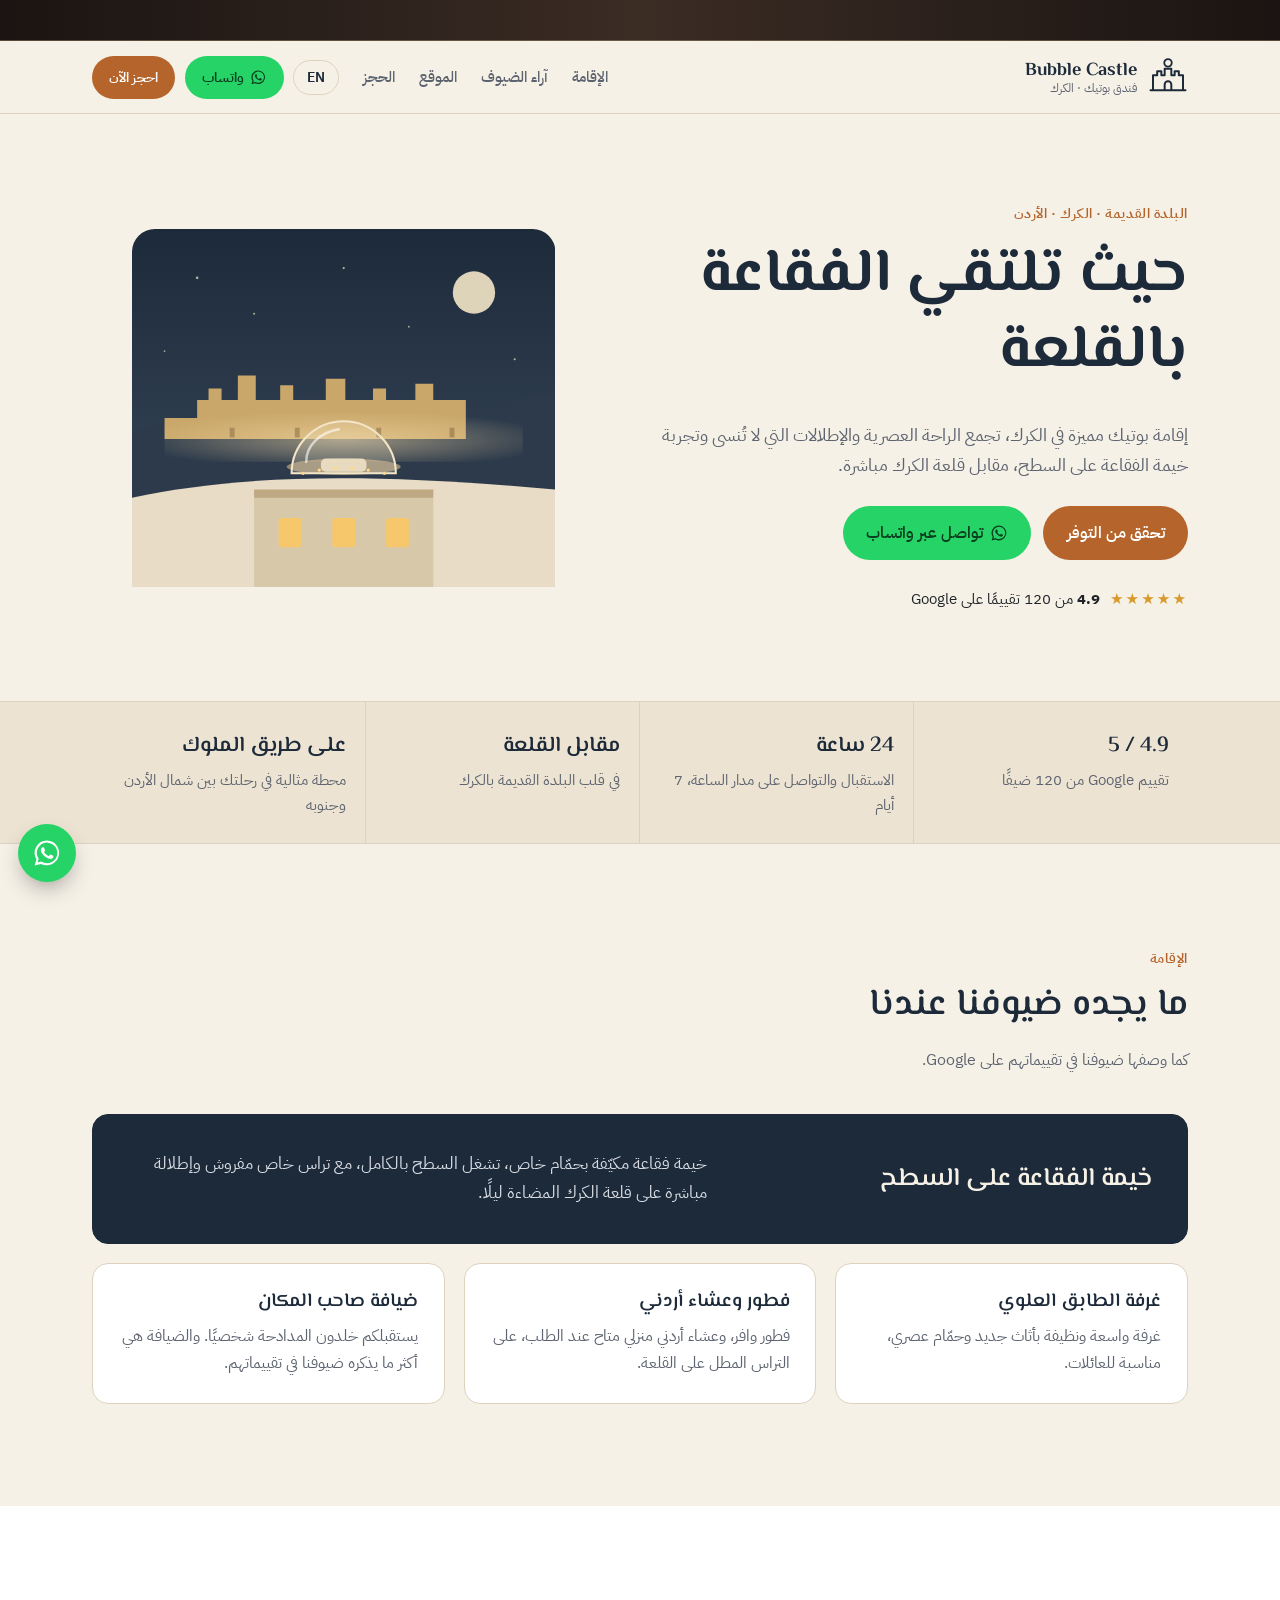
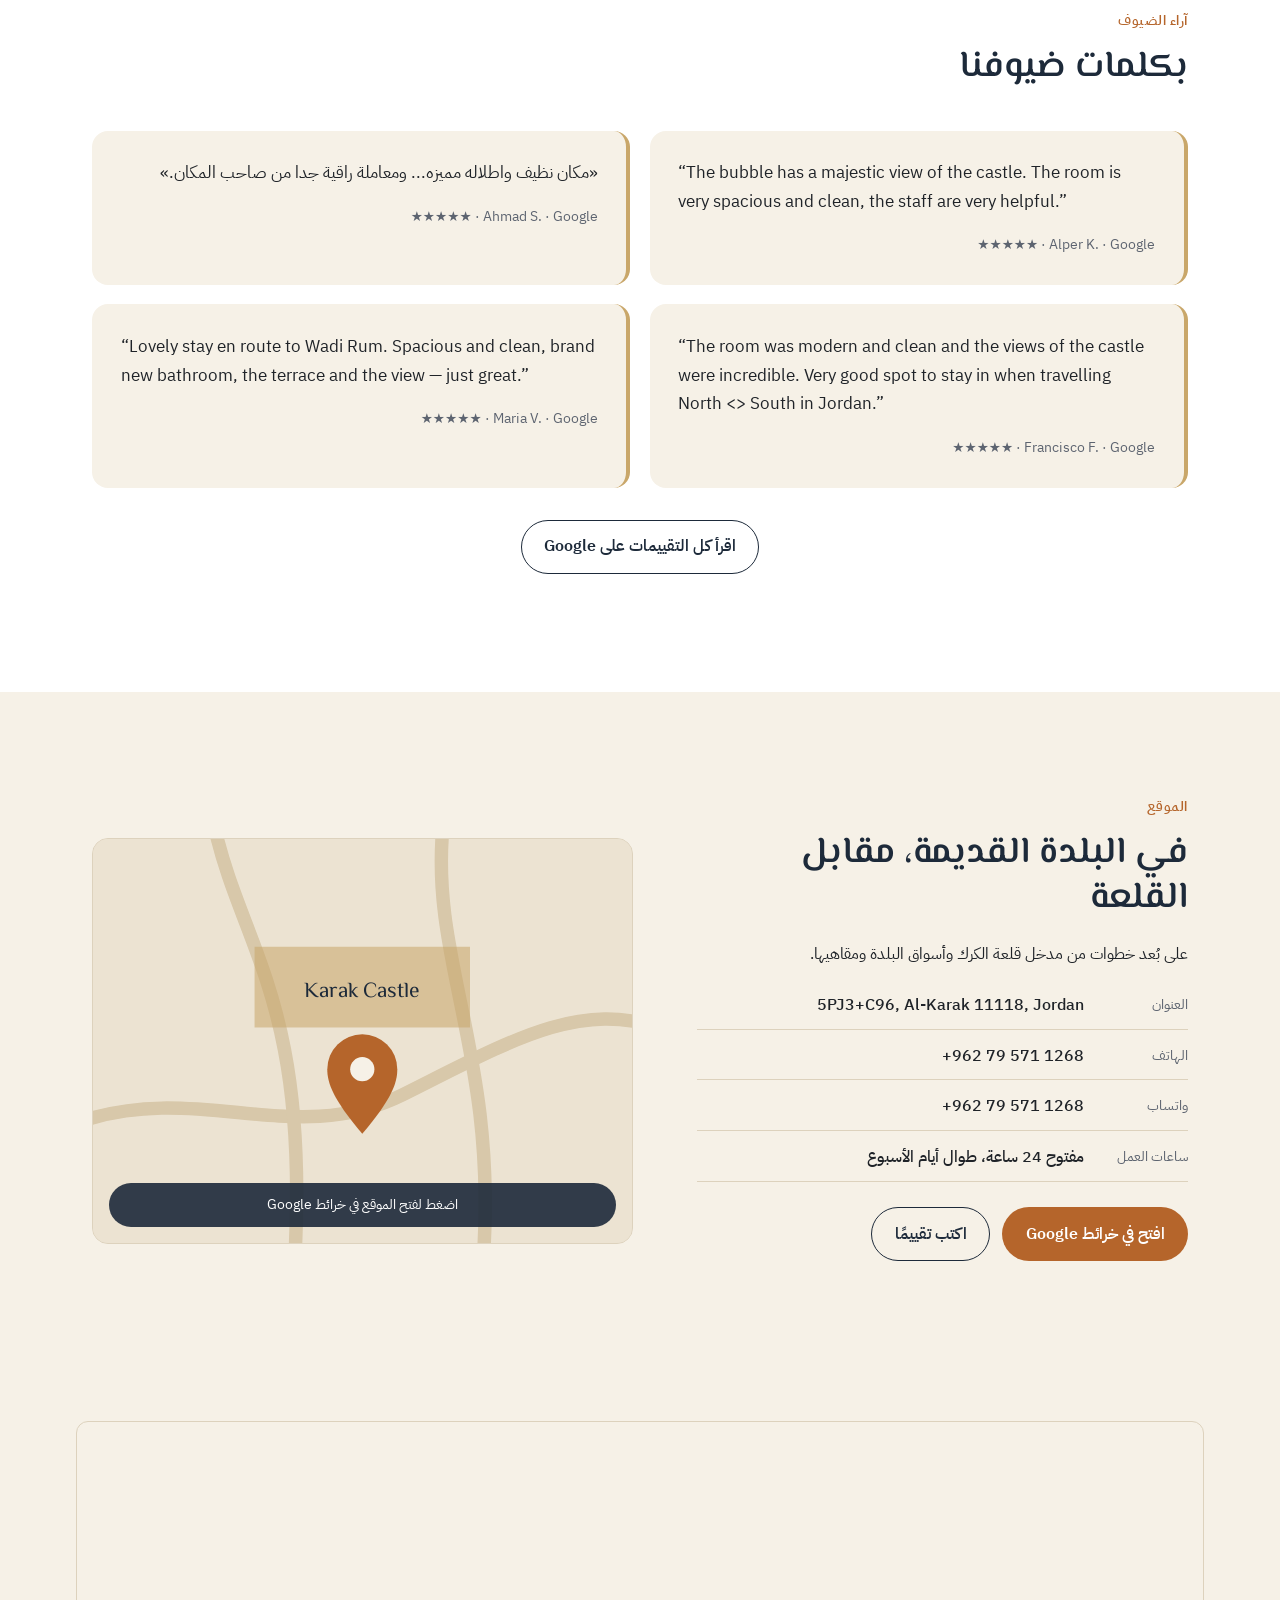
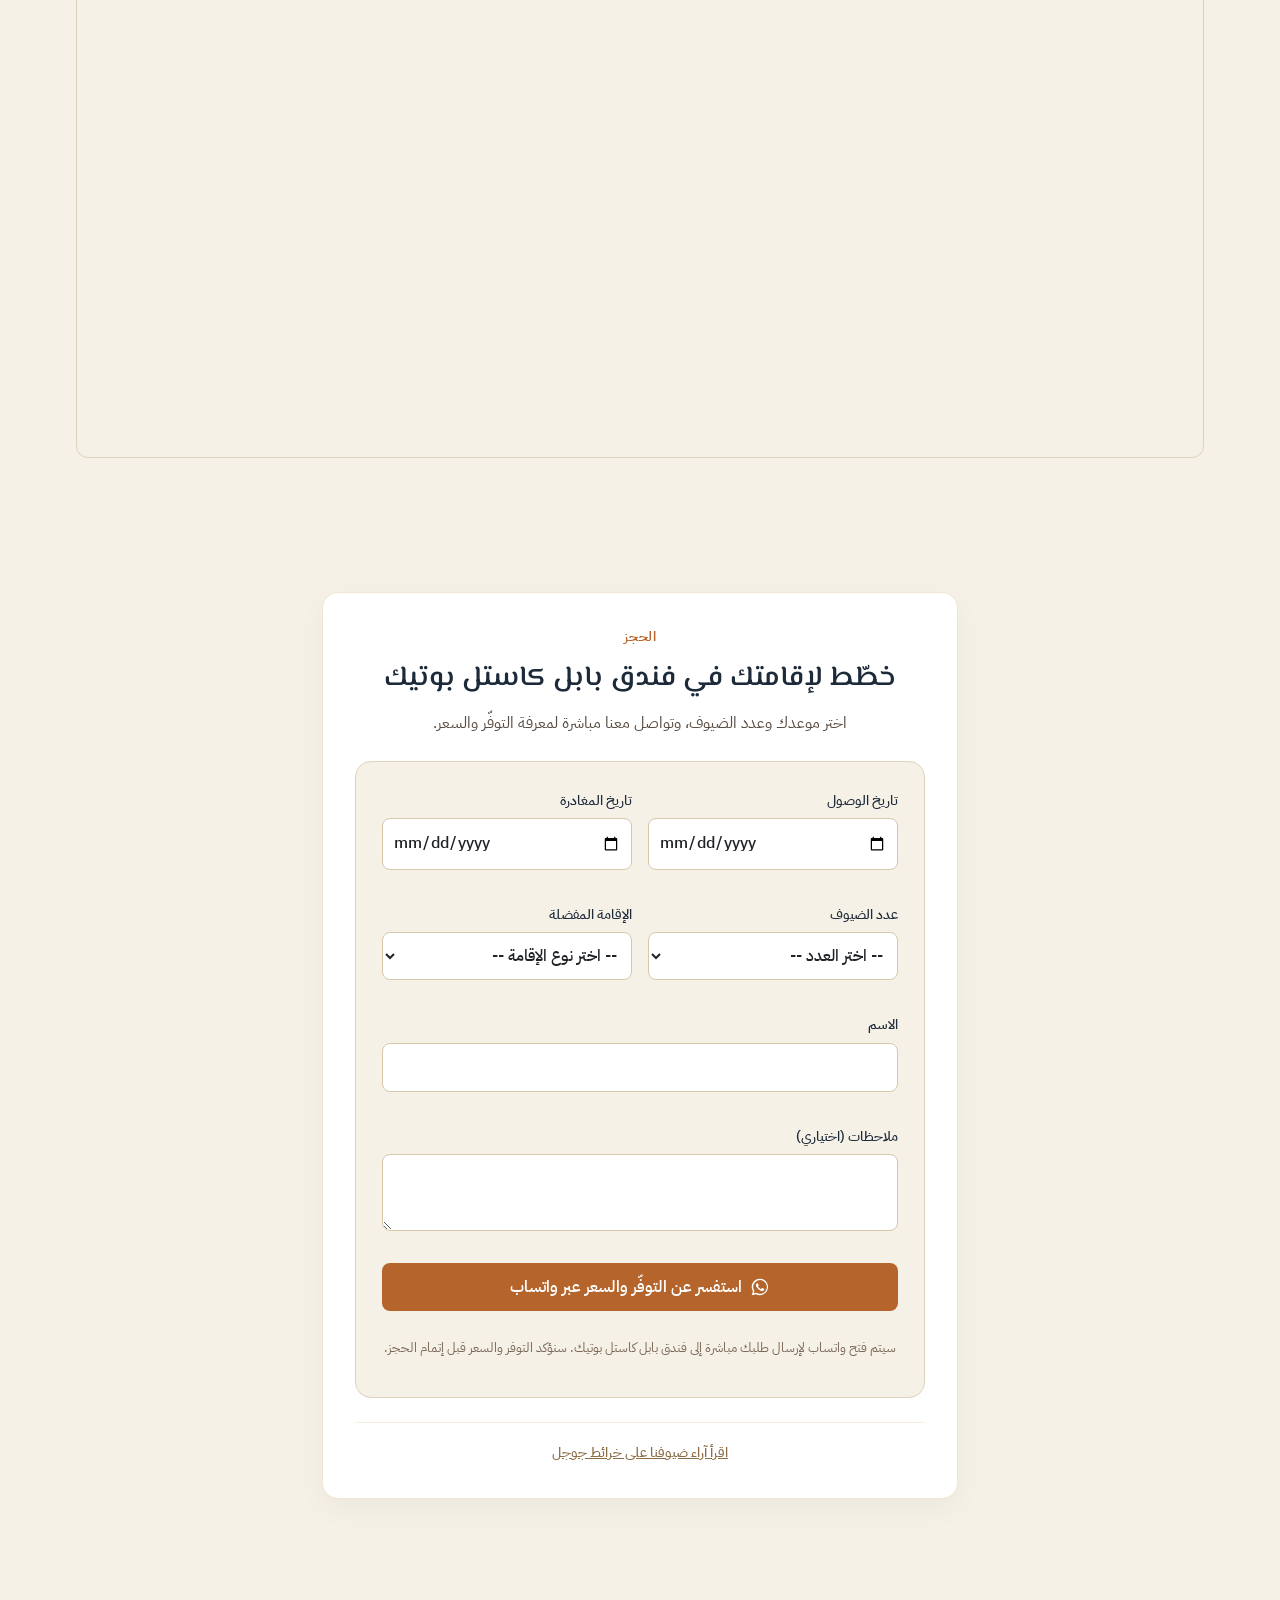
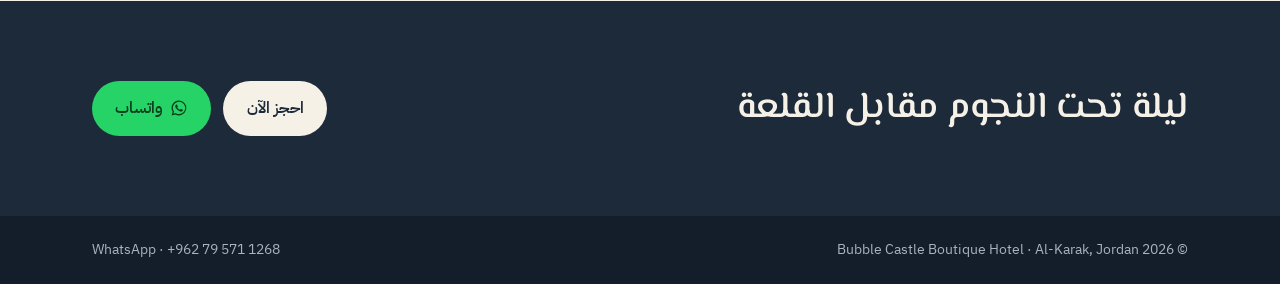
==== commit 6f50344d: "Fix hotel name and update meta descriptions Updated hotel name and descriptions for SEO and clarity." ====
--- a/public/index.html
+++ b/public/index.html
@@ -3,14 +3,14 @@
 <head>
 <meta charset="UTF-8">
 <meta name="viewport" content="width=device-width, initial-scale=1">
-<title>Bubble Castel Boutique Hotel | فندق بابل كاستل بوتيك – الكرك</title>
-<meta name="description" content="فندق بوتيك في البلدة القديمة بالكرك، مقابل قلعة الكرك مباشرة، مع خيمة الفقاعة على السطح وإطلالة على القلعة. تقييم 4.9 من 120 مراجعة على Google.">
+<title>Bubble Castle Boutique Hotel | فندق بابل كاستل البوتيكي – الكرك</title>
+<meta name="description" content="فندق بوتيك في البلدة القديمة بالكرك، مقابل قلعة الكرك مباشرة، مع خيمة الفقاعة على السطح وإطلالة بانورامية. احجز مباشرة عبر واتساب بأفضل سعر.">
 <link rel="canonical" href="https://bubblecastlehotel.com/">
 <link rel="icon" href="favicon.svg" type="image/svg+xml">
 <meta name="theme-color" content="#1d2a3a">
 <meta property="og:type" content="website">
-<meta property="og:title" content="Bubble Castel Boutique Hotel – Al-Karak, Jordan">
-<meta property="og:description" content="Where the Bubble Meets the Castle. A boutique stay in the old town of Al-Karak facing Karak Castle.">
+<meta property="og:title" content="Bubble Castle Boutique Hotel – Al-Karak, Jordan">
+<meta property="og:description" content="Where the Bubble Meets the Castle. A distinctive boutique stay in Al-Karak facing Karak Castle.">
 <meta property="og:url" content="https://bubblecastlehotel.com/">
 <link rel="preconnect" href="https://fonts.googleapis.com">
 <link rel="preconnect" href="https://fonts.gstatic.com" crossorigin>
@@ -20,14 +20,21 @@
 {
   "@context": "https://schema.org",
   "@type": "Hotel",
-  "name": "Bubble Castel Boutique Hotel",
+  "name": "Bubble Castle Boutique Hotel",
+  "alternateName": "فندق بابل كاستل البوتيكي",
   "url": "https://bubblecastlehotel.com/",
   "telephone": "+962795711268",
   "address": {
     "@type": "PostalAddress",
+    "streetAddress": "Al-Karak Highway, Castle Street",
     "addressLocality": "Al-Karak",
-    "postalCode": "11118",
+    "postalCode": "61110",
     "addressCountry": "JO"
+  },
+  "geo": {
+    "@type": "GeoCoordinates",
+    "latitude": 31.181147,
+    "longitude": 35.706047
   },
   "hasMap": "https://maps.google.com/maps?cid=13025833885898159296",
   "openingHoursSpecification": [{
@@ -55,12 +62,10 @@
 
 <body>
   <div class="top-announcement-ticker" style="background: linear-gradient(90deg, #1a1412, #3b2c24, #1a1412); color: #dfc394; padding: 8px 0; font-size: 0.9rem; font-weight: 500; overflow: hidden; white-space: nowrap; border-bottom: 1px solid rgba(223, 195, 148, 0.3); position: relative; z-index: 9999;">
-  <div style="display: inline-block; animation: ticker 25s linear infinite; padding-left: 100%;">
-    ✨ Direct Booking Offer: Book via WhatsApp or website & get a 2 JD discount + complimentary water & hot drinks! 
-    &nbsp;&nbsp;&nbsp;&nbsp;|&nbsp;&nbsp;&nbsp;&nbsp; 
-    🏰 Experience an extraordinary stay in the heart of historic Karak.
+    <div style="display: inline-block; animation: ticker 25s linear infinite; padding-inline-start: 100%;" data-ar="✨ عرض الحجز المباشر: احجز عبر واتساب أو الموقع واحصل على خصم دينارين + مياه معدنية ومشروبات ساخنة مجاناً! &nbsp;&nbsp;|&nbsp;&nbsp; 🏰 استمتع بإقامة استثنائية مقابل قلعة الكرك التاريخية." data-en="✨ Direct Booking Offer: Book via WhatsApp or website & get a 2 JD discount + complimentary mineral water & hot drinks! &nbsp;&nbsp;|&nbsp;&nbsp; 🏰 Experience an extraordinary stay facing historic Karak Castle.">
+      <span data-ar="✨ عرض الحجز المباشر: احجز عبر واتساب أو الموقع واحصل على خصم دينارين + مياه معدنية ومشروبات ساخنة مجاناً! &nbsp;&nbsp;|&nbsp;&nbsp; 🏰 استمتع بإقامة استثنائية مقابل قلعة الكرك التاريخية." data-en="✨ Direct Booking Offer: Book via WhatsApp or website & get a 2 JD discount + complimentary mineral water & hot drinks! &nbsp;&nbsp;|&nbsp;&nbsp; 🏰 Experience an extraordinary stay facing historic Karak Castle.">✨ عرض الحجز المباشر: احجز عبر واتساب أو الموقع واحصل على خصم دينارين + مياه معدنية ومشروبات ساخنة مجاناً! &nbsp;&nbsp;|&nbsp;&nbsp; 🏰 استمتع بإقامة استثنائية مقابل قلعة الكرك التاريخية.</span>
+    </div>
   </div>
-</div>
 
 <style>
 @keyframes ticker {
@@ -76,7 +81,7 @@
 
 <header class="site-header">
   <div class="wrap header-inner">
-    <a href="#top" class="brand" aria-label="Bubble Castel Boutique Hotel">
+    <a href="#top" class="brand" aria-label="Bubble Castle Boutique Hotel">
       <svg class="logo" viewBox="0 0 48 48" fill="none" aria-hidden="true">
         <path d="M6 40V22h5v-5h5v5h4V14h8v8h4v-5h5v5h5v18" stroke="currentColor" stroke-width="2.4" stroke-linejoin="round"/>
         <path d="M20 40v-7a4 4 0 0 1 8 0v7" stroke="currentColor" stroke-width="2.4"/>
@@ -84,7 +89,7 @@
         <path d="M3 40h42" stroke="currentColor" stroke-width="2.4" stroke-linecap="round"/>
       </svg>
       <span class="brand-text">
-        <strong>Bubble Castel</strong>
+        <strong>Bubble Castle</strong>
         <small data-ar="فندق بوتيك · الكرك" data-en="Boutique Hotel · Al-Karak"><span data-ar="فندق بوتيك · الكرك" data-en="Boutique Hotel · Al-Karak">فندق بوتيك · الكرك</span></small>
       </span>
     </a>
@@ -260,7 +265,7 @@
   <!-- الخريطة المتجاوبة بـ 16:9 مع العنوان التقني السليم -->
   <div style="position: relative; width: 100%; max-width: 1160px; margin: 2rem auto; padding: 0 1rem;">
     <div style="position: relative; width: 100%; padding-bottom: 56.25%; height: 0; overflow: hidden; border-radius: 12px; border: 1px solid var(--line);">
-      <iframe src="https://www.google.com/maps/embed?pb=!1m18!1m12!1m3!1d3413.42787914335!2d35.70604722331877!3d31.1811474743711!2m3!1f0!2f0!3f0!3m2!1i1024!2i768!4f13.1!3m3!1m2!1s0x1503774f3357faab%3A0xb4c50ee7c834b4c0!2sBUBBLE%20CASTLE%20Boutique%20Hotel!5e0!3m2!1sar!2sjo!4v1792878571707!5m2!1sar!2sjo" width="100%" height="100%" style="border:0; position: absolute; top: 0; left: 0;" allowfullscreen="" loading="lazy" referrerpolicy="strict-origin-when-cross-origin" title="موقع Bubble Castel Boutique Hotel على خرائط Google"></iframe>
+      <iframe src="https://www.google.com/maps/embed?pb=!1m18!1m12!1m3!1d3413.42787914335!2d35.70604722331877!3d31.1811474743711!2m3!1f0!2f0!3f0!3m2!1i1024!2i768!4f13.1!3m3!1m2!1s0x1503774f3357faab%3A0xb4c50ee7c834b4c0!2sBUBBLE%20CASTLE%20Boutique%20Hotel!5e0!3m2!1sar!2sjo!4v1792878571707!5m2!1sar!2sjo" width="100%" height="100%" style="border:0; position: absolute; top: 0; left: 0;" allowfullscreen="" loading="lazy" referrerpolicy="strict-origin-when-cross-origin" title="موقع Bubble Castle Boutique Hotel على خرائط Google"></iframe>
     </div>
   </div>
 
@@ -270,7 +275,7 @@
       <div class="booking-card" style="background: #fff; border: 1px solid rgba(223, 195, 148, 0.4); border-radius: 16px; padding: 32px; box-shadow: 0 10px 30px rgba(0,0,0,0.04);">
         <header class="booking-header" style="text-align: center; margin-bottom: 24px;">
           <p class="eyebrow" data-ar="الحجز" data-en="Booking"><span data-ar="الحجز" data-en="Booking">الحجز</span></p>
-          <h2 data-ar="خطّط لإقامتك في فندق بابل كاستل بوتيك" data-en="Plan your stay at Bubble Castel Boutique Hotel" style="margin-top: 8px; font-size: 1.75rem; color: #1d2a3a;"><span data-ar="خطّط لإقامتك في فندق بابل كاستل بوتيك" data-en="Plan your stay at Bubble Castel Boutique Hotel">خطّط لإقامتك في فندق بابل كاستل بوتيك</span></h2>
+          <h2 data-ar="خطّط لإقامتك في فندق بابل كاستل بوتيك" data-en="Plan your stay at Bubble Castle Boutique Hotel" style="margin-top: 8px; font-size: 1.75rem; color: #1d2a3a;"><span data-ar="خطّط لإقامتك في فندق بابل كاستل بوتيك" data-en="Plan your stay at Bubble Castle Boutique Hotel">خطّط لإقامتك في فندق بابل كاستل بوتيك</span></h2>
           <p class="muted" data-ar="اختر موعدك وعدد الضيوف، وتواصل معنا مباشرة لمعرفة التوفّر والسعر." data-en="Choose your dates and number of guests, and contact us directly for availability and rates." style="margin-top: 8px; color: #5a4d41;"><span data-ar="اختر موعدك وعدد الضيوف، وتواصل معنا مباشرة لمعرفة التوفّر والسعر." data-en="Choose your dates and number of guests, and contact us directly for availability and rates.">اختر موعدك وعدد الضيوف، وتواصل معنا مباشرة لمعرفة التوفّر والسعر.</span></p>
         </header>
 
@@ -288,7 +293,7 @@
           <div class="booking-form-row" style="display: grid; grid-template-columns: 1fr 1fr; gap: 16px; margin-bottom: 16px;">
             <label class="booking-field" style="display: flex; flex-direction: column; gap: 6px;">
               <span data-ar="عدد الضيوف" data-en="Guests"><span data-ar="عدد الضيوف" data-en="Guests">عدد الضيوف</span></span>
-              <select name="guests" required class="booking-input" style="padding: 10px; border: 1px solid #d8c8aa; border-radius: 8px;">
+              <select name="guests" required aria-label="عدد الضيوف" class="booking-input" style="padding: 10px; border: 1px solid #d8c8aa; border-radius: 8px;">
                 <option value="" disabled selected data-ar="-- اختر العدد --" data-en="-- Select guests --">-- اختر العدد --</option>
                 <option value="1">1</option>
                 <option value="2">2</option>
@@ -300,7 +305,7 @@
             </label>
             <label class="booking-field" style="display: flex; flex-direction: column; gap: 6px;">
               <span data-ar="الإقامة المفضلة" data-en="Preferred stay"><span data-ar="الإقامة المفضلة" data-en="Preferred stay">الإقامة المفضلة</span></span>
-              <select name="room" required class="booking-input" style="padding: 10px; border: 1px solid #d8c8aa; border-radius: 8px;">
+              <select name="room" required aria-label="الإقامة المفضلة" class="booking-input" style="padding: 10px; border: 1px solid #d8c8aa; border-radius: 8px;">
                 <option value="" disabled selected data-ar="-- اختر نوع الإقامة --" data-en="-- Select stay --">-- اختر نوع الإقامة --</option>
                 <option value="Rooftop Bubble" data-ar="خيمة الفقاعة على السطح" data-en="Rooftop Bubble">خيمة الفقاعة على السطح</option>
                 <option value="Upper-floor room" data-ar="غرفة الطابق العلوي" data-en="Upper-floor room">غرفة الطابق العلوي</option>
@@ -349,7 +354,7 @@
 
   <footer class="site-footer">
     <div class="wrap footer-inner">
-      <span>© <span id="year">2026</span> Bubble Castel Boutique Hotel · Al-Karak, Jordan</span>
+      <span>© <span id="year">2026</span> Bubble Castle Boutique Hotel · Al-Karak, Jordan</span>
       <span><a href="tel:+962795711268" dir="ltr">+962 79 571 1268</a> · <a href="https://wa.me/962795711268" target="_blank" rel="noopener">WhatsApp</a></span>
     </div>
   </footer>
--- a/public/styles.css
+++ b/public/styles.css
@@ -141,7 +141,20 @@
 .book-form input,.book-form select,.book-form textarea{font:inherit;font-size:1rem;padding:.7rem .8rem;border:1px solid var(--line);border-radius:10px;background:#fff;color:var(--ink);width:100%}
 .book-form input:focus,.book-form select:focus,.book-form textarea:focus{outline:2px solid var(--accent);outline-offset:1px;border-color:transparent}
 .row2{display:grid;grid-template-columns:1fr 1fr;gap:1rem}
-.form-error{margin:0;color:#a23a1a;font-size:.9rem}
+
+/* Form Validation & Status Messages */
+.form-error {
+  color: #b91c1c;
+  font-size: 0.9rem;
+  margin: 0;
+}
+
+.form-success {
+  color: #1b4332;
+  font-weight: 600;
+  font-size: 0.9rem;
+  margin: 0;
+}
 
 /* Correct image styling selectors to prevent missing image indicators */
 .hero-art img {
